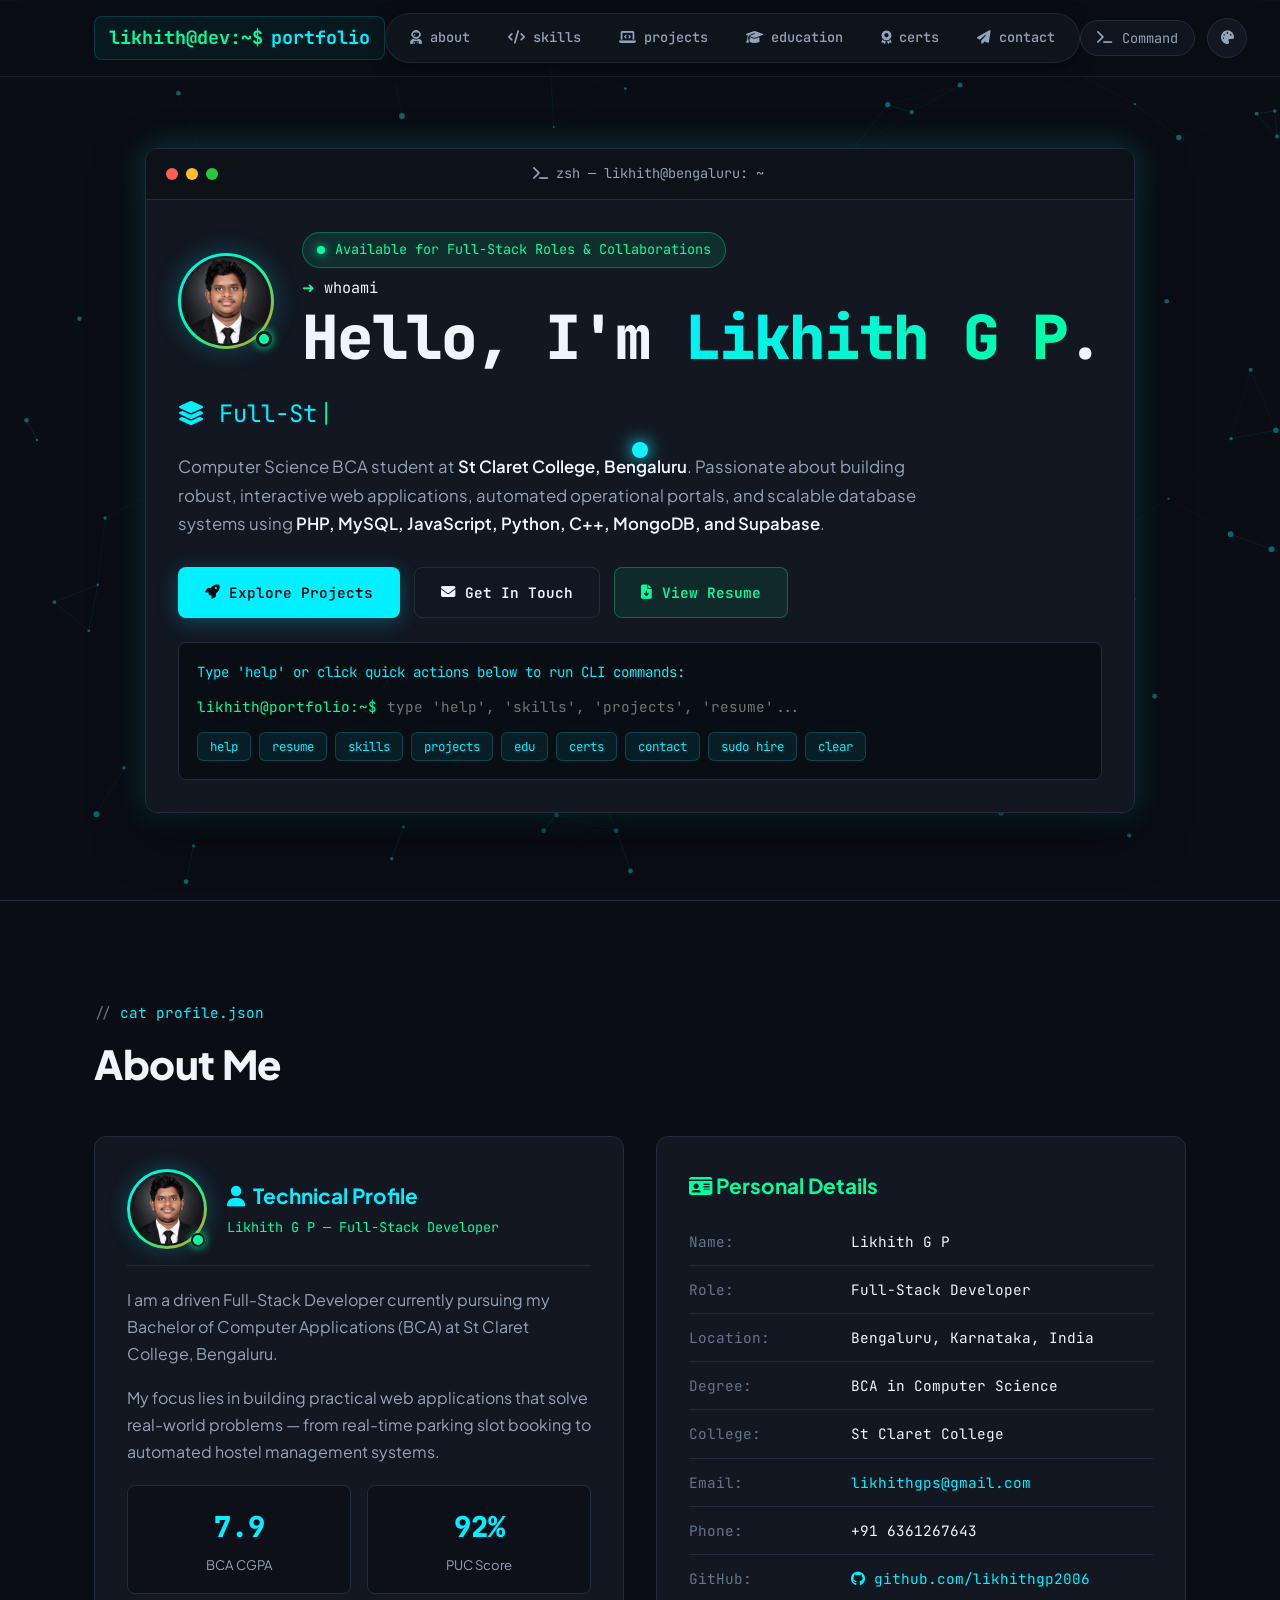
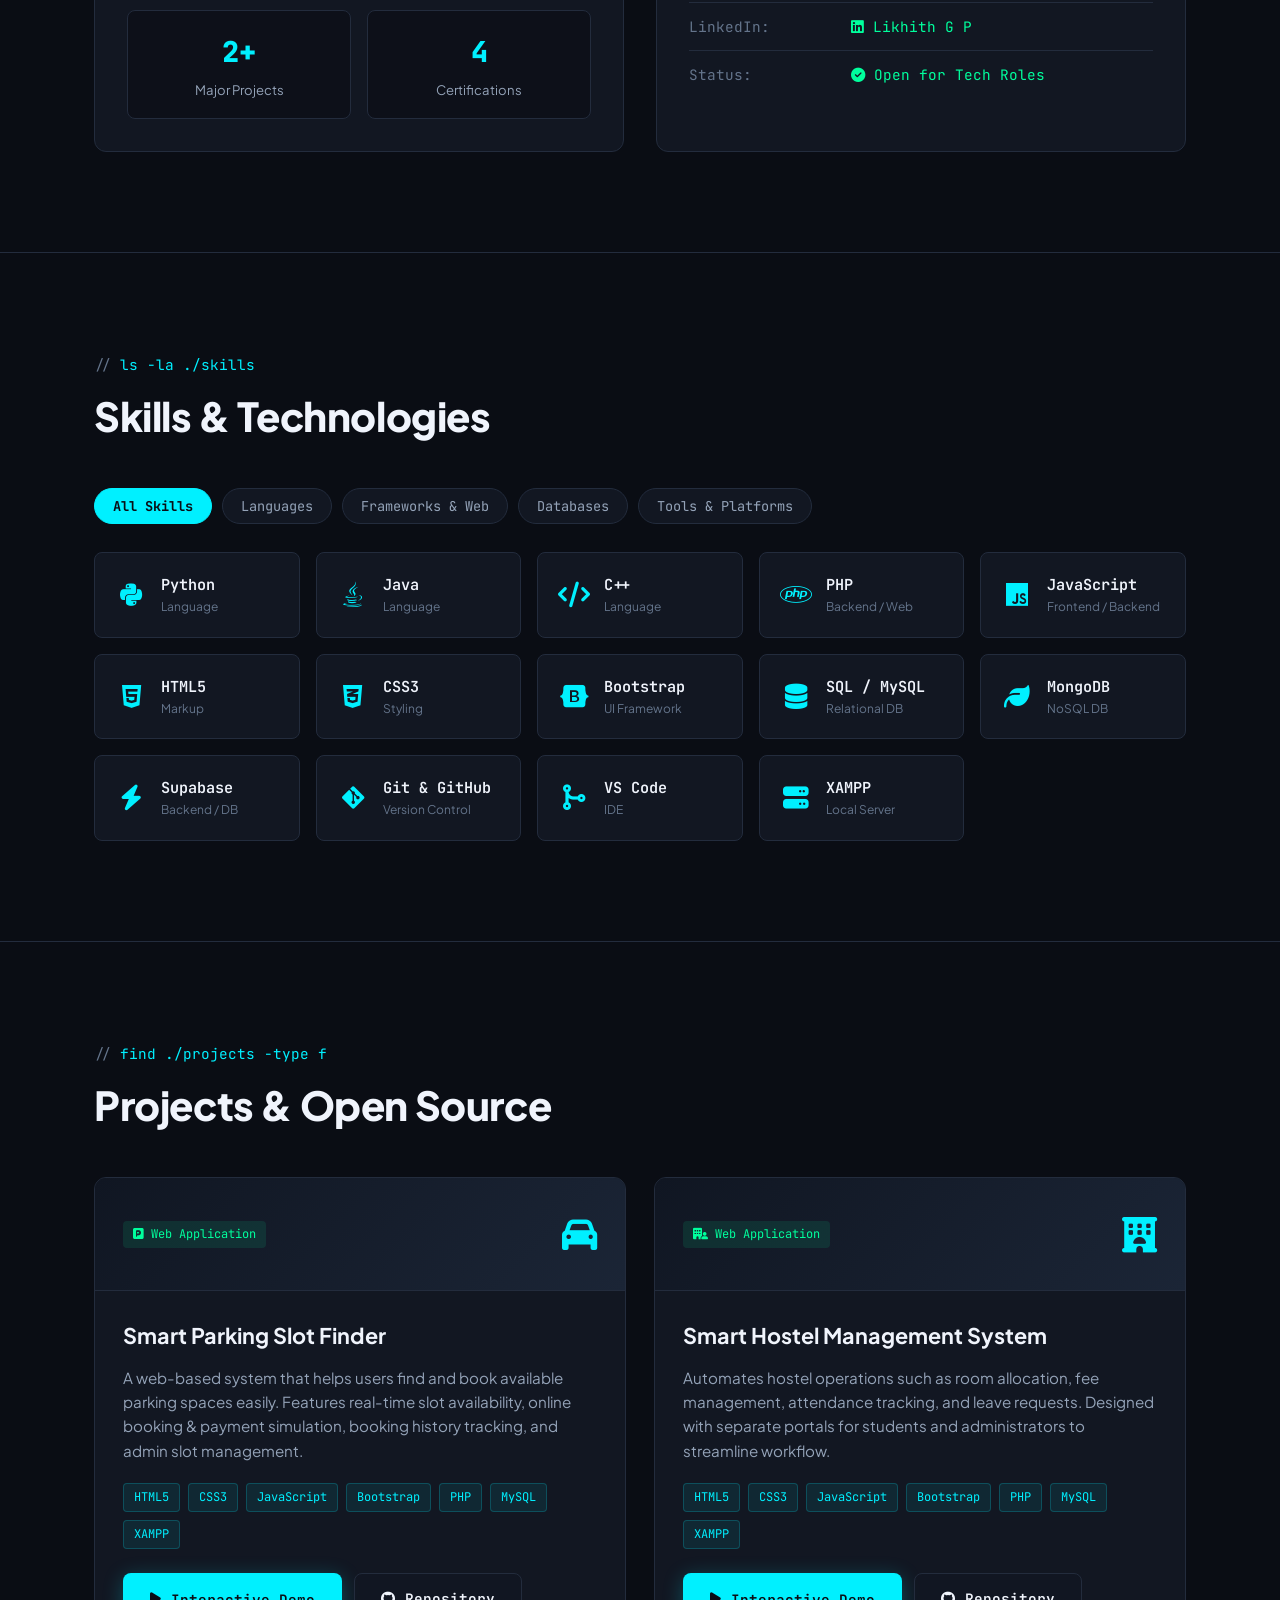
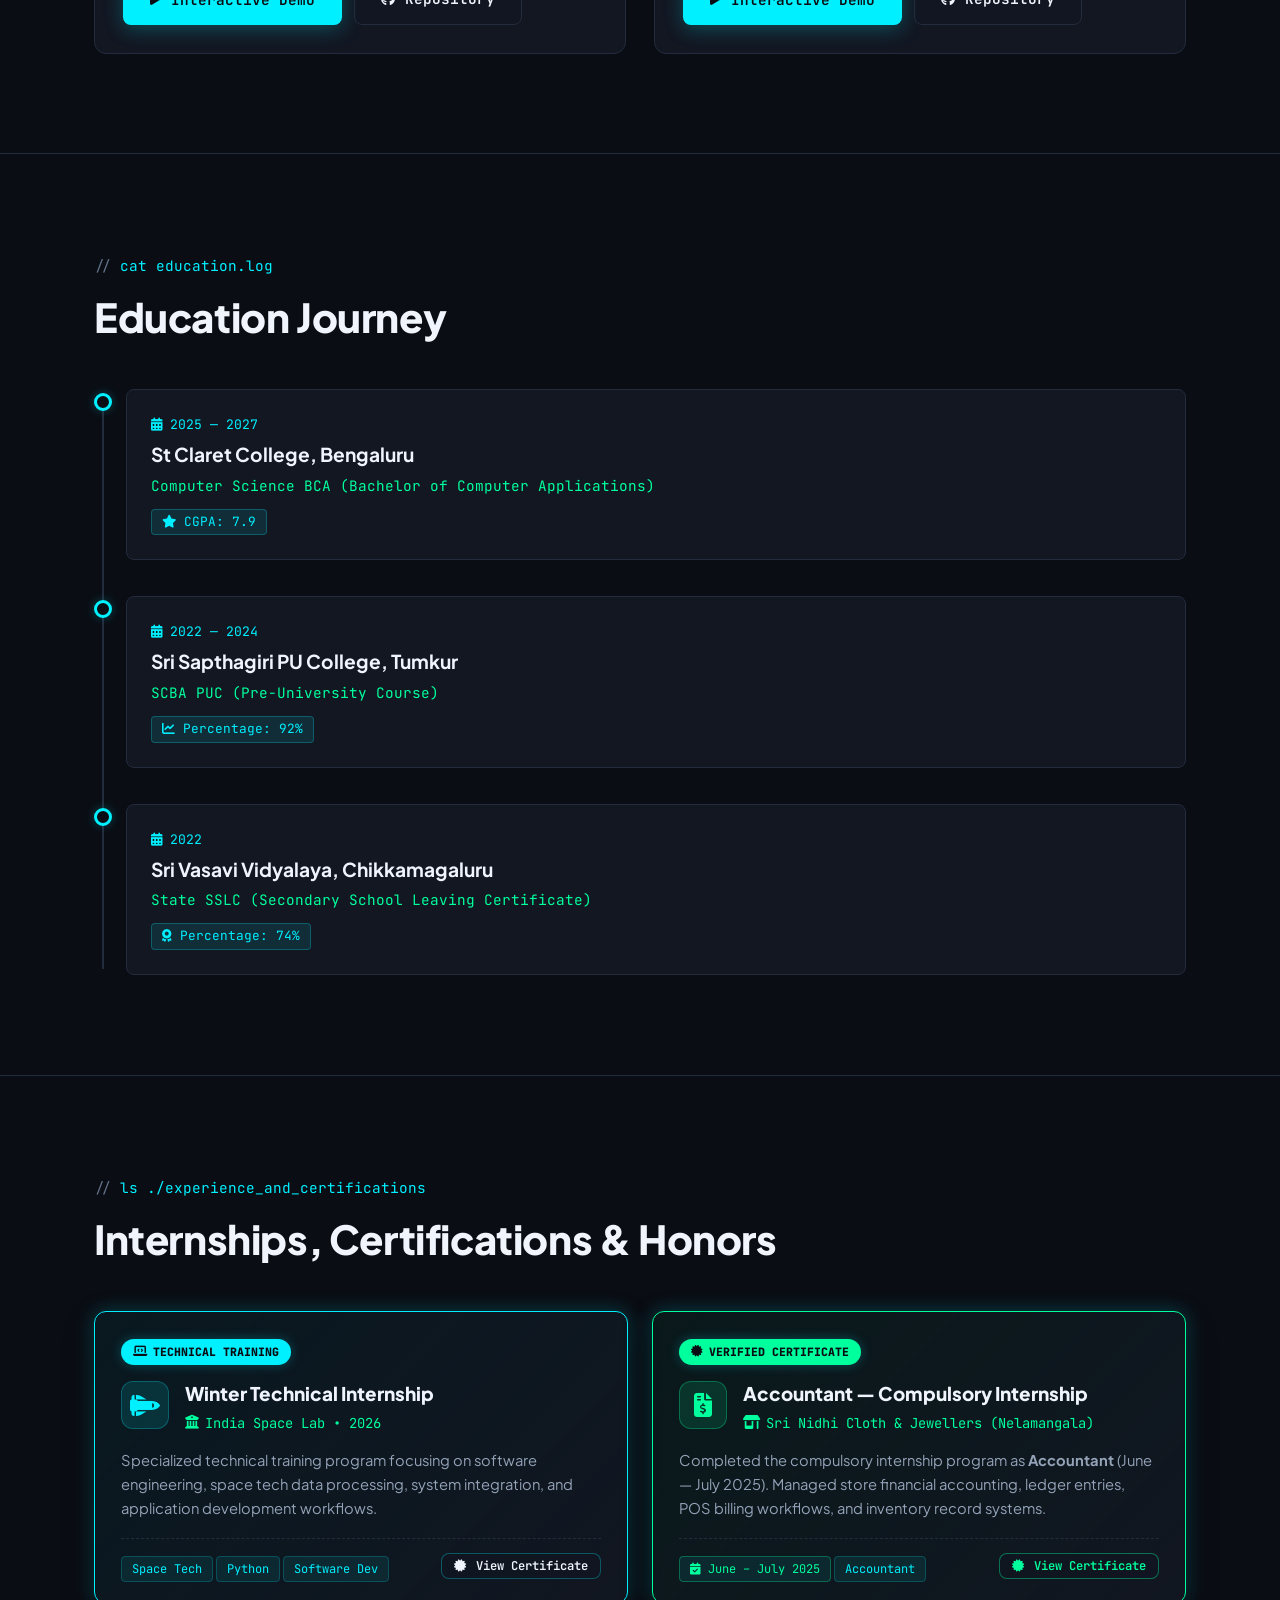
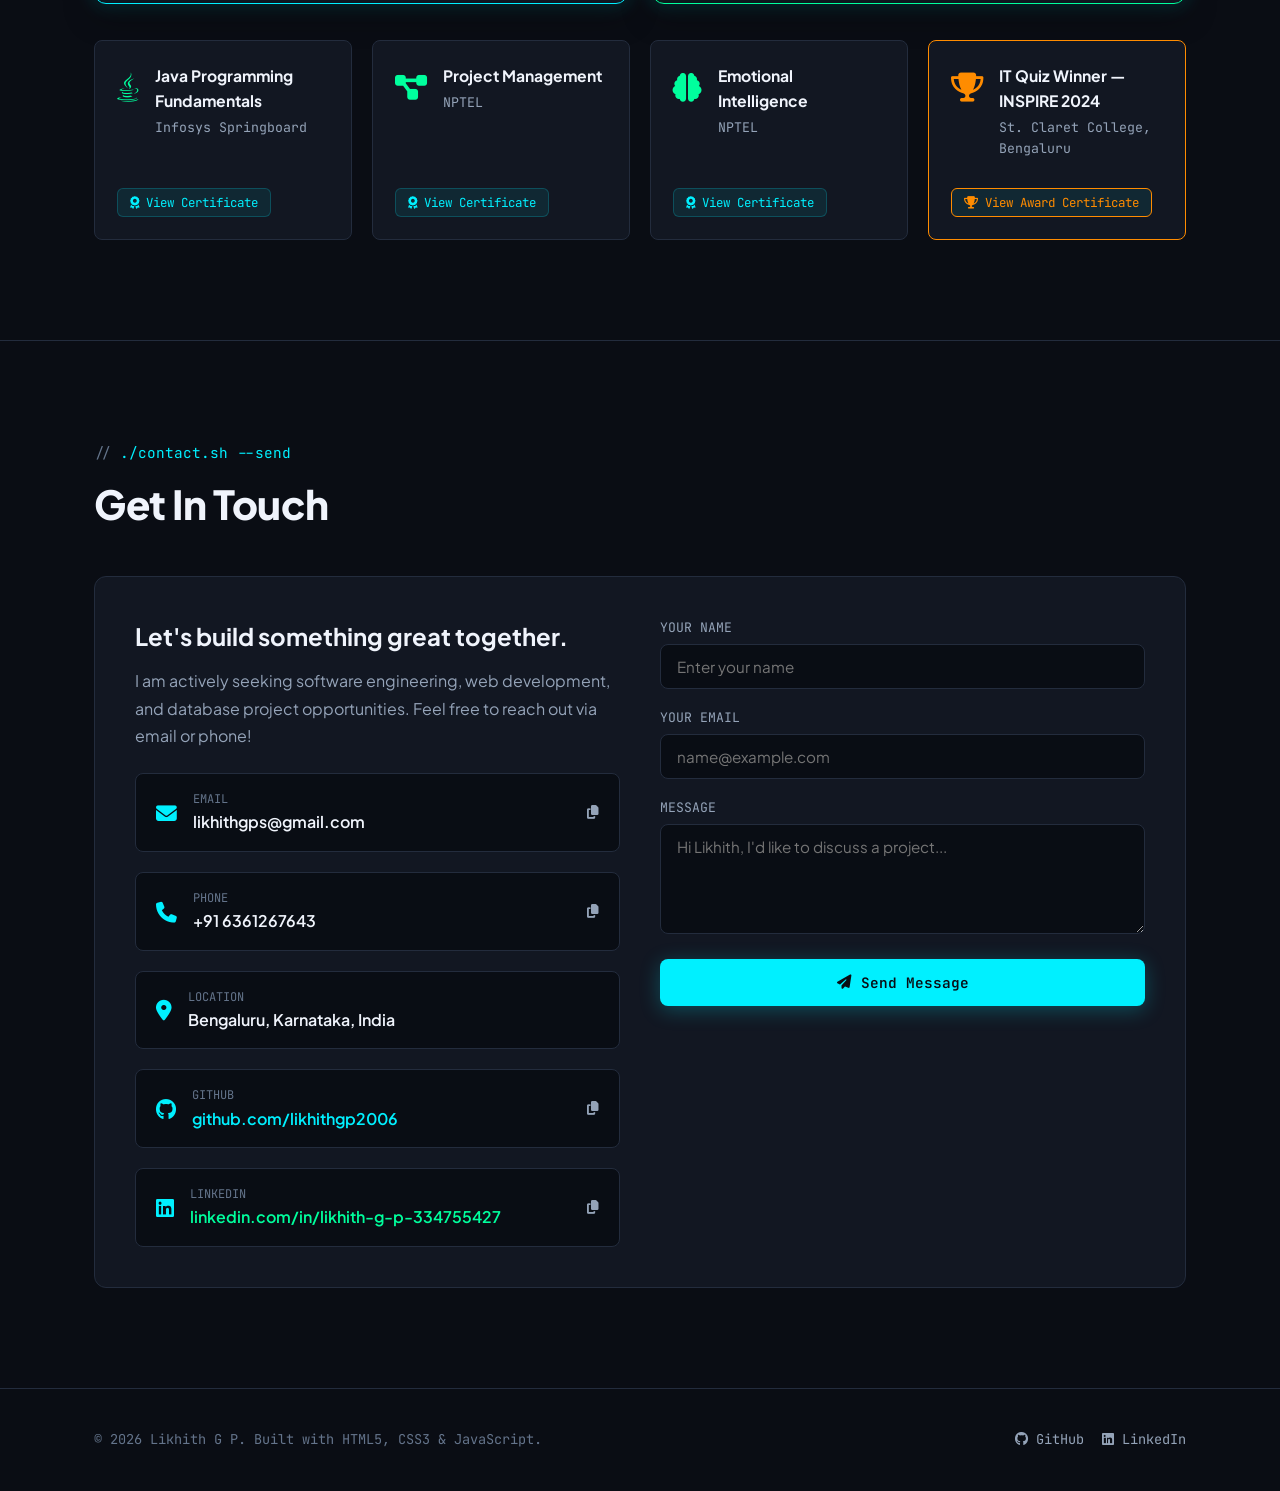
==== index.html @ 52b9550f "Add files via upload" ====
<!DOCTYPE html>
<html lang="en">

<head>
  <meta charset="UTF-8">
  <meta name="viewport" content="width=device-width, initial-scale=1.0">
  <title>Likhith G P — Full-Stack Developer Portfolio</title>
  <meta name="description"
    content="Portfolio of Likhith G P, Full-Stack Developer and Computer Science BCA student at St Claret College, Bengaluru. Featuring interactive projects, parking slot finder, hostel management system, and skills.">

  <!-- Google Fonts -->
  <link rel="preconnect" href="https://fonts.googleapis.com">
  <link rel="preconnect" href="https://fonts.gstatic.com" crossorigin>
  <link
    href="https://fonts.googleapis.com/css2?family=JetBrains+Mono:wght@300;400;500;700;800&family=Plus+Jakarta+Sans:wght@300;400;500;600;700;800&display=swap"
    rel="stylesheet">

  <!-- FontAwesome Icons -->
  <link rel="stylesheet" href="https://cdnjs.cloudflare.com/ajax/libs/font-awesome/6.4.0/css/all.min.css">

  <!-- External Stylesheet -->
  <link rel="stylesheet" href="styles.css">
</head>

<body>

  <!-- Single Glowing Cursor Orb -->
  <div id="cursor-orb"></div>

  <!-- Neat 3D Canvas Background -->
  <canvas id="bg-canvas"></canvas>

  <!-- Scroll Progress Bar -->
  <div class="scroll-progress" id="scrollProgress"></div>

  <!-- NAVIGATION -->
  <nav>
    <div class="container nav-inner">
      <a href="#" class="nav-logo">
        <span class="prompt">likhith@dev:~$</span> portfolio
      </a>

      <ul class="nav-menu">
        <li><a href="#about" class="nav-link"><i class="fa-solid fa-user-astronaut"></i> about</a></li>
        <li><a href="#skills" class="nav-link"><i class="fa-solid fa-code"></i> skills</a></li>
        <li><a href="#projects" class="nav-link"><i class="fa-solid fa-laptop-code"></i> projects</a></li>
        <li><a href="#education" class="nav-link"><i class="fa-solid fa-graduation-cap"></i> education</a></li>
        <li><a href="#certs" class="nav-link"><i class="fa-solid fa-award"></i> certs</a></li>
        <li><a href="#contact" class="nav-link"><i class="fa-solid fa-paper-plane"></i> contact</a></li>
      </ul>

      <div class="nav-actions">
        <button class="cmd-trigger" id="cmdPaletteBtn" title="Search commands">
          <i class="fa-solid fa-terminal"></i>
          <span>Command</span>
        </button>

        <button class="icon-btn" id="themeToggleBtn" title="Toggle Theme">
          <i class="fa-solid fa-palette"></i>
        </button>

        <button class="mobile-menu-btn" id="mobileMenuBtn" aria-label="Toggle Navigation">
          <i class="fa-solid fa-bars"></i>
        </button>
      </div>
    </div>
  </nav>

  <!-- HERO SECTION -->
  <section class="hero-section" id="hero">
    <div class="container">
      <div class="hero-grid">
        <div class="terminal-card tilt-card reveal">
          <div class="term-header">
            <div class="window-dots">
              <div class="dot dot-red"></div>
              <div class="dot dot-yellow"></div>
              <div class="dot dot-green"></div>
            </div>
            <div class="term-title">
              <i class="fa-solid fa-terminal"></i> zsh — likhith@bengaluru: ~
            </div>
            <div style="width: 36px"></div>
          </div>

          <div class="term-body">
            <div class="hero-profile-row">
              <div class="hero-avatar-box">
                <img src="profile.jpg" alt="Likhith G P" class="hero-avatar-img">
                <span class="hero-avatar-status" title="Available for hire"></span>
              </div>
              <div>
                <div class="status-badge" style="margin-bottom: 8px;">
                  <span class="pulse-dot"></span> Available for Full-Stack Roles & Collaborations
                </div>
                <div class="term-intro" style="margin-bottom: 4px;"><span class="cmd-prefix">➜</span> <span
                    style="color:var(--text-main)">whoami</span></div>
                <h1 class="hero-name react-text" style="margin-bottom: 0;">Hello, I'm <span class="highlight">Likhith G
                    P</span>.</h1>
              </div>
            </div>

            <div class="hero-subtitle react-text">
              <i class="fa-solid fa-layer-group"></i> <span id="heroTypewriter">Full-Stack Web & Database
                Developer</span><span class="typewriter-cursor">|</span>
            </div>

            <p class="hero-bio">
              Computer Science BCA student at <strong>St Claret College, Bengaluru</strong>. Passionate about building
              robust, interactive web applications, automated operational portals, and scalable database systems using
              <strong>PHP, MySQL, JavaScript, Python, C++, MongoDB, and Supabase</strong>.
            </p>

            <div class="btn-group">
              <a href="#projects" class="btn btn-primary">
                <i class="fa-solid fa-rocket"></i> Explore Projects
              </a>
              <a href="#contact" class="btn btn-outline">
                <i class="fa-solid fa-envelope"></i> Get In Touch
              </a>
              <a href="Likhith's Resume-hackerresume.pdf" target="_blank" class="btn btn-secondary-glow"
                onclick="openResumeModal(); return false;">
                <i class="fa-solid fa-file-arrow-down"></i> View Resume
              </a>
            </div>

            <!-- INTERACTIVE TERMINAL CLI -->
            <div class="cli-wrapper">
              <div class="cli-output" id="cliOutput">
                <div class="cli-line info">Type 'help' or click quick actions below to run CLI commands:</div>
              </div>

              <div class="cli-input-row">
                <span class="cli-prompt">likhith@portfolio:~$</span>
                <input type="text" class="cli-input" id="cliInput"
                  placeholder="type 'help', 'skills', 'projects', 'resume'..." autocomplete="off">
              </div>

              <div class="quick-chips">
                <button class="chip-btn" onclick="runCliCmd('help')">help</button>
                <button class="chip-btn" onclick="runCliCmd('resume')">resume</button>
                <button class="chip-btn" onclick="runCliCmd('skills')">skills</button>
                <button class="chip-btn" onclick="runCliCmd('projects')">projects</button>
                <button class="chip-btn" onclick="runCliCmd('edu')">edu</button>
                <button class="chip-btn" onclick="runCliCmd('certs')">certs</button>
                <button class="chip-btn" onclick="runCliCmd('contact')">contact</button>
                <button class="chip-btn" onclick="runCliCmd('sudo hire')">sudo hire</button>
                <button class="chip-btn" onclick="runCliCmd('clear')">clear</button>
              </div>
            </div>

          </div>
        </div>
      </div>
    </div>
  </section>

  <!-- ABOUT SECTION WITH PHOTO IN ABOUT CARD -->
  <section id="about">
    <div class="container reveal">
      <div class="section-tag">cat profile.json</div>
      <h2 class="section-title react-text">About Me</h2>

      <div class="about-grid">
        <div class="about-card tilt-card reveal-left">
          <!-- Photo and Header inside About Card -->
          <div class="about-profile-header">
            <div class="profile-img-box">
              <img src="profile.jpg" alt="Likhith G P" class="profile-img">
              <span class="profile-status-dot" title="Available for hire"></span>
            </div>
            <div>
              <h3 class="react-text profile-meta-title">
                <i class="fa-solid fa-user"></i> Technical Profile
              </h3>
              <div class="profile-meta-role">
                Likhith G P — Full-Stack Developer
              </div>
            </div>
          </div>

          <p style="color: var(--text-muted); line-height: 1.7; margin-bottom: 16px;">
            I am a driven Full-Stack Developer currently pursuing my Bachelor of Computer Applications (BCA) at St
            Claret College, Bengaluru.
          </p>
          <p style="color: var(--text-muted); line-height: 1.7;">
            My focus lies in building practical web applications that solve real-world problems — from real-time parking
            slot booking to automated hostel management systems.
          </p>

          <div class="stats-grid" id="statsGrid">
            <div class="stat-box">
              <div class="stat-num" data-target="7.9" data-decimals="1">0.0</div>
              <div class="stat-label">BCA CGPA</div>
            </div>
            <div class="stat-box">
              <div class="stat-num" data-target="92" data-suffix="%">0%</div>
              <div class="stat-label">PUC Score</div>
            </div>
            <div class="stat-box">
              <div class="stat-num" data-target="2" data-suffix="+">0+</div>
              <div class="stat-label">Major Projects</div>
            </div>
            <div class="stat-box">
              <div class="stat-num" data-target="4">0</div>
              <div class="stat-label">Certifications</div>
            </div>
          </div>
        </div>

        <div class="about-card tilt-card reveal-right">
          <h3 class="react-text" style="font-size: 1.3rem; margin-bottom: 16px; color: var(--secondary);">
            <i class="fa-solid fa-id-card"></i> Personal Details
          </h3>

          <table class="info-table">
            <tr>
              <td class="key">Name:</td>
              <td class="val">Likhith G P</td>
            </tr>
            <tr>
              <td class="key">Role:</td>
              <td class="val">Full-Stack Developer</td>
            </tr>
            <tr>
              <td class="key">Location:</td>
              <td class="val">Bengaluru, Karnataka, India</td>
            </tr>
            <tr>
              <td class="key">Degree:</td>
              <td class="val">BCA in Computer Science</td>
            </tr>
            <tr>
              <td class="key">College:</td>
              <td class="val">St Claret College</td>
            </tr>
            <tr>
              <td class="key">Email:</td>
              <td class="val" style="color:var(--primary)">likhithgps@gmail.com</td>
            </tr>
            <tr>
              <td class="key">Phone:</td>
              <td class="val">+91 6361267643</td>
            </tr>
            <tr>
              <td class="key">GitHub:</td>
              <td class="val"><a href="https://github.com/likhithgp2006" target="_blank"
                  style="color:var(--primary); text-decoration:none;"><i class="fa-brands fa-github"></i>
                  github.com/likhithgp2006</a></td>
            </tr>
            <tr>
              <td class="key">LinkedIn:</td>
              <td class="val"><a href="https://www.linkedin.com/in/likhith-g-p-334755427" target="_blank"
                  style="color:var(--secondary); text-decoration:none;"><i class="fa-brands fa-linkedin"></i> Likhith G
                  P</a></td>
            </tr>
            <tr>
              <td class="key">Status:</td>
              <td class="val" style="color:var(--secondary)"><i class="fa-solid fa-circle-check"></i> Open for Tech
                Roles</td>
            </tr>
          </table>
        </div>
      </div>
    </div>
  </section>

  <!-- SKILLS SECTION -->
  <section id="skills">
    <div class="container reveal">
      <div class="section-tag">ls -la ./skills</div>
      <h2 class="section-title react-text">Skills & Technologies</h2>

      <div class="skills-filter">
        <button class="filter-tab active" onclick="filterSkills('all', this)">All Skills</button>
        <button class="filter-tab" onclick="filterSkills('lang', this)">Languages</button>
        <button class="filter-tab" onclick="filterSkills('web', this)">Frameworks & Web</button>
        <button class="filter-tab" onclick="filterSkills('db', this)">Databases</button>
        <button class="filter-tab" onclick="filterSkills('tools', this)">Tools & Platforms</button>
      </div>

      <div class="skills-grid" id="skillsGrid">
        <!-- Languages -->
        <div class="skill-item" data-cat="lang">
          <div class="skill-icon"><i class="fa-brands fa-python"></i></div>
          <div>
            <div class="skill-name">Python</div>
            <div class="skill-cat">Language</div>
          </div>
        </div>

        <div class="skill-item" data-cat="lang">
          <div class="skill-icon"><i class="fa-brands fa-java"></i></div>
          <div>
            <div class="skill-name">Java</div>
            <div class="skill-cat">Language</div>
          </div>
        </div>

        <div class="skill-item" data-cat="lang">
          <div class="skill-icon"><i class="fa-solid fa-code"></i></div>
          <div>
            <div class="skill-name">C++</div>
            <div class="skill-cat">Language</div>
          </div>
        </div>

        <div class="skill-item" data-cat="lang">
          <div class="skill-icon"><i class="fa-brands fa-php"></i></div>
          <div>
            <div class="skill-name">PHP</div>
            <div class="skill-cat">Backend / Web</div>
          </div>
        </div>

        <!-- Web / JS -->
        <div class="skill-item" data-cat="web">
          <div class="skill-icon"><i class="fa-brands fa-js"></i></div>
          <div>
            <div class="skill-name">JavaScript</div>
            <div class="skill-cat">Frontend / Backend</div>
          </div>
        </div>

        <div class="skill-item" data-cat="web">
          <div class="skill-icon"><i class="fa-brands fa-html5"></i></div>
          <div>
            <div class="skill-name">HTML5</div>
            <div class="skill-cat">Markup</div>
          </div>
        </div>

        <div class="skill-item" data-cat="web">
          <div class="skill-icon"><i class="fa-brands fa-css3-alt"></i></div>
          <div>
            <div class="skill-name">CSS3</div>
            <div class="skill-cat">Styling</div>
          </div>
        </div>

        <div class="skill-item" data-cat="web">
          <div class="skill-icon"><i class="fa-brands fa-bootstrap"></i></div>
          <div>
            <div class="skill-name">Bootstrap</div>
            <div class="skill-cat">UI Framework</div>
          </div>
        </div>

        <!-- Databases -->
        <div class="skill-item" data-cat="db">
          <div class="skill-icon"><i class="fa-solid fa-database"></i></div>
          <div>
            <div class="skill-name">SQL / MySQL</div>
            <div class="skill-cat">Relational DB</div>
          </div>
        </div>

        <div class="skill-item" data-cat="db">
          <div class="skill-icon"><i class="fa-solid fa-leaf"></i></div>
          <div>
            <div class="skill-name">MongoDB</div>
            <div class="skill-cat">NoSQL DB</div>
          </div>
        </div>

        <div class="skill-item" data-cat="db">
          <div class="skill-icon"><i class="fa-solid fa-bolt"></i></div>
          <div>
            <div class="skill-name">Supabase</div>
            <div class="skill-cat">Backend / DB</div>
          </div>
        </div>

        <!-- Tools -->
        <div class="skill-item" data-cat="tools">
          <div class="skill-icon"><i class="fa-brands fa-git-alt"></i></div>
          <div>
            <div class="skill-name">Git & GitHub</div>
            <div class="skill-cat">Version Control</div>
          </div>
        </div>

        <div class="skill-item" data-cat="tools">
          <div class="skill-icon"><i class="fa-solid fa-code-merge"></i></div>
          <div>
            <div class="skill-name">VS Code</div>
            <div class="skill-cat">IDE</div>
          </div>
        </div>

        <div class="skill-item" data-cat="tools">
          <div class="skill-icon"><i class="fa-solid fa-server"></i></div>
          <div>
            <div class="skill-name">XAMPP</div>
            <div class="skill-cat">Local Server</div>
          </div>
        </div>
      </div>
    </div>
  </section>

  <!-- PROJECTS SECTION -->
  <section id="projects">
    <div class="container reveal">
      <div class="section-tag">find ./projects -type f</div>
      <h2 class="section-title react-text">Projects & Open Source</h2>

      <div class="projects-grid">
        <!-- Project 1: Smart Parking Slot Finder -->
        <div class="project-card tilt-card reveal-left">
          <div class="project-banner">
            <span class="project-type"><i class="fa-solid fa-square-parking"></i> Web Application</span>
            <div class="project-icon-large"><i class="fa-solid fa-car"></i></div>
          </div>

          <div class="project-content">
            <h3 class="project-title react-text">Smart Parking Slot Finder</h3>
            <p class="project-desc">
              A web-based system that helps users find and book available parking spaces easily. Features real-time slot
              availability, online booking & payment simulation, booking history tracking, and admin slot management.
            </p>

            <div class="tech-tags">
              <span class="tag">HTML5</span>
              <span class="tag">CSS3</span>
              <span class="tag">JavaScript</span>
              <span class="tag">Bootstrap</span>
              <span class="tag">PHP</span>
              <span class="tag">MySQL</span>
              <span class="tag">XAMPP</span>
            </div>

            <div class="project-actions">
              <button class="btn btn-primary" onclick="openSimulatorModal('parking')">
                <i class="fa-solid fa-play"></i> Interactive Demo
              </button>
              <a href="https://github.com/likhithgp2006/Smart-Parking-System-" target="_blank" rel="noopener"
                class="btn btn-outline">
                <i class="fa-brands fa-github"></i> Repository
              </a>
            </div>
          </div>
        </div>

        <!-- Project 2: Smart Hostel Management System -->
        <div class="project-card tilt-card reveal-right">
          <div class="project-banner">
            <span class="project-type"><i class="fa-solid fa-building-user"></i> Web Application</span>
            <div class="project-icon-large"><i class="fa-solid fa-hotel"></i></div>
          </div>

          <div class="project-content">
            <h3 class="project-title react-text">Smart Hostel Management System</h3>
            <p class="project-desc">
              Automates hostel operations such as room allocation, fee management, attendance tracking, and leave
              requests. Designed with separate portals for students and administrators to streamline workflow.
            </p>

            <div class="tech-tags">
              <span class="tag">HTML5</span>
              <span class="tag">CSS3</span>
              <span class="tag">JavaScript</span>
              <span class="tag">Bootstrap</span>
              <span class="tag">PHP</span>
              <span class="tag">MySQL</span>
              <span class="tag">XAMPP</span>
            </div>

            <div class="project-actions">
              <button class="btn btn-primary" onclick="openSimulatorModal('hostel')">
                <i class="fa-solid fa-play"></i> Interactive Demo
              </button>
              <a href="https://github.com/likhithgp2006/Hostel-Management-System-Frontend" target="_blank"
                rel="noopener" class="btn btn-outline">
                <i class="fa-brands fa-github"></i> Repository
              </a>
            </div>
          </div>
        </div>
      </div>
    </div>
  </section>

  <!-- EDUCATION SECTION -->
  <section id="education">
    <div class="container reveal">
      <div class="section-tag">cat education.log</div>
      <h2 class="section-title react-text">Education Journey</h2>

      <div class="timeline">
        <!-- St Claret College -->
        <div class="timeline-item reveal-left">
          <div class="timeline-dot"></div>
          <div class="timeline-card">
            <div class="timeline-year"><i class="fa-solid fa-calendar-days"></i> 2025 — 2027</div>
            <div class="timeline-inst react-text">St Claret College, Bengaluru</div>
            <div class="timeline-degree">Computer Science BCA (Bachelor of Computer Applications)</div>
            <div class="timeline-score"><i class="fa-solid fa-star"></i> CGPA: 7.9</div>
          </div>
        </div>

        <!-- Sri Sapthagiri PU College -->
        <div class="timeline-item reveal-right">
          <div class="timeline-dot"></div>
          <div class="timeline-card">
            <div class="timeline-year"><i class="fa-solid fa-calendar-days"></i> 2022 — 2024</div>
            <div class="timeline-inst react-text">Sri Sapthagiri PU College, Tumkur</div>
            <div class="timeline-degree">SCBA PUC (Pre-University Course)</div>
            <div class="timeline-score"><i class="fa-solid fa-chart-line"></i> Percentage: 92%</div>
          </div>
        </div>

        <!-- Sri Vasavi Vidyalaya -->
        <div class="timeline-item reveal-left">
          <div class="timeline-dot"></div>
          <div class="timeline-card">
            <div class="timeline-year"><i class="fa-solid fa-calendar-days"></i> 2022</div>
            <div class="timeline-inst react-text">Sri Vasavi Vidyalaya, Chikkamagaluru</div>
            <div class="timeline-degree">State SSLC (Secondary School Leaving Certificate)</div>
            <div class="timeline-score"><i class="fa-solid fa-award"></i> Percentage: 74%</div>
          </div>
        </div>
      </div>
    </div>
  </section>

  <!-- INTERNSHIPS, CERTIFICATIONS & AWARDS -->
  <section id="certs">
    <div class="container reveal">
      <div class="section-tag">ls ./experience_and_certifications</div>
      <h2 class="section-title react-text">Internships, Certifications & Honors</h2>

      <!-- PERFECT EQUAL HEIGHT 2-COLUMN INTERNSHIPS GRID WITH CERTIFICATE BUTTONS -->
      <div class="internships-grid">
        <!-- Internship 1: India Space Lab -->
        <div class="internship-featured-card reveal">
          <div>
            <div class="internship-badge-tag">
              <i class="fa-solid fa-laptop-code"></i> Technical Training
            </div>

            <div class="internship-head">
              <div class="internship-icon">
                <i class="fa-solid fa-shuttle-space"></i>
              </div>
              <div>
                <h3 class="internship-title react-text">Winter Technical Internship</h3>
                <div class="internship-company">
                  <i class="fa-solid fa-building-columns"></i> India Space Lab • 2026
                </div>
              </div>
            </div>

            <p class="internship-desc">
              Specialized technical training program focusing on software engineering, space tech data processing,
              system integration, and application development workflows.
            </p>
          </div>

          <div class="internship-meta-row" style="justify-content: space-between;">
            <div>
              <span class="tag">Space Tech</span>
              <span class="tag">Python</span>
              <span class="tag">Software Dev</span>
            </div>
            <button class="btn btn-outline"
              style="padding: 4px 12px; font-size: 0.76rem; border-color: rgba(0, 240, 255, 0.3);"
              onclick="viewCertificateModal('Winter Technical Internship', 'India Space Lab (2026)', 'Space Tech, Python & Software Engineering Technical Training Program')">
              <i class="fa-solid fa-certificate"></i> View Certificate
            </button>
          </div>
        </div>

        <!-- Internship 2: Sri Nidhi Cloth and Jewellers (Nelamangala) - EXACT CERTIFICATE DETAILS -->
        <div class="internship-featured-card reveal"
          style="border-color: var(--secondary); background: linear-gradient(135deg, rgba(0, 255, 157, 0.05), rgba(18, 23, 34, 0.95));">
          <div>
            <div class="internship-badge-tag" style="background: var(--secondary); color: var(--bg-dark);">
              <i class="fa-solid fa-certificate"></i> Verified Certificate
            </div>

            <div class="internship-head">
              <div class="internship-icon"
                style="color: var(--secondary); background: rgba(0, 255, 157, 0.12); border-color: rgba(0, 255, 157, 0.3);">
                <i class="fa-solid fa-file-invoice-dollar"></i>
              </div>
              <div>
                <h3 class="internship-title react-text">Accountant — Compulsory Internship</h3>
                <div class="internship-company">
                  <i class="fa-solid fa-shop"></i> Sri Nidhi Cloth & Jewellers (Nelamangala)
                </div>
              </div>
            </div>

            <p class="internship-desc">
              Completed the compulsory internship program as <strong>Accountant</strong> (June — July 2025). Managed
              store financial accounting, ledger entries, POS billing workflows, and inventory record systems.
            </p>
          </div>

          <div class="internship-meta-row" style="justify-content: space-between;">
            <div>
              <span class="tag" style="border-color: rgba(0, 255, 157, 0.3); color: var(--secondary);"><i
                  class="fa-solid fa-calendar-check"></i> June – July 2025</span>
              <span class="tag">Accountant</span>
            </div>
            <button class="btn btn-outline"
              style="padding: 4px 12px; font-size: 0.76rem; border-color: rgba(0, 255, 157, 0.4); color: var(--secondary);"
              onclick="viewCertificateModal('Accountant — Compulsory Internship', 'Sri Nidhi Cloth and Jewellers (Nelamangala)', 'Compulsory Internship Program Certificate as Accountant (June to July 2025)')">
              <i class="fa-solid fa-certificate"></i> View Certificate
            </button>
          </div>
        </div>
      </div>

      <!-- Certifications & Honors Grid With Certificate Verification Buttons -->
      <div class="certs-grid">
        <div class="cert-card reveal" style="flex-direction: column; justify-content: space-between;">
          <div style="display: flex; gap: 16px;">
            <div class="cert-icon"><i class="fa-brands fa-java"></i></div>
            <div>
              <div class="cert-title react-text">Java Programming Fundamentals</div>
              <div class="cert-org">Infosys Springboard</div>
            </div>
          </div>
          <button class="chip-btn" style="margin-top: 12px; align-self: flex-start;"
            onclick="viewCertificateModal('Java Programming Fundamentals', 'Infosys Springboard', 'Object-Oriented Programming & Core Java Certificate')">
            <i class="fa-solid fa-award"></i> View Certificate
          </button>
        </div>

        <div class="cert-card reveal" style="flex-direction: column; justify-content: space-between;">
          <div style="display: flex; gap: 16px;">
            <div class="cert-icon"><i class="fa-solid fa-diagram-project"></i></div>
            <div>
              <div class="cert-title react-text">Project Management</div>
              <div class="cert-org">NPTEL</div>
            </div>
          </div>
          <button class="chip-btn" style="margin-top: 12px; align-self: flex-start;"
            onclick="viewCertificateModal('Project Management', 'NPTEL', 'Project Planning, Agile & Risk Management Certificate')">
            <i class="fa-solid fa-award"></i> View Certificate
          </button>
        </div>

        <div class="cert-card reveal" style="flex-direction: column; justify-content: space-between;">
          <div style="display: flex; gap: 16px;">
            <div class="cert-icon"><i class="fa-solid fa-brain"></i></div>
            <div>
              <div class="cert-title react-text">Emotional Intelligence</div>
              <div class="cert-org">NPTEL</div>
            </div>
          </div>
          <button class="chip-btn" style="margin-top: 12px; align-self: flex-start;"
            onclick="viewCertificateModal('Emotional Intelligence', 'NPTEL', 'Leadership & Behavioral Competency Certificate')">
            <i class="fa-solid fa-award"></i> View Certificate
          </button>
        </div>

        <div class="cert-card reveal"
          style="border-color: var(--accent); flex-direction: column; justify-content: space-between;">
          <div style="display: flex; gap: 16px;">
            <div class="cert-icon" style="color: var(--accent);"><i class="fa-solid fa-trophy"></i></div>
            <div>
              <div class="cert-title react-text">IT Quiz Winner — INSPIRE 2024</div>
              <div class="cert-org">St. Claret College, Bengaluru</div>
            </div>
          </div>
          <button class="chip-btn"
            style="margin-top: 12px; align-self: flex-start; border-color: var(--accent); color: var(--accent);"
            onclick="viewCertificateModal('IT Quiz Winner — INSPIRE 2024', 'St. Claret College, Bengaluru', 'First Place Honor Certificate in Technical IT Quiz Competition')">
            <i class="fa-solid fa-trophy"></i> View Award Certificate
          </button>
        </div>
      </div>
    </div>
  </section>

  <!-- CONTACT SECTION -->
  <section id="contact">
    <div class="container reveal">
      <div class="section-tag">./contact.sh --send</div>
      <h2 class="section-title react-text">Get In Touch</h2>

      <div class="contact-box">
        <div class="reveal-left">
          <h3 class="react-text" style="font-size: 1.5rem; margin-bottom: 12px; color: var(--text-main);">
            Let's build something great together.
          </h3>
          <p style="color: var(--text-muted); line-height: 1.7; margin-bottom: 24px;">
            I am actively seeking software engineering, web development, and database project opportunities. Feel free
            to reach out via email or phone!
          </p>

          <div class="contact-info-list">
            <div class="contact-item">
              <div class="contact-icon"><i class="fa-solid fa-envelope"></i></div>
              <div>
                <div style="font-size: 0.75rem; color: var(--text-dim); font-family: var(--font-mono)">EMAIL</div>
                <div style="color: var(--text-main); font-weight: 600;">likhithgps@gmail.com</div>
              </div>
              <button class="copy-btn" onclick="copyToClipboard('likhithgps@gmail.com', 'Email copied to clipboard!')">
                <i class="fa-solid fa-copy"></i>
              </button>
            </div>

            <div class="contact-item">
              <div class="contact-icon"><i class="fa-solid fa-phone"></i></div>
              <div>
                <div style="font-size: 0.75rem; color: var(--text-dim); font-family: var(--font-mono)">PHONE</div>
                <div style="color: var(--text-main); font-weight: 600;">+91 6361267643</div>
              </div>
              <button class="copy-btn" onclick="copyToClipboard('+916361267643', 'Phone number copied!')">
                <i class="fa-solid fa-copy"></i>
              </button>
            </div>

            <div class="contact-item">
              <div class="contact-icon"><i class="fa-solid fa-location-dot"></i></div>
              <div>
                <div style="font-size: 0.75rem; color: var(--text-dim); font-family: var(--font-mono)">LOCATION</div>
                <div style="color: var(--text-main); font-weight: 600;">Bengaluru, Karnataka, India</div>
              </div>
            </div>

            <div class="contact-item">
              <div class="contact-icon"><i class="fa-brands fa-github"></i></div>
              <div>
                <div style="font-size: 0.75rem; color: var(--text-dim); font-family: var(--font-mono)">GITHUB</div>
                <a href="https://github.com/likhithgp2006" target="_blank"
                  style="color: var(--primary); font-weight: 600; text-decoration: none;">github.com/likhithgp2006</a>
              </div>
              <button class="copy-btn"
                onclick="copyToClipboard('https://github.com/likhithgp2006', 'GitHub link copied!')">
                <i class="fa-solid fa-copy"></i>
              </button>
            </div>

            <div class="contact-item">
              <div class="contact-icon"><i class="fa-brands fa-linkedin"></i></div>
              <div>
                <div style="font-size: 0.75rem; color: var(--text-dim); font-family: var(--font-mono)">LINKEDIN</div>
                <a href="https://www.linkedin.com/in/likhith-g-p-334755427" target="_blank"
                  style="color: var(--secondary); font-weight: 600; text-decoration: none;">linkedin.com/in/likhith-g-p-334755427</a>
              </div>
              <button class="copy-btn"
                onclick="copyToClipboard('https://www.linkedin.com/in/likhith-g-p-334755427', 'LinkedIn link copied!')">
                <i class="fa-solid fa-copy"></i>
              </button>
            </div>
          </div>
        </div>

        <!-- Contact Form -->
        <div class="reveal-right">
          <form id="contactForm" onsubmit="handleContactSubmit(event)">
            <div class="form-group">
              <label class="form-label">YOUR NAME</label>
              <input type="text" class="form-control" id="formName" placeholder="Enter your name" required>
            </div>

            <div class="form-group">
              <label class="form-label">YOUR EMAIL</label>
              <input type="email" class="form-control" id="formEmail" placeholder="name@example.com" required>
            </div>

            <div class="form-group">
              <label class="form-label">MESSAGE</label>
              <textarea class="form-control" id="formMsg" placeholder="Hi Likhith, I'd like to discuss a project..."
                required></textarea>
            </div>

            <button type="submit" class="btn btn-primary" style="width: 100%; justify-content: center;">
              <i class="fa-solid fa-paper-plane"></i> Send Message
            </button>
          </form>
        </div>
      </div>
    </div>
  </section>

  <!-- FOOTER -->
  <footer>
    <div class="container" style="display:flex; justify-content:space-between; width:100%; flex-wrap:wrap; gap:16px;">
      <div>© 2026 Likhith G P. Built with HTML5, CSS3 & JavaScript.</div>
      <div style="display:flex; gap:18px;">
        <a href="https://github.com/likhithgp2006" target="_blank"
          style="color:var(--text-muted); text-decoration:none;">
          <i class="fa-brands fa-github"></i> GitHub
        </a>
        <a href="https://www.linkedin.com/in/likhith-g-p-334755427" target="_blank"
          style="color:var(--text-muted); text-decoration:none;">
          <i class="fa-brands fa-linkedin"></i> LinkedIn
        </a>
      </div>
    </div>
  </footer>

  <!-- INTERACTIVE SIMULATOR / RESUME MODAL -->
  <div class="modal-overlay" id="simModal">
    <div class="modal-card">
      <div class="modal-header">
        <div id="modalTitle" style="font-family: var(--font-mono); font-weight:700; color: var(--primary)">
          Modal Title
        </div>
        <button class="modal-close" onclick="closeSimModal()"><i class="fa-solid fa-xmark"></i></button>
      </div>

      <div class="modal-body" id="modalBody">
        <!-- Content populated dynamically -->
      </div>
    </div>
  </div>

  <!-- COMMAND PALETTE MODAL -->
  <div class="cmd-modal-overlay" id="cmdModal">
    <div class="cmd-modal">
      <input type="text" class="cmd-search-input" id="cmdSearch" placeholder="Type a command or jump to section..."
        autocomplete="off">
      <div class="cmd-results" id="cmdResults">
        <div class="cmd-item" onclick="openResumeModal(); cmdModal.classList.remove('active');">
          <span><i class="fa-solid fa-file-pdf"></i> Open Likhith's Resume</span>
          <span class="cmd-kbd">Resume</span>
        </div>
        <div class="cmd-item" onclick="navigateSection('#about')">
          <span><i class="fa-solid fa-user"></i> Jump to About</span>
          <span class="cmd-kbd">Section</span>
        </div>
        <div class="cmd-item" onclick="navigateSection('#skills')">
          <span><i class="fa-solid fa-code"></i> Jump to Skills</span>
          <span class="cmd-kbd">Section</span>
        </div>
        <div class="cmd-item" onclick="navigateSection('#projects')">
          <span><i class="fa-solid fa-laptop-code"></i> Jump to Projects</span>
          <span class="cmd-kbd">Section</span>
        </div>
        <div class="cmd-item" onclick="navigateSection('#education')">
          <span><i class="fa-solid fa-graduation-cap"></i> Jump to Education</span>
          <span class="cmd-kbd">Section</span>
        </div>
        <div class="cmd-item" onclick="navigateSection('#certs')">
          <span><i class="fa-solid fa-award"></i> Jump to Certifications</span>
          <span class="cmd-kbd">Section</span>
        </div>
        <div class="cmd-item" onclick="navigateSection('#contact')">
          <span><i class="fa-solid fa-paper-plane"></i> Jump to Contact</span>
          <span class="cmd-kbd">Section</span>
        </div>
        <div class="cmd-item" onclick="openSimulatorModal('parking')">
          <span><i class="fa-solid fa-car"></i> Launch Parking Simulator</span>
          <span class="cmd-kbd">Demo</span>
        </div>
        <div class="cmd-item" onclick="openSimulatorModal('hostel')">
          <span><i class="fa-solid fa-hotel"></i> Launch Hostel Portal</span>
          <span class="cmd-kbd">Demo</span>
        </div>
        <div class="cmd-item"
          onclick="window.open('https://github.com/likhithgp2006', '_blank'); cmdModal.classList.remove('active');">
          <span><i class="fa-brands fa-github"></i> Open GitHub Profile</span>
          <span class="cmd-kbd">GitHub</span>
        </div>
        <div class="cmd-item"
          onclick="window.open('https://www.linkedin.com/in/likhith-g-p-334755427', '_blank'); cmdModal.classList.remove('active');">
          <span><i class="fa-brands fa-linkedin"></i> Open LinkedIn Profile</span>
          <span class="cmd-kbd">LinkedIn</span>
        </div>
      </div>
    </div>
  </div>

  <!-- TOAST CONTAINER -->
  <div class="toast" id="toast">
    <i class="fa-solid fa-circle-check" style="color:var(--secondary)"></i>
    <span id="toastMsg">Action completed successfully!</span>
  </div>

  <!-- External JavaScript -->
  <script src="script.js"></script>
</body>

</html>
---- styles.css ----
:root {
  --bg-dark: #0a0d14;
  --bg-card: #121722;
  --bg-card-hover: #1a2130;
  --border-color: #232c3d;
  --border-glow: rgba(0, 240, 255, 0.25);

  --primary: #00f0ff;
  --primary-glow: rgba(0, 240, 255, 0.25);
  --secondary: #00ff9d;
  --accent: #ff8c00;
  --purple: #aa66ff;

  --text-main: #f0f4fc;
  --text-muted: #94a3b8;
  --text-dim: #64748b;

  --font-sans: 'Plus Jakarta Sans', -apple-system, BlinkMacSystemFont, sans-serif;
  --font-mono: 'JetBrains Mono', monospace;

  --radius: 12px;
  --radius-sm: 8px;
  --transition: all 0.25s cubic-bezier(0.4, 0, 0.2, 1);
}

[data-theme="cyber-emerald"] {
  --primary: #00ff9d;
  --primary-glow: rgba(0, 255, 157, 0.25);
  --secondary: #00f0ff;
  --accent: #ff007f;
}

[data-theme="amber-glow"] {
  --primary: #ff8c00;
  --primary-glow: rgba(255, 140, 0, 0.25);
  --secondary: #ffc800;
  --accent: #00f0ff;
}

* {
  margin: 0;
  padding: 0;
  box-sizing: border-box;
}

/* HIDE DEFAULT SYSTEM CURSOR */
body,
a,
button,
input,
textarea,
select,
.chip-btn,
.nav-link,
.filter-tab,
.parking-slot,
.portal-btn,
.cmd-item,
.copy-btn {
  cursor: none !important;
}

html {
  scroll-behavior: smooth;
  font-size: 16px;
}

body {
  background-color: var(--bg-dark);
  color: var(--text-main);
  font-family: var(--font-sans);
  line-height: 1.6;
  overflow-x: hidden;
  position: relative;
}

/* DYNAMIC HERO TYPEWRITER */
.typewriter-cursor {
  display: inline-block;
  color: var(--secondary);
  font-weight: 300;
  margin-left: 2px;
  animation: blinkCursor 0.8s infinite;
}

@keyframes blinkCursor {
  0%, 100% {
    opacity: 1;
  }
  50% {
    opacity: 0;
  }
}

/* 3D INTERACTIVE TILT SUPPORT */
.tilt-card {
  transform-style: preserve-3d;
  will-change: transform;
  transition: transform 0.15s ease-out, box-shadow 0.25s ease-out;
}

/* THEME TRANSITION SMOOTHING */
body, .terminal-card, .about-card, .project-card, .cert-card, .stat-box, nav, footer {
  transition: background-color 0.4s ease, border-color 0.4s ease, color 0.4s ease, box-shadow 0.4s ease;
}

/* COMMAND SEARCH FILTER HIGHLIGHT */
.cmd-item.hidden {
  display: none !important;
}

.cmd-no-results {
  padding: 24px;
  text-align: center;
  color: var(--text-muted);
  font-family: var(--font-mono);
  font-size: 0.9rem;
}

/* COMPACT ELEGANT GLOWING CURSOR ORB (NO ENLARGEMENT) */
#cursor-orb {
  width: 16px;
  height: 16px;
  position: fixed;
  top: 0;
  left: 0;
  pointer-events: none;
  z-index: 10000;
  transform: translate(-50%, -50%);
  border-radius: 50%;
  background: var(--primary);
  box-shadow: 0 0 16px var(--primary), 0 0 30px var(--primary-glow);
  mix-blend-mode: screen;
  transition: transform 0.15s ease, background-color 0.25s ease, box-shadow 0.25s ease;
  will-change: left, top;
}

#cursor-orb.hovered {
  background: var(--secondary);
  box-shadow: 0 0 20px var(--secondary), 0 0 35px rgba(0, 255, 157, 0.4);
}

#cursor-orb.clicking {
  transform: translate(-50%, -50%) scale(0.7);
  background: var(--accent);
  box-shadow: 0 0 18px var(--accent);
}

/* Custom Scrollbar */
::-webkit-scrollbar {
  width: 8px;
}

::-webkit-scrollbar-track {
  background: var(--bg-dark);
}

::-webkit-scrollbar-thumb {
  background: var(--border-color);
  border-radius: 4px;
}

::-webkit-scrollbar-thumb:hover {
  background: var(--primary);
}

/* NEAT 3D CANVAS BACKGROUND */
#bg-canvas {
  position: fixed;
  top: 0;
  left: 0;
  width: 100vw;
  height: 100vh;
  z-index: -1;
  opacity: 0.65;
  pointer-events: none;
}

/* Scroll Progress Bar */
.scroll-progress {
  position: fixed;
  top: 0;
  left: 0;
  height: 3px;
  background: linear-gradient(90deg, var(--primary), var(--secondary), var(--accent));
  z-index: 1001;
  width: 0%;
  transition: width 0.1s ease-out;
}

/* Layout Container */
.container {
  max-width: 1140px;
  margin: 0 auto;
  padding: 0 24px;
}

/* NAVIGATION SYSTEM */
nav {
  position: fixed;
  top: 0;
  left: 0;
  right: 0;
  z-index: 1000;
  background: rgba(10, 13, 20, 0.88);
  backdrop-filter: blur(20px);
  -webkit-backdrop-filter: blur(20px);
  border-bottom: 1px solid rgba(255, 255, 255, 0.08);
  transition: var(--transition);
}

.nav-inner {
  display: flex;
  align-items: center;
  justify-content: space-between;
  height: 76px;
}

.nav-logo {
  font-family: var(--font-mono);
  font-weight: 700;
  font-size: 1.15rem;
  color: var(--primary);
  text-decoration: none;
  display: flex;
  align-items: center;
  gap: 8px;
  padding: 6px 14px;
  border-radius: var(--radius-sm);
  background: rgba(0, 240, 255, 0.05);
  border: 1px solid rgba(0, 240, 255, 0.18);
  transition: var(--transition);
}

.nav-logo:hover {
  border-color: var(--primary);
  box-shadow: 0 0 15px var(--primary-glow);
  transform: translateY(-1px);
}

.nav-logo .prompt {
  color: var(--secondary);
}

.nav-menu {
  display: flex;
  align-items: center;
  gap: 6px;
  list-style: none;
  background: rgba(18, 23, 34, 0.7);
  padding: 5px 8px;
  border-radius: 40px;
  border: 1px solid rgba(255, 255, 255, 0.08);
  box-shadow: 0 4px 20px rgba(0, 0, 0, 0.3);
}

.nav-link {
  color: var(--text-muted);
  text-decoration: none;
  font-family: var(--font-mono);
  font-size: 0.85rem;
  font-weight: 500;
  padding: 8px 16px;
  border-radius: 30px;
  transition: var(--transition);
  display: flex;
  align-items: center;
  gap: 8px;
  white-space: nowrap;
}

.nav-link:hover {
  color: var(--text-main);
  background: rgba(255, 255, 255, 0.08);
}

.nav-link.active {
  color: var(--bg-dark);
  background: var(--primary);
  font-weight: 700;
  box-shadow: 0 0 16px var(--primary-glow);
}

.nav-actions {
  display: flex;
  align-items: center;
  gap: 12px;
}

.icon-btn {
  background: var(--bg-card);
  border: 1px solid var(--border-color);
  color: var(--text-muted);
  width: 40px;
  height: 40px;
  border-radius: 50%;
  display: flex;
  align-items: center;
  justify-content: center;
  cursor: pointer;
  transition: var(--transition);
}

.icon-btn:hover {
  color: var(--primary);
  border-color: var(--primary);
  transform: translateY(-2px);
  box-shadow: 0 0 12px var(--primary-glow);
}

.cmd-trigger {
  background: rgba(18, 23, 34, 0.8);
  border: 1px solid var(--border-color);
  color: var(--text-muted);
  padding: 8px 16px;
  border-radius: 30px;
  font-family: var(--font-mono);
  font-size: 0.85rem;
  cursor: pointer;
  display: flex;
  align-items: center;
  gap: 10px;
  transition: var(--transition);
}

.cmd-trigger:hover {
  border-color: var(--primary);
  color: var(--text-main);
  box-shadow: 0 0 14px var(--primary-glow);
}

.cmd-kbd {
  background: var(--border-color);
  color: var(--primary);
  padding: 2px 6px;
  border-radius: 4px;
  font-size: 0.72rem;
  font-weight: 700;
}

/* MOBILE NAVIGATION BUTTON */
.mobile-menu-btn {
  display: none;
  background: var(--bg-card);
  border: 1px solid var(--border-color);
  color: var(--text-main);
  width: 42px;
  height: 42px;
  border-radius: var(--radius-sm);
  font-size: 1.2rem;
  cursor: pointer;
  transition: var(--transition);
}

.mobile-menu-btn:hover {
  border-color: var(--primary);
  color: var(--primary);
}

/* HERO SECTION WITH MERGED TERMINAL CARD */
.hero-section {
  min-height: 100vh;
  padding-top: 120px;
  padding-bottom: 60px;
  display: flex;
  align-items: center;
}

.hero-grid {
  display: grid;
  grid-template-columns: 1fr;
  gap: 40px;
}

.terminal-card {
  background: var(--bg-card);
  border: 1px solid var(--border-color);
  border-radius: var(--radius);
  overflow: hidden;
  box-shadow: 0 20px 50px rgba(0, 0, 0, 0.5), 0 0 30px var(--primary-glow);
  transition: var(--transition);
}

.terminal-card:hover {
  border-color: rgba(0, 240, 255, 0.4);
}

.term-header {
  background: #0d1118;
  padding: 14px 20px;
  display: flex;
  align-items: center;
  justify-content: space-between;
  border-bottom: 1px solid var(--border-color);
}

.window-dots {
  display: flex;
  gap: 8px;
}

.dot {
  width: 12px;
  height: 12px;
  border-radius: 50%;
}

.dot-red {
  background: #ff5f56;
}

.dot-yellow {
  background: #ffbd2e;
}

.dot-green {
  background: #27c93f;
}

.term-title {
  font-family: var(--font-mono);
  font-size: 0.85rem;
  color: var(--text-muted);
  display: flex;
  align-items: center;
  gap: 8px;
}

.term-body {
  padding: 32px;
  font-family: var(--font-mono);
}

.term-intro {
  color: var(--text-muted);
  font-size: 0.95rem;
  margin-bottom: 12px;
}

.term-intro .cmd-prefix {
  color: var(--secondary);
}

.hero-name {
  font-size: clamp(2.2rem, 5vw, 3.8rem);
  font-weight: 800;
  line-height: 1.1;
  color: var(--text-main);
  margin-bottom: 12px;
  letter-spacing: -0.02em;
}

.hero-name .highlight {
  background: linear-gradient(135deg, var(--primary), var(--secondary));
  -webkit-background-clip: text;
  -webkit-text-fill-color: transparent;
}

.hero-subtitle {
  font-size: clamp(1.1rem, 2.5vw, 1.5rem);
  color: var(--primary);
  margin-bottom: 20px;
  display: flex;
  align-items: center;
  gap: 10px;
}

.hero-bio {
  font-family: var(--font-sans);
  color: var(--text-muted);
  font-size: 1.05rem;
  max-width: 760px;
  margin-bottom: 28px;
  line-height: 1.7;
}

.hero-bio strong {
  color: var(--text-main);
  font-weight: 600;
}

.status-badge {
  display: inline-flex;
  align-items: center;
  gap: 10px;
  background: rgba(0, 255, 157, 0.1);
  border: 1px solid rgba(0, 255, 157, 0.3);
  color: var(--secondary);
  padding: 6px 14px;
  border-radius: 30px;
  font-size: 0.85rem;
  font-family: var(--font-mono);
  margin-bottom: 24px;
}

.pulse-dot {
  width: 8px;
  height: 8px;
  border-radius: 50%;
  background: var(--secondary);
  box-shadow: 0 0 10px var(--secondary);
  animation: pulse 2s infinite;
}

@keyframes pulse {
  0% {
    transform: scale(0.95);
    box-shadow: 0 0 0 0 rgba(0, 255, 157, 0.7);
  }

  70% {
    transform: scale(1);
    box-shadow: 0 0 0 8px rgba(0, 255, 157, 0);
  }

  100% {
    transform: scale(0.95);
    box-shadow: 0 0 0 0 rgba(0, 255, 157, 0);
  }
}

/* TERMINAL INTERACTIVE COMMAND LINE */
.cli-wrapper {
  background: #090d14;
  border: 1px solid var(--border-color);
  border-radius: var(--radius-sm);
  padding: 18px;
  margin-top: 24px;
}

.cli-output {
  max-height: 180px;
  overflow-y: auto;
  font-size: 0.88rem;
  color: var(--text-main);
  margin-bottom: 12px;
  display: flex;
  flex-direction: column;
  gap: 6px;
}

.cli-line {
  word-break: break-word;
}

.cli-line.success {
  color: var(--secondary);
}

.cli-line.error {
  color: #ff5f56;
}

.cli-line.info {
  color: var(--primary);
}

.cli-input-row {
  display: flex;
  align-items: center;
  gap: 10px;
  font-size: 0.9rem;
}

.cli-prompt {
  color: var(--secondary);
  white-space: nowrap;
}

.cli-input {
  background: transparent;
  border: none;
  outline: none;
  color: var(--text-main);
  font-family: var(--font-mono);
  font-size: 0.9rem;
  width: 100%;
}

.quick-chips {
  display: flex;
  flex-wrap: wrap;
  gap: 8px;
  margin-top: 14px;
}

.chip-btn {
  background: rgba(0, 240, 255, 0.08);
  border: 1px solid rgba(0, 240, 255, 0.2);
  color: var(--primary);
  padding: 5px 12px;
  border-radius: 6px;
  font-family: var(--font-mono);
  font-size: 0.78rem;
  cursor: pointer;
  transition: var(--transition);
}

.chip-btn:hover {
  background: var(--primary);
  color: var(--bg-dark);
  font-weight: 700;
  box-shadow: 0 0 10px var(--primary-glow);
}

/* HERO ACTION BUTTON GROUP */
.btn-group {
  display: flex;
  flex-wrap: wrap;
  align-items: center;
  gap: 14px;
  margin-top: 28px;
}

.btn {
  display: inline-flex;
  align-items: center;
  justify-content: center;
  gap: 10px;
  padding: 13px 26px;
  border-radius: var(--radius-sm);
  font-family: var(--font-mono);
  font-size: 0.9rem;
  font-weight: 600;
  text-decoration: none;
  cursor: pointer;
  transition: var(--transition);
  border: 1px solid transparent;
  white-space: nowrap;
}

.btn-primary {
  background: var(--primary);
  color: var(--bg-dark);
  box-shadow: 0 4px 20px var(--primary-glow);
}

.btn-primary:hover {
  background: #40f3ff;
  transform: translateY(-3px);
  box-shadow: 0 8px 28px var(--primary-glow);
}

.btn-outline {
  background: rgba(18, 23, 34, 0.6);
  border-color: var(--border-color);
  color: var(--text-main);
}

.btn-outline:hover {
  border-color: var(--primary);
  color: var(--primary);
  transform: translateY(-3px);
  box-shadow: 0 4px 20px rgba(0, 240, 255, 0.15);
}

.btn-secondary-glow {
  background: rgba(0, 255, 157, 0.08);
  border-color: rgba(0, 255, 157, 0.3);
  color: var(--secondary);
}

.btn-secondary-glow:hover {
  background: var(--secondary);
  color: var(--bg-dark);
  border-color: var(--secondary);
  transform: translateY(-3px);
  box-shadow: 0 6px 24px rgba(0, 255, 157, 0.3);
  font-weight: 700;
}

/* SECTION STYLING */
section {
  padding: 100px 0;
  border-top: 1px solid var(--border-color);
}

.section-tag {
  font-family: var(--font-mono);
  color: var(--primary);
  font-size: 0.9rem;
  margin-bottom: 8px;
  display: flex;
  align-items: center;
  gap: 8px;
}

.section-tag::before {
  content: '//';
  color: var(--text-dim);
}

.section-title {
  font-size: clamp(1.8rem, 3.5vw, 2.5rem);
  font-weight: 800;
  color: var(--text-main);
  margin-bottom: 40px;
  letter-spacing: -0.01em;
}

/* SCROLL REVEAL & REACTIVE TEXT ANIMATIONS */
.reveal {
  opacity: 0;
  transform: translateY(40px);
  transition: opacity 0.8s cubic-bezier(0.16, 1, 0.3, 1), transform 0.8s cubic-bezier(0.16, 1, 0.3, 1);
  will-change: opacity, transform;
}

.reveal.revealed {
  opacity: 1;
  transform: translateY(0);
}

.reveal-left {
  opacity: 0;
  transform: translateX(-40px);
  transition: opacity 0.8s cubic-bezier(0.16, 1, 0.3, 1), transform 0.8s cubic-bezier(0.16, 1, 0.3, 1);
}

.reveal-left.revealed {
  opacity: 1;
  transform: translateX(0);
}

.reveal-right {
  opacity: 0;
  transform: translateX(40px);
  transition: opacity 0.8s cubic-bezier(0.16, 1, 0.3, 1), transform 0.8s cubic-bezier(0.16, 1, 0.3, 1);
}

.reveal-right.revealed {
  opacity: 1;
  transform: translateX(0);
}

/* REACTIVE HOVER GLOW ON TEXT */
.react-text {
  display: inline-block;
  transition: transform 0.3s cubic-bezier(0.34, 1.56, 0.64, 1), color 0.3s ease, text-shadow 0.3s ease;
  cursor: default;
}

.react-text:hover {
  transform: translateY(-2px) scale(1.02);
  color: var(--primary);
  text-shadow: 0 0 16px var(--primary-glow);
}

/* ==========================================================================
   PROFILE & AVATAR COMPONENT STYLES
   ========================================================================== */
.hero-profile-row {
  display: flex;
  align-items: center;
  gap: 28px;
  margin-bottom: 24px;
}

.hero-avatar-box {
  position: relative;
  width: 96px;
  height: 96px;
  border-radius: 50%;
  padding: 3px;
  background: linear-gradient(135deg, var(--primary), var(--secondary), var(--accent));
  box-shadow: 0 0 25px var(--primary-glow);
  flex-shrink: 0;
  display: flex;
  align-items: center;
  justify-content: center;
  transition: transform 0.3s cubic-bezier(0.4, 0, 0.2, 1), box-shadow 0.3s cubic-bezier(0.4, 0, 0.2, 1);
}

.hero-avatar-box:hover {
  transform: scale(1.06);
  box-shadow: 0 0 35px var(--primary-glow);
}

.hero-avatar-img {
  width: 100%;
  height: 100%;
  border-radius: 50%;
  object-fit: cover;
  object-position: center 20%;
  display: block;
  border: 2.5px solid var(--bg-card);
  background: var(--bg-card);
}

.hero-avatar-status {
  position: absolute;
  bottom: 2px;
  right: 2px;
  width: 16px;
  height: 16px;
  background: var(--secondary);
  border: 3px solid var(--bg-card);
  border-radius: 50%;
  box-shadow: 0 0 10px var(--secondary);
  animation: pulse 2s infinite;
}

.about-profile-header {
  display: flex;
  align-items: center;
  gap: 20px;
  margin-bottom: 20px;
  padding-bottom: 16px;
  border-bottom: 1px solid var(--border-color);
}

.profile-img-box {
  position: relative;
  width: 80px;
  height: 80px;
  border-radius: 50%;
  padding: 3px;
  background: linear-gradient(135deg, var(--primary), var(--secondary), var(--accent));
  box-shadow: 0 0 20px var(--primary-glow);
  flex-shrink: 0;
  display: flex;
  align-items: center;
  justify-content: center;
  transition: transform 0.3s cubic-bezier(0.4, 0, 0.2, 1), box-shadow 0.3s cubic-bezier(0.4, 0, 0.2, 1);
}

.profile-img-box:hover {
  transform: scale(1.05);
  box-shadow: 0 0 30px var(--primary-glow);
}

.profile-img {
  width: 100%;
  height: 100%;
  border-radius: 50%;
  object-fit: cover;
  object-position: center 20%;
  display: block;
  border: 2px solid var(--bg-card);
  background: var(--bg-card);
}

.profile-status-dot {
  position: absolute;
  bottom: 2px;
  right: 2px;
  width: 14px;
  height: 14px;
  background: var(--secondary);
  border: 2.5px solid var(--bg-card);
  border-radius: 50%;
  box-shadow: 0 0 10px var(--secondary);
}

.profile-meta-title {
  font-size: 1.3rem;
  color: var(--primary);
  margin: 0;
  display: flex;
  align-items: center;
  gap: 8px;
}

.profile-meta-role {
  font-size: 0.85rem;
  color: var(--secondary);
  font-family: var(--font-mono);
  margin-top: 4px;
}

/* ABOUT CARDS */
.about-grid {
  display: grid;
  grid-template-columns: 1fr 1fr;
  gap: 32px;
}

.about-card {
  background: var(--bg-card);
  border: 1px solid var(--border-color);
  border-radius: var(--radius);
  padding: 32px;
  transition: var(--transition);
}

.about-card:hover {
  border-color: rgba(0, 240, 255, 0.4);
}

.stats-grid {
  display: grid;
  grid-template-columns: repeat(2, 1fr);
  gap: 16px;
  margin-top: 20px;
}

.stat-box {
  background: rgba(10, 13, 20, 0.6);
  border: 1px solid var(--border-color);
  border-radius: var(--radius-sm);
  padding: 18px;
  text-align: center;
  transition: var(--transition);
}

.stat-box:hover {
  border-color: var(--primary);
  transform: translateY(-3px);
}

.stat-num {
  font-family: var(--font-mono);
  font-size: 1.8rem;
  font-weight: 800;
  color: var(--primary);
}

.stat-label {
  font-size: 0.82rem;
  color: var(--text-muted);
  margin-top: 4px;
}

.info-table {
  width: 100%;
  border-collapse: collapse;
  font-family: var(--font-mono);
  font-size: 0.9rem;
}

.info-table tr {
  border-bottom: 1px solid var(--border-color);
}

.info-table tr:last-child {
  border-bottom: none;
}

.info-table td {
  padding: 12px 0;
}

.info-table .key {
  color: var(--text-dim);
  width: 35%;
}

.info-table .val {
  color: var(--text-main);
}

/* SKILLS SECTION */
.skills-filter {
  display: flex;
  flex-wrap: wrap;
  gap: 10px;
  margin-bottom: 28px;
}

.filter-tab {
  background: var(--bg-card);
  border: 1px solid var(--border-color);
  color: var(--text-muted);
  padding: 8px 18px;
  border-radius: 30px;
  font-family: var(--font-mono);
  font-size: 0.85rem;
  cursor: pointer;
  transition: var(--transition);
}

.filter-tab.active,
.filter-tab:hover {
  background: var(--primary);
  color: var(--bg-dark);
  border-color: var(--primary);
  font-weight: 700;
}

.skills-grid {
  display: grid;
  grid-template-columns: repeat(auto-fill, minmax(180px, 1fr));
  gap: 16px;
}

.skill-item {
  background: var(--bg-card);
  border: 1px solid var(--border-color);
  border-radius: var(--radius-sm);
  padding: 20px;
  display: flex;
  align-items: center;
  gap: 14px;
  transition: var(--transition);
}

.skill-item:hover {
  border-color: var(--primary);
  transform: translateY(-4px);
  background: var(--bg-card-hover);
  box-shadow: 0 10px 20px rgba(0, 0, 0, 0.3);
}

.skill-icon {
  font-size: 1.6rem;
  color: var(--primary);
  width: 32px;
  text-align: center;
}

.skill-name {
  font-family: var(--font-mono);
  font-size: 0.95rem;
  font-weight: 600;
}

.skill-cat {
  font-size: 0.75rem;
  color: var(--text-dim);
}

/* PROJECTS SECTION */
.projects-grid {
  display: grid;
  grid-template-columns: repeat(auto-fit, minmax(340px, 1fr));
  gap: 28px;
}

.project-card {
  background: var(--bg-card);
  border: 1px solid var(--border-color);
  border-radius: var(--radius);
  overflow: hidden;
  display: flex;
  flex-direction: column;
  transition: var(--transition);
}

.project-card:hover {
  border-color: var(--primary);
  transform: translateY(-6px);
  box-shadow: 0 20px 40px rgba(0, 0, 0, 0.4), 0 0 20px var(--primary-glow);
}

.project-banner {
  background: linear-gradient(135deg, #101622, #1b2536);
  padding: 28px;
  position: relative;
  border-bottom: 1px solid var(--border-color);
  display: flex;
  align-items: center;
  justify-content: space-between;
}

.project-type {
  font-family: var(--font-mono);
  font-size: 0.75rem;
  color: var(--secondary);
  background: rgba(0, 255, 157, 0.1);
  padding: 4px 10px;
  border-radius: 4px;
}

.project-icon-large {
  font-size: 2.2rem;
  color: var(--primary);
}

.project-content {
  padding: 28px;
  display: flex;
  flex-direction: column;
  flex-grow: 1;
}

.project-title {
  font-size: 1.35rem;
  font-weight: 700;
  margin-bottom: 12px;
  color: var(--text-main);
}

.project-desc {
  color: var(--text-muted);
  font-size: 0.95rem;
  line-height: 1.6;
  margin-bottom: 20px;
  flex-grow: 1;
}

.tech-tags {
  display: flex;
  flex-wrap: wrap;
  gap: 8px;
  margin-bottom: 24px;
}

.tag {
  font-family: var(--font-mono);
  font-size: 0.75rem;
  background: rgba(0, 240, 255, 0.08);
  border: 1px solid rgba(0, 240, 255, 0.2);
  color: var(--primary);
  padding: 4px 10px;
  border-radius: 4px;
}

.project-actions {
  display: flex;
  gap: 12px;
}

/* INTERACTIVE SIMULATORS INSIDE MODAL */
.modal-overlay {
  position: fixed;
  top: 0;
  left: 0;
  right: 0;
  bottom: 0;
  background: rgba(5, 8, 14, 0.85);
  backdrop-filter: blur(8px);
  z-index: 2000;
  display: none;
  align-items: center;
  justify-content: center;
  padding: 24px;
}

.modal-overlay.active {
  display: flex;
}

.modal-card {
  background: var(--bg-card);
  border: 1px solid var(--border-color);
  border-radius: var(--radius);
  max-width: 760px;
  width: 100%;
  max-height: 90vh;
  overflow-y: auto;
  box-shadow: 0 30px 80px rgba(0, 0, 0, 0.8);
  position: relative;
  animation: modalPop 0.3s cubic-bezier(0.18, 0.89, 0.32, 1.28);
}

@keyframes modalPop {
  from {
    opacity: 0;
    transform: scale(0.92);
  }

  to {
    opacity: 1;
    transform: scale(1);
  }
}

.modal-header {
  padding: 20px 24px;
  border-bottom: 1px solid var(--border-color);
  display: flex;
  align-items: center;
  justify-content: space-between;
  background: #0d121a;
  position: sticky;
  top: 0;
  z-index: 10;
}

.modal-close {
  background: none;
  border: none;
  color: var(--text-muted);
  font-size: 1.3rem;
  cursor: pointer;
}

.modal-close:hover {
  color: #ff5f56;
}

.modal-body {
  padding: 28px;
}

/* RESUME PAPER VIEW STYLING */
.resume-paper {
  background: #ffffff;
  color: #111827;
  padding: 40px;
  border-radius: 8px;
  font-family: 'Plus Jakarta Sans', sans-serif;
  box-shadow: 0 10px 40px rgba(0, 0, 0, 0.6);
  line-height: 1.5;
}

.resume-header-paper {
  text-align: center;
  border-bottom: 2px solid #111827;
  padding-bottom: 16px;
  margin-bottom: 20px;
}

.resume-name-paper {
  font-size: 2.2rem;
  font-weight: 800;
  letter-spacing: -0.02em;
  color: #111827;
  text-transform: uppercase;
}

.resume-title-paper {
  font-size: 1.05rem;
  font-weight: 600;
  color: #4b5563;
  margin-top: 4px;
}

.resume-contact-paper {
  font-size: 0.88rem;
  color: #4b5563;
  margin-top: 8px;
  display: flex;
  justify-content: center;
  flex-wrap: wrap;
  gap: 14px;
}

.resume-sec-title {
  font-size: 1.05rem;
  font-weight: 800;
  color: #111827;
  border-bottom: 1px solid #e5e7eb;
  padding-bottom: 4px;
  margin: 20px 0 12px 0;
  text-transform: uppercase;
  letter-spacing: 0.05em;
}

.resume-item-paper {
  margin-bottom: 14px;
}

.resume-item-head {
  display: flex;
  justify-content: space-between;
  font-weight: 700;
  font-size: 0.98rem;
  color: #111827;
}

.resume-item-sub {
  color: #4b5563;
  font-size: 0.9rem;
  margin-bottom: 4px;
}

.resume-bullet-list {
  margin-left: 20px;
  font-size: 0.9rem;
  color: #374151;
}

.resume-bullet-list li {
  margin-bottom: 4px;
}

/* SIMULATOR: PARKING SLOT FINDER */
.parking-sim-grid {
  display: grid;
  grid-template-columns: repeat(4, 1fr);
  gap: 12px;
  margin: 20px 0;
}

.parking-slot {
  background: rgba(0, 255, 157, 0.1);
  border: 2px dashed var(--secondary);
  border-radius: var(--radius-sm);
  padding: 16px 8px;
  text-align: center;
  cursor: pointer;
  transition: var(--transition);
}

.parking-slot.booked {
  background: rgba(255, 95, 86, 0.15);
  border: 2px solid #ff5f56;
  color: #ff5f56;
}

.parking-slot:hover {
  transform: scale(1.05);
}

.sim-controls {
  background: #0a0d14;
  border: 1px solid var(--border-color);
  border-radius: var(--radius-sm);
  padding: 16px;
  margin-top: 16px;
  display: flex;
  align-items: center;
  justify-content: space-between;
  font-family: var(--font-mono);
  font-size: 0.88rem;
}

/* SIMULATOR: HOSTEL MANAGEMENT SYSTEM */
.portal-toggle {
  display: flex;
  background: #0a0d14;
  border: 1px solid var(--border-color);
  border-radius: 30px;
  padding: 4px;
  margin-bottom: 20px;
}

.portal-btn {
  flex: 1;
  padding: 8px 16px;
  border: none;
  background: transparent;
  color: var(--text-muted);
  font-family: var(--font-mono);
  font-size: 0.85rem;
  border-radius: 20px;
  cursor: pointer;
  transition: var(--transition);
}

.portal-btn.active {
  background: var(--primary);
  color: var(--bg-dark);
  font-weight: 700;
}

.hostel-view-box {
  background: #090d14;
  border: 1px solid var(--border-color);
  border-radius: var(--radius-sm);
  padding: 20px;
  font-family: var(--font-mono);
  font-size: 0.88rem;
}

/* EDUCATION & TIMELINE */
.timeline {
  position: relative;
  padding-left: 32px;
}

.timeline::before {
  content: '';
  position: absolute;
  left: 8px;
  top: 6px;
  bottom: 6px;
  width: 2px;
  background: var(--border-color);
}

.timeline-item {
  position: relative;
  margin-bottom: 36px;
}

.timeline-item:last-child {
  margin-bottom: 0;
}

.timeline-dot {
  position: absolute;
  left: -32px;
  top: 4px;
  width: 18px;
  height: 18px;
  border-radius: 50%;
  background: var(--bg-dark);
  border: 3px solid var(--primary);
  box-shadow: 0 0 10px var(--primary-glow);
}

.timeline-card {
  background: var(--bg-card);
  border: 1px solid var(--border-color);
  border-radius: var(--radius-sm);
  padding: 24px;
  transition: var(--transition);
}

.timeline-card:hover {
  border-color: var(--primary);
  transform: translateX(4px);
}

.timeline-year {
  font-family: var(--font-mono);
  font-size: 0.82rem;
  color: var(--primary);
  margin-bottom: 4px;
}

.timeline-inst {
  font-size: 1.2rem;
  font-weight: 700;
  color: var(--text-main);
}

.timeline-degree {
  color: var(--secondary);
  font-family: var(--font-mono);
  font-size: 0.9rem;
  margin: 4px 0 10px 0;
}

.timeline-score {
  display: inline-block;
  background: rgba(0, 240, 255, 0.1);
  color: var(--primary);
  border: 1px solid rgba(0, 240, 255, 0.25);
  padding: 2px 10px;
  border-radius: 4px;
  font-family: var(--font-mono);
  font-size: 0.8rem;
}

/* PERFECT 2-COLUMN EQUAL HEIGHT INTERNSHIPS GRID */
.internships-grid {
  display: grid;
  grid-template-columns: repeat(2, 1fr);
  gap: 24px;
  margin-bottom: 36px;
  align-items: stretch;
}

.internship-featured-card {
  background: linear-gradient(135deg, rgba(0, 240, 255, 0.05), rgba(18, 23, 34, 0.95));
  border: 1px solid var(--primary);
  border-radius: var(--radius);
  padding: 24px 26px;
  box-shadow: 0 12px 30px rgba(0, 0, 0, 0.35), 0 0 20px var(--primary-glow);
  position: relative;
  overflow: hidden;
  display: flex;
  flex-direction: column;
  justify-content: space-between;
  height: 100%;
  transition: var(--transition);
}

.internship-featured-card:hover {
  border-color: var(--secondary);
  transform: translateY(-4px);
  box-shadow: 0 18px 40px rgba(0, 0, 0, 0.45), 0 0 30px var(--primary-glow);
}

.internship-badge-tag {
  align-self: flex-start;
  background: var(--primary);
  color: var(--bg-dark);
  font-family: var(--font-mono);
  font-size: 0.72rem;
  font-weight: 800;
  padding: 4px 12px;
  border-radius: 20px;
  box-shadow: 0 0 12px var(--primary-glow);
  margin-bottom: 16px;
  display: inline-flex;
  align-items: center;
  gap: 6px;
  text-transform: uppercase;
}

.internship-head {
  display: flex;
  align-items: flex-start;
  gap: 16px;
  margin-bottom: 14px;
}

.internship-icon {
  font-size: 1.5rem;
  color: var(--primary);
  background: rgba(0, 240, 255, 0.12);
  width: 48px;
  height: 48px;
  border-radius: 12px;
  display: flex;
  align-items: center;
  justify-content: center;
  border: 1px solid var(--border-glow);
  flex-shrink: 0;
}

.internship-title {
  font-size: 1.18rem;
  font-weight: 800;
  color: var(--text-main);
  line-height: 1.3;
}

.internship-company {
  font-family: var(--font-mono);
  color: var(--secondary);
  font-size: 0.86rem;
  margin-top: 4px;
  display: flex;
  align-items: center;
  gap: 6px;
}

.internship-desc {
  color: var(--text-muted);
  font-size: 0.92rem;
  line-height: 1.65;
  margin-bottom: 18px;
  flex-grow: 1;
  text-align: left;
}

.internship-meta-row {
  display: flex;
  flex-wrap: wrap;
  gap: 8px;
  align-items: center;
  margin-top: auto;
  padding-top: 14px;
  border-top: 1px dashed var(--border-color);
}

/* CERTIFICATIONS & AWARDS */
.certs-grid {
  display: grid;
  grid-template-columns: repeat(auto-fit, minmax(250px, 1fr));
  gap: 20px;
}

.cert-card {
  background: var(--bg-card);
  border: 1px solid var(--border-color);
  border-radius: var(--radius-sm);
  padding: 22px;
  display: flex;
  align-items: flex-start;
  gap: 16px;
  transition: var(--transition);
}

.cert-card:hover {
  border-color: var(--secondary);
  transform: translateY(-3px);
}

.cert-icon {
  font-size: 1.8rem;
  color: var(--secondary);
}

.cert-title {
  font-size: 0.98rem;
  font-weight: 700;
  color: var(--text-main);
  margin-bottom: 4px;
}

.cert-org {
  font-size: 0.83rem;
  color: var(--text-muted);
  font-family: var(--font-mono);
}

/* CONTACT SECTION */
.contact-box {
  background: var(--bg-card);
  border: 1px solid var(--border-color);
  border-radius: var(--radius);
  padding: 40px;
  display: grid;
  grid-template-columns: 1fr 1fr;
  gap: 40px;
}

.contact-info-list {
  display: flex;
  flex-direction: column;
  gap: 20px;
  margin-top: 24px;
}

.contact-item {
  display: flex;
  align-items: center;
  gap: 16px;
  background: #090d14;
  border: 1px solid var(--border-color);
  padding: 16px 20px;
  border-radius: var(--radius-sm);
  transition: var(--transition);
}

.contact-item:hover {
  border-color: var(--primary);
}

.contact-icon {
  font-size: 1.3rem;
  color: var(--primary);
}

.copy-btn {
  margin-left: auto;
  background: transparent;
  border: none;
  color: var(--text-muted);
  cursor: pointer;
  transition: var(--transition);
}

.copy-btn:hover {
  color: var(--primary);
}

.form-group {
  margin-bottom: 18px;
}

.form-label {
  display: block;
  font-family: var(--font-mono);
  font-size: 0.82rem;
  color: var(--text-muted);
  margin-bottom: 6px;
}

.form-control {
  width: 100%;
  background: #090d14;
  border: 1px solid var(--border-color);
  border-radius: var(--radius-sm);
  padding: 12px 16px;
  color: var(--text-main);
  font-family: var(--font-sans);
  font-size: 0.95rem;
  outline: none;
  transition: var(--transition);
}

.form-control:focus {
  border-color: var(--primary);
  box-shadow: 0 0 10px var(--primary-glow);
}

textarea.form-control {
  min-height: 110px;
  resize: vertical;
}

/* TOAST NOTIFICATION */
.toast {
  position: fixed;
  bottom: 30px;
  right: 30px;
  background: var(--bg-card);
  border: 1px solid var(--primary);
  color: var(--text-main);
  padding: 14px 22px;
  border-radius: var(--radius-sm);
  font-family: var(--font-mono);
  font-size: 0.88rem;
  box-shadow: 0 10px 30px rgba(0, 0, 0, 0.6);
  display: flex;
  align-items: center;
  gap: 12px;
  transform: translateY(100px);
  opacity: 0;
  transition: all 0.3s cubic-bezier(0.68, -0.55, 0.27, 1.55);
  z-index: 3000;
}

.toast.show {
  transform: translateY(0);
  opacity: 1;
}

/* FOOTER */
footer {
  padding: 40px 0;
  border-top: 1px solid var(--border-color);
  font-family: var(--font-mono);
  font-size: 0.85rem;
  color: var(--text-dim);
  display: flex;
  justify-content: space-between;
  align-items: center;
  flex-wrap: wrap;
  gap: 16px;
}

/* COMMAND PALETTE MODAL */
.cmd-modal-overlay {
  position: fixed;
  top: 0;
  left: 0;
  right: 0;
  bottom: 0;
  background: rgba(5, 8, 14, 0.85);
  backdrop-filter: blur(10px);
  z-index: 2500;
  display: none;
  align-items: flex-start;
  justify-content: center;
  padding-top: 15vh;
}

.cmd-modal-overlay.active {
  display: flex;
}

.cmd-modal {
  background: var(--bg-card);
  border: 1px solid var(--primary);
  border-radius: var(--radius);
  max-width: 600px;
  width: 90%;
  overflow: hidden;
  box-shadow: 0 20px 60px rgba(0, 240, 255, 0.2);
}

.cmd-search-input {
  width: 100%;
  background: #080c14;
  border: none;
  padding: 18px 24px;
  color: var(--text-main);
  font-family: var(--font-mono);
  font-size: 1rem;
  outline: none;
  border-bottom: 1px solid var(--border-color);
}

.cmd-results {
  max-height: 320px;
  overflow-y: auto;
  padding: 12px;
}

.cmd-item {
  padding: 12px 16px;
  border-radius: var(--radius-sm);
  color: var(--text-muted);
  font-family: var(--font-mono);
  font-size: 0.9rem;
  display: flex;
  align-items: center;
  justify-content: space-between;
  cursor: pointer;
  transition: var(--transition);
}

.cmd-item:hover {
  background: var(--primary);
  color: var(--bg-dark);
  font-weight: 700;
}

/* RESPONSIVE DESIGN ENHANCEMENTS */
@media (max-width: 1024px) {
  .nav-inner {
    padding: 0 10px;
  }

  .nav-menu {
    gap: 2px;
  }

  .nav-link {
    padding: 6px 12px;
    font-size: 0.8rem;
  }
}

@media (max-width: 900px) {

  .about-grid,
  .contact-box,
  .internships-grid {
    grid-template-columns: 1fr;
  }

  .nav-menu {
    position: fixed;
    top: 76px;
    left: 20px;
    right: 20px;
    background: rgba(14, 18, 28, 0.98);
    backdrop-filter: blur(20px);
    -webkit-backdrop-filter: blur(20px);
    border: 1px solid var(--border-color);
    border-radius: var(--radius);
    padding: 20px;
    flex-direction: column;
    gap: 8px;
    display: none;
    box-shadow: 0 20px 50px rgba(0, 0, 0, 0.8);
  }

  .nav-menu.mobile-open {
    display: flex;
  }

  .nav-link {
    width: 100%;
    justify-content: flex-start;
    padding: 12px 18px;
    font-size: 0.9rem;
  }

  .mobile-menu-btn {
    display: flex;
    align-items: center;
    justify-content: center;
  }

  .btn-group {
    flex-direction: column;
    width: 100%;
  }

  .btn-group .btn {
    width: 100%;
  }
}

@media (max-width: 600px) {
  .hero-profile-row {
    gap: 16px;
  }

  .hero-avatar-box {
    width: 76px;
    height: 76px;
  }

  .hero-name {
    font-size: 2.2rem;
  }

  .parking-sim-grid {
    grid-template-columns: repeat(2, 1fr);
  }

  .cmd-trigger span {
    display: none;
  }
}

/* PRINT STYLES FOR RESUME */
@media print {
  body * {
    visibility: hidden;
  }

  .resume-paper,
  .resume-paper * {
    visibility: visible;
  }

  .resume-paper {
    position: absolute;
    left: 0;
    top: 0;
    width: 100%;
    box-shadow: none;
  }
}
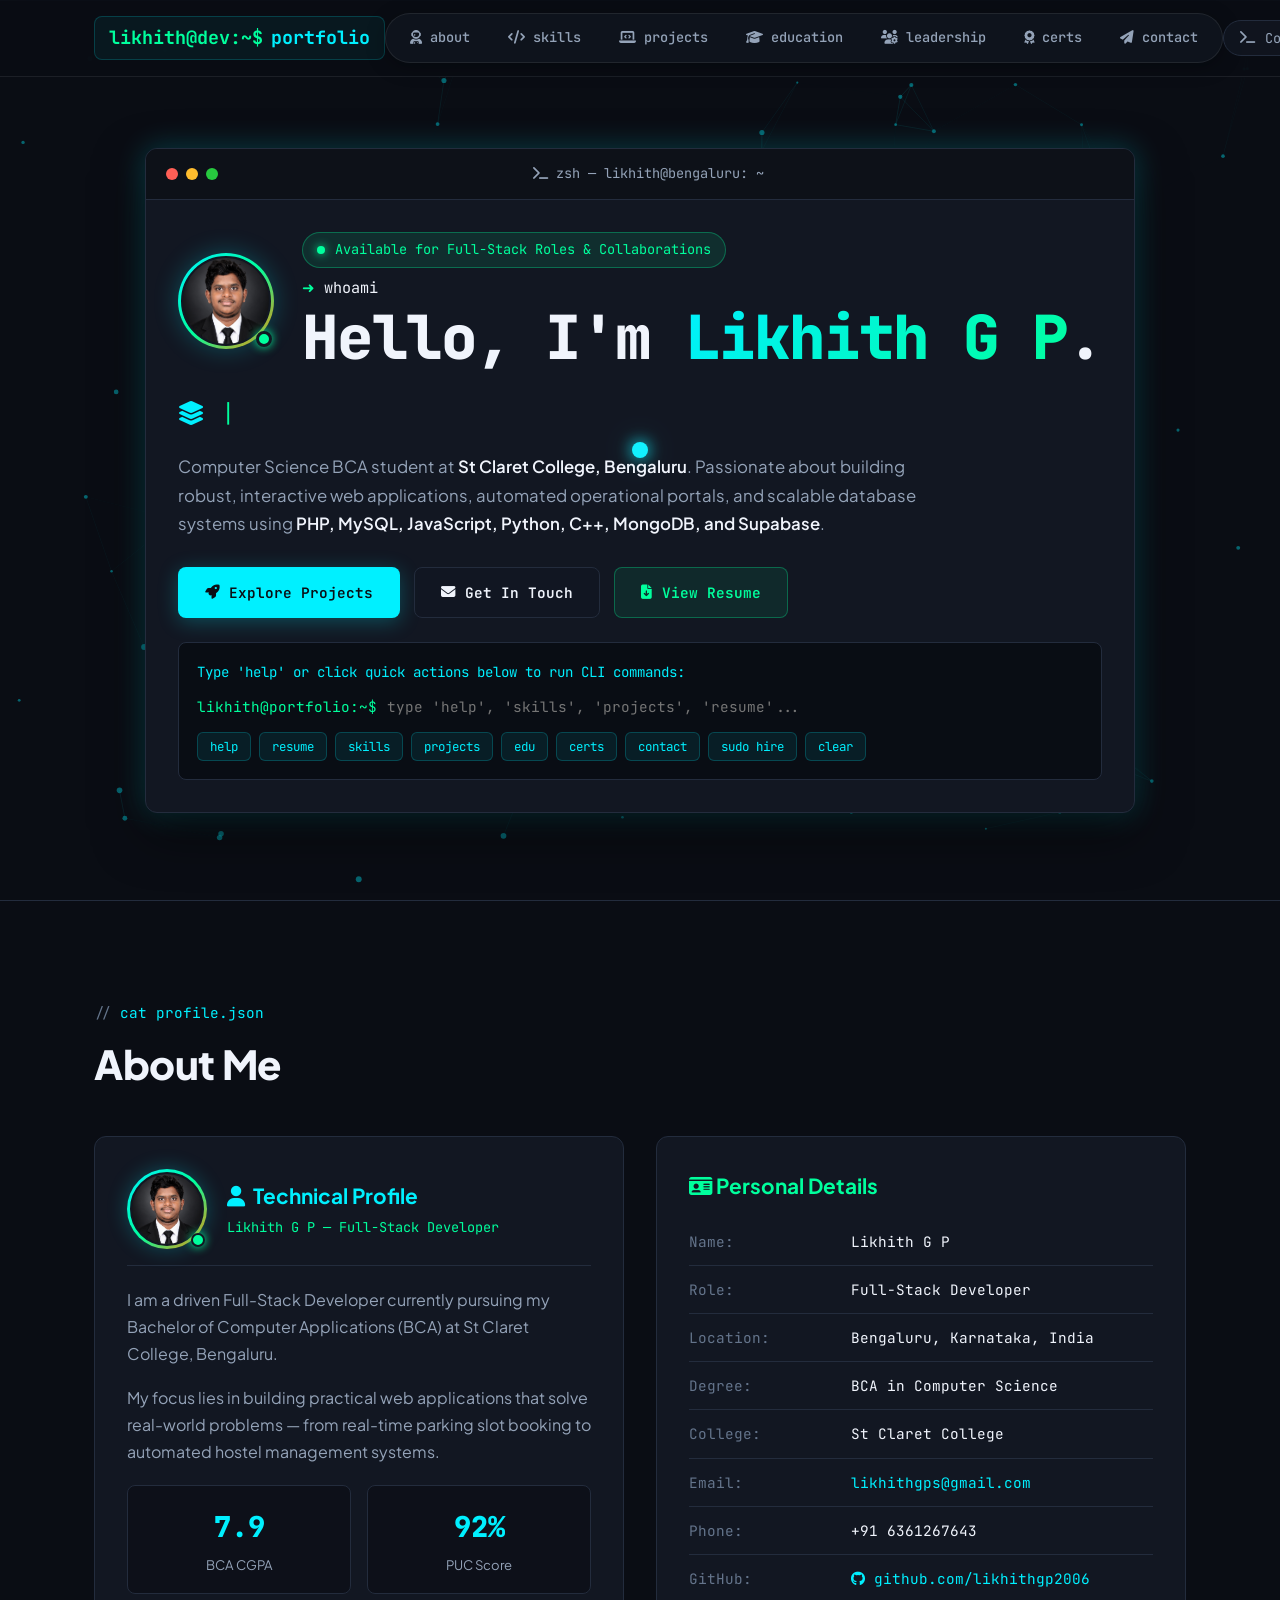
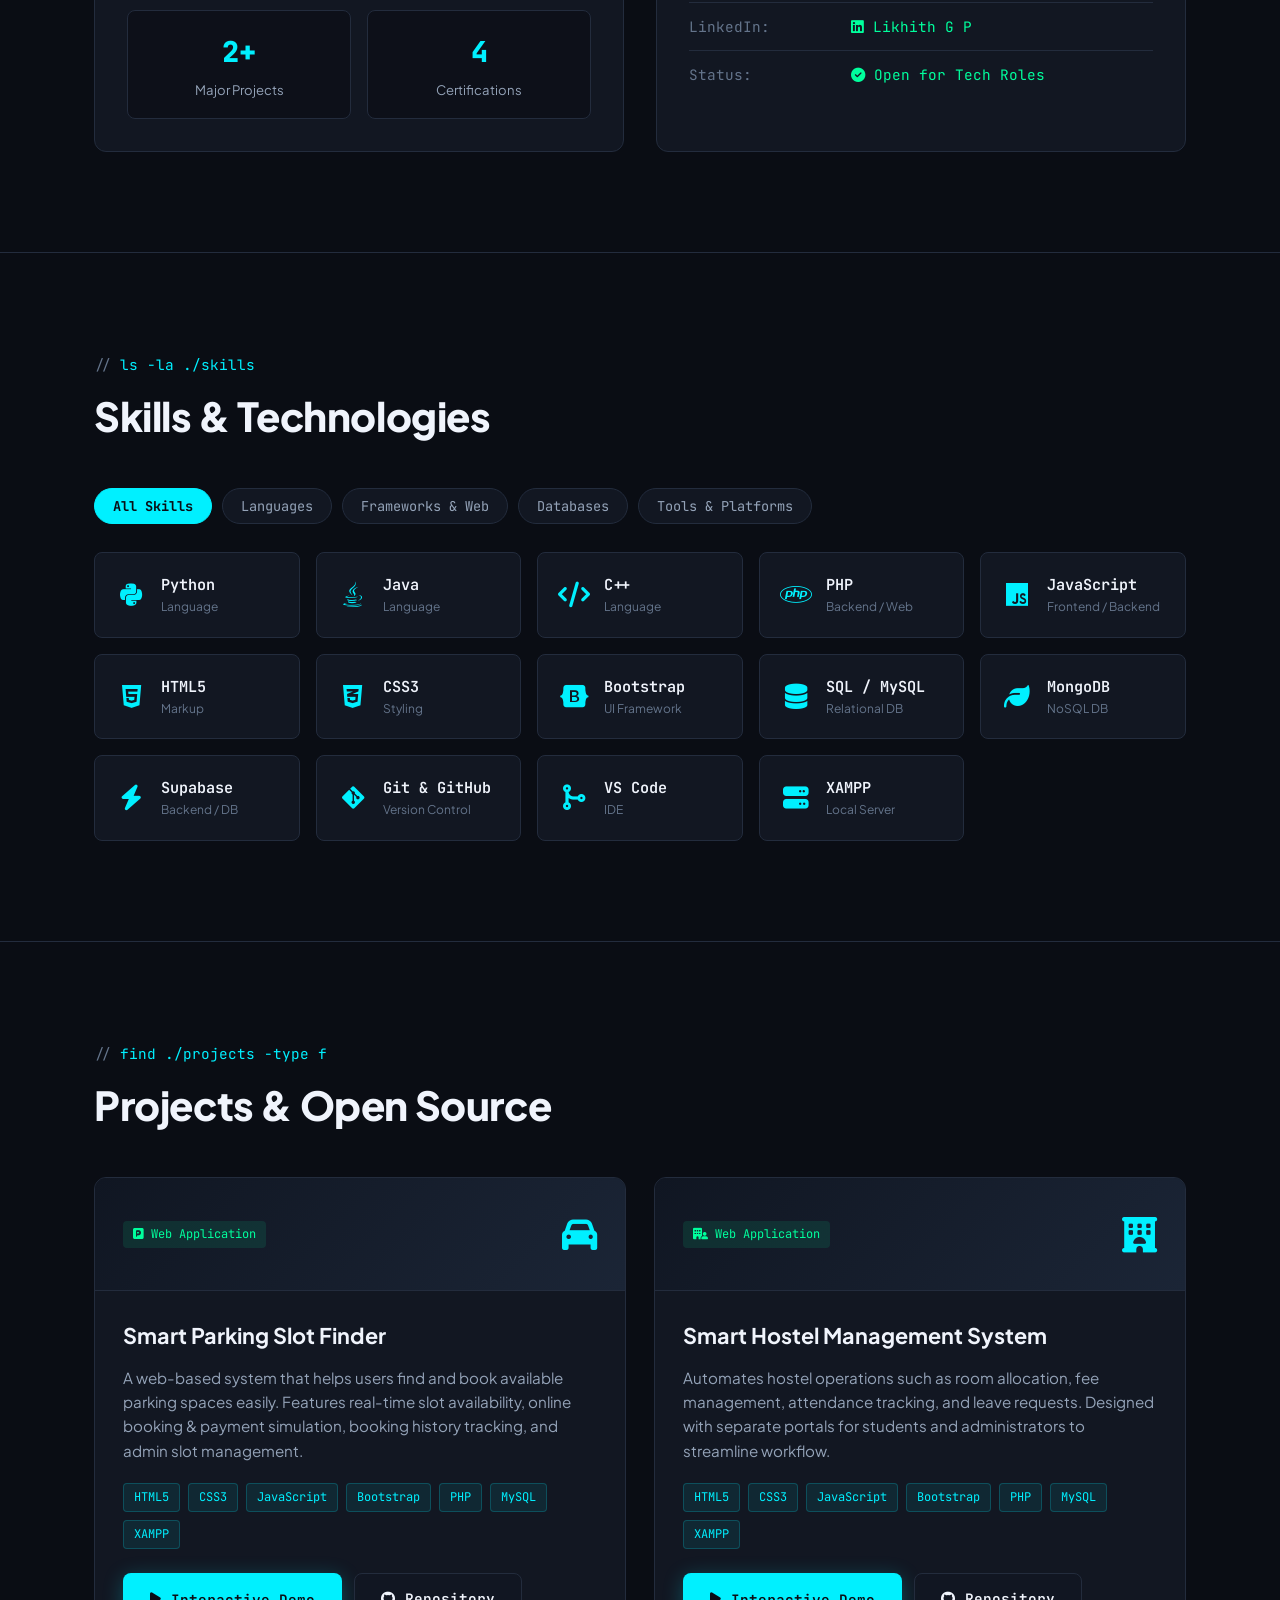
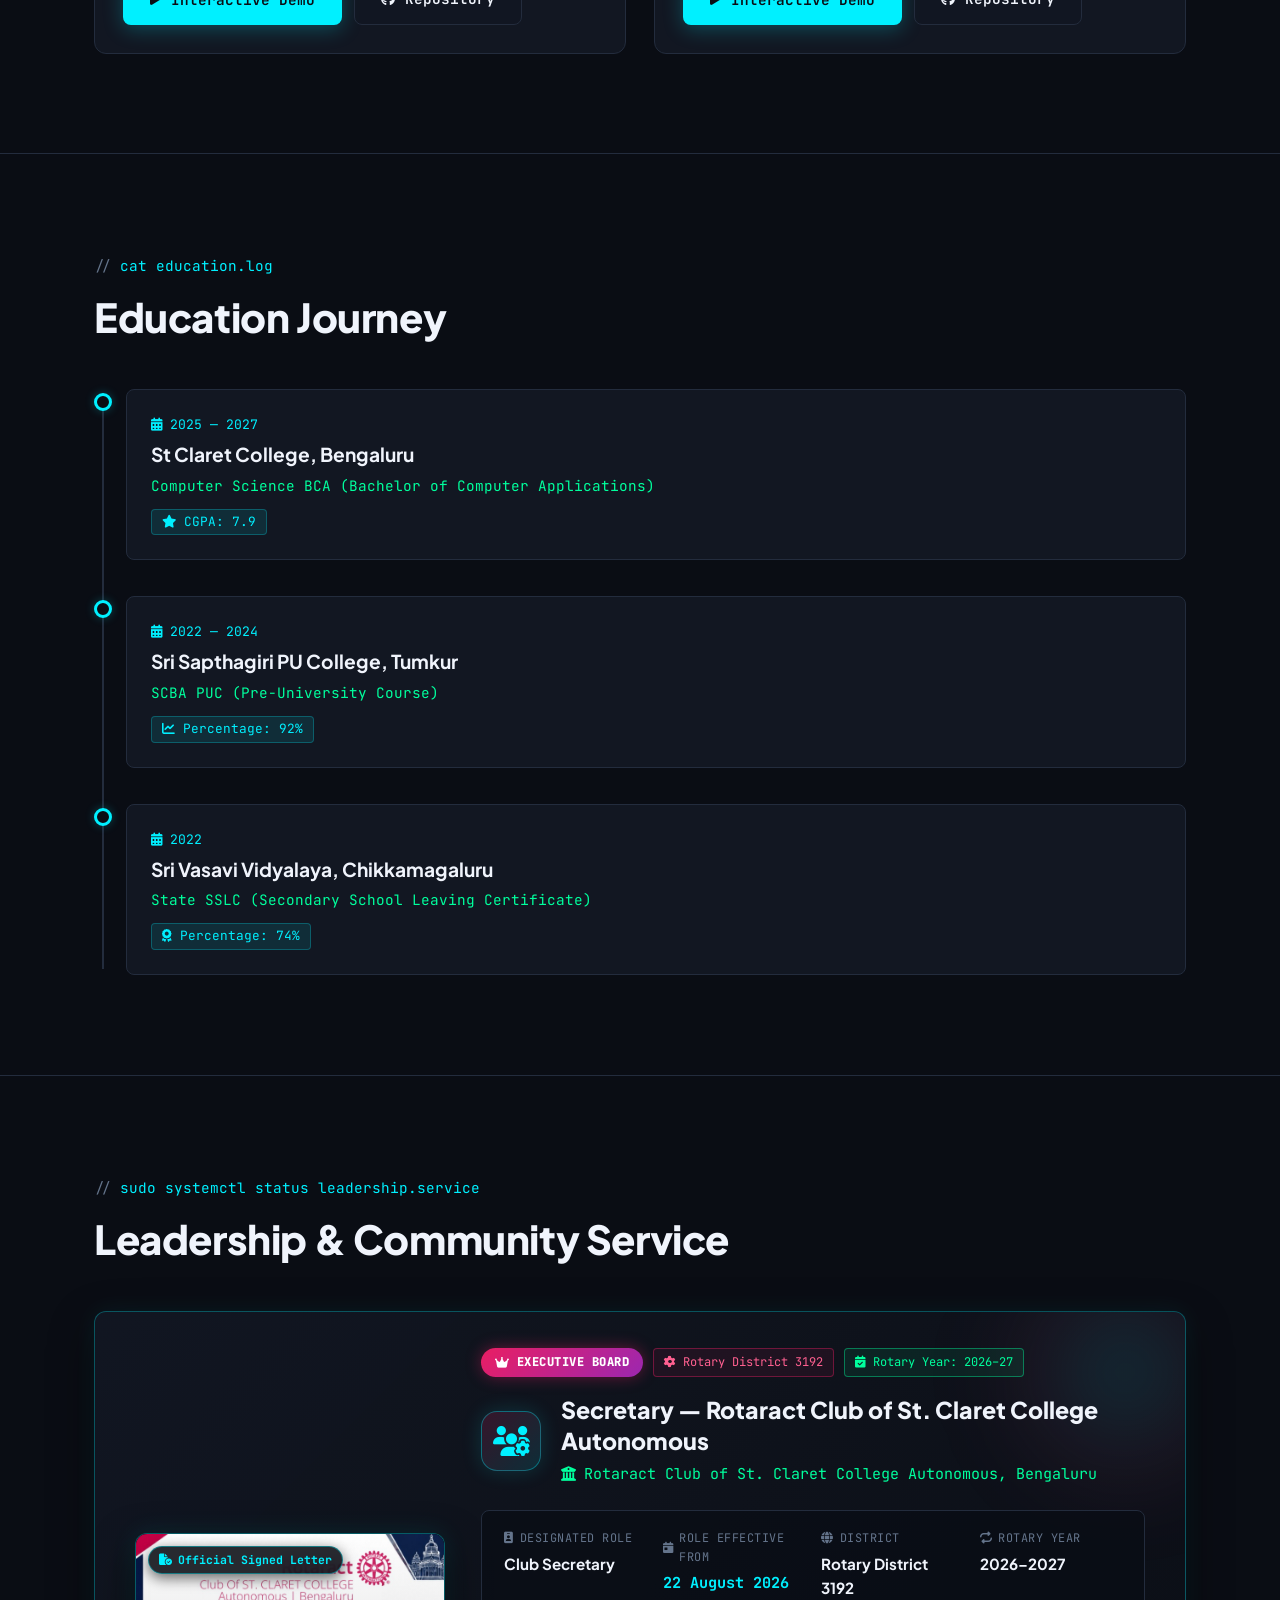
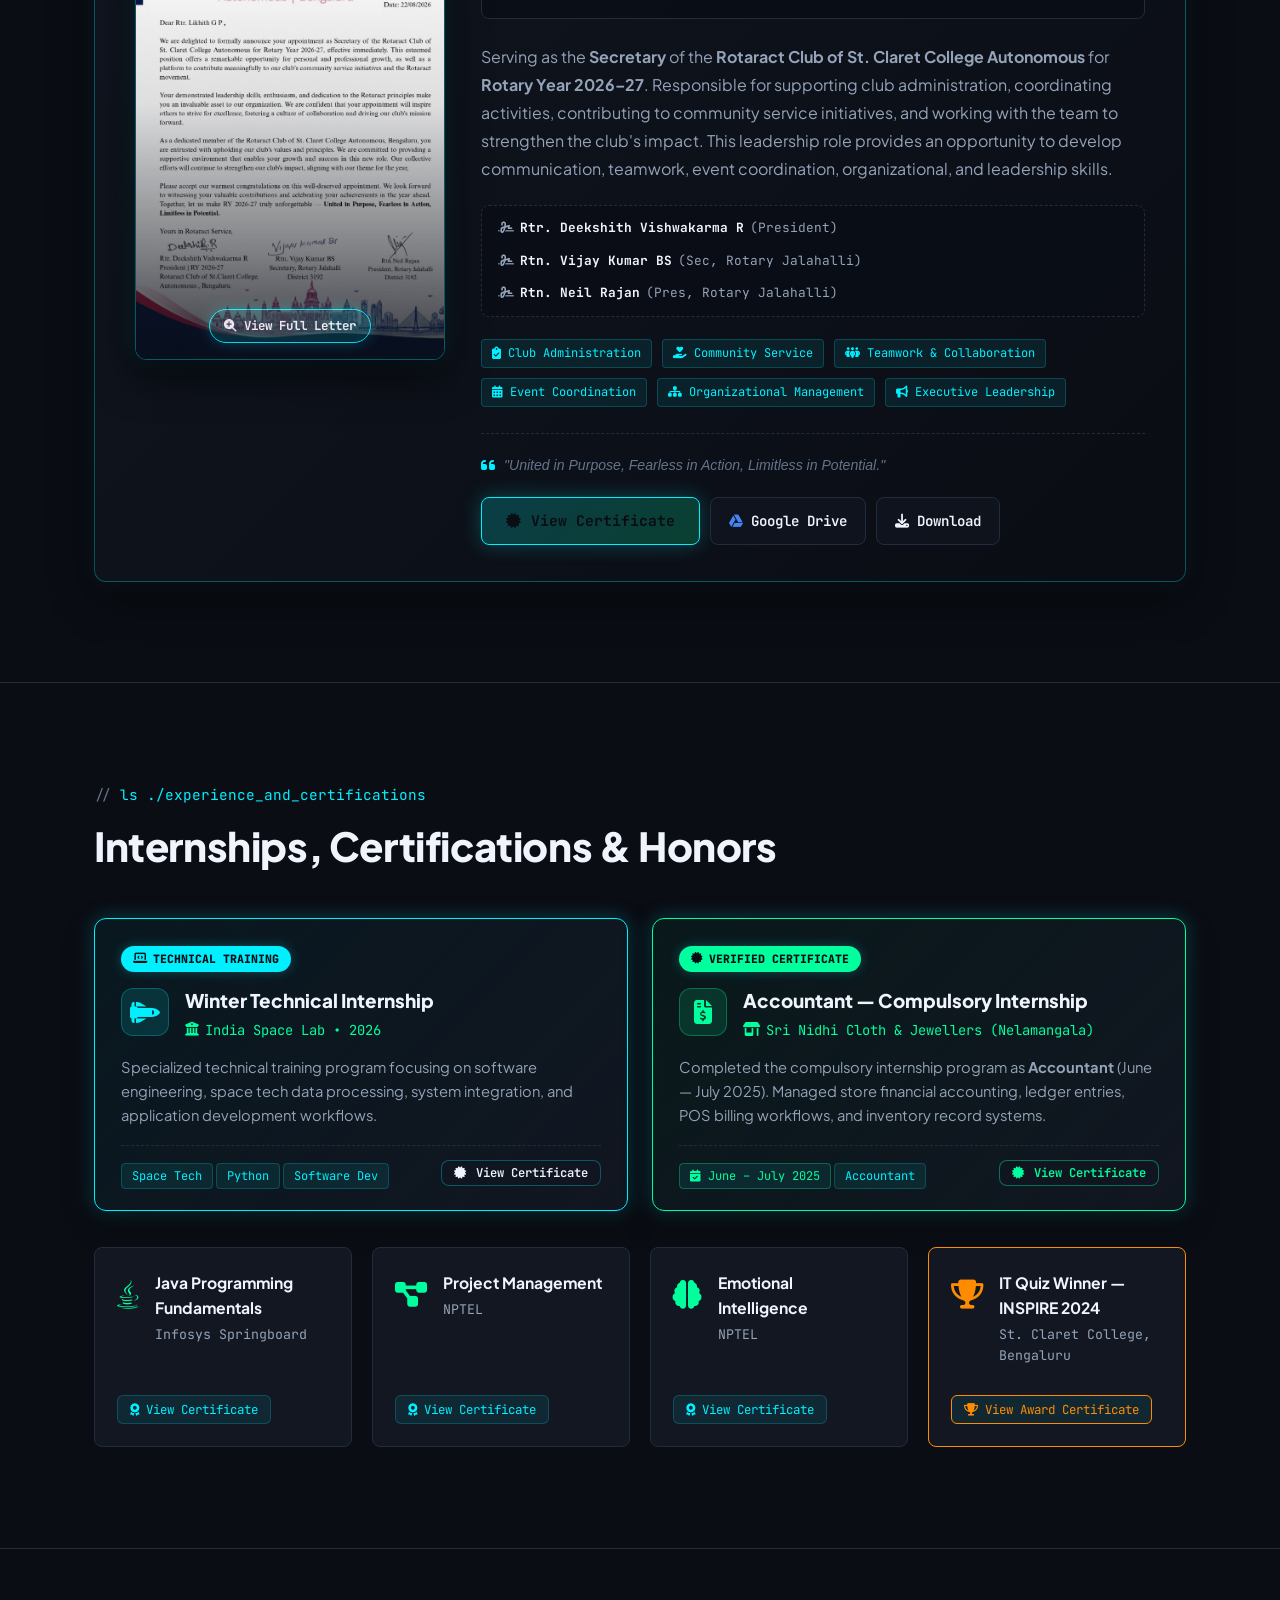
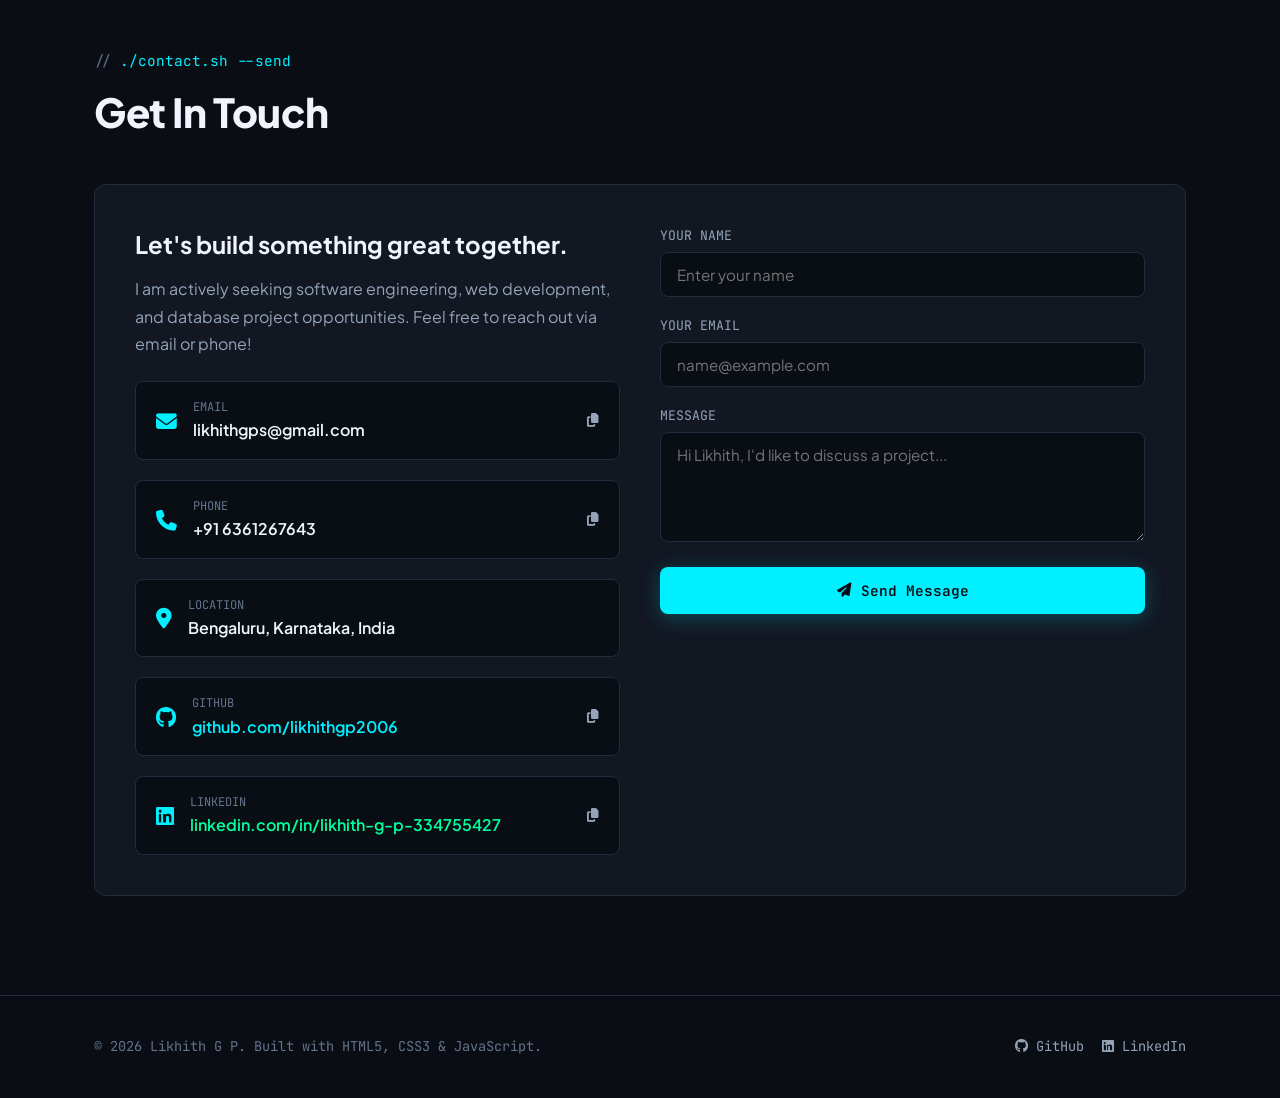
==== commit b7222cb3: "Add Leadership & Community Service section with Rotaract Secretary appointment letter and Drive link" ====
--- a/index.html
+++ b/index.html
@@ -45,6 +45,7 @@
         <li><a href="#skills" class="nav-link"><i class="fa-solid fa-code"></i> skills</a></li>
         <li><a href="#projects" class="nav-link"><i class="fa-solid fa-laptop-code"></i> projects</a></li>
         <li><a href="#education" class="nav-link"><i class="fa-solid fa-graduation-cap"></i> education</a></li>
+        <li><a href="#leadership" class="nav-link"><i class="fa-solid fa-users-gear"></i> leadership</a></li>
         <li><a href="#certs" class="nav-link"><i class="fa-solid fa-award"></i> certs</a></li>
         <li><a href="#contact" class="nav-link"><i class="fa-solid fa-paper-plane"></i> contact</a></li>
       </ul>
@@ -524,6 +525,134 @@
     </div>
   </section>
 
+  <!-- LEADERSHIP & COMMUNITY SERVICE SECTION -->
+  <section id="leadership">
+    <div class="container reveal">
+      <div class="section-tag">sudo systemctl status leadership.service</div>
+      <h2 class="section-title react-text">Leadership & Community Service</h2>
+
+      <div class="leadership-card reveal">
+        <div class="leadership-glow-bg"></div>
+
+        <div class="leadership-layout-grid">
+          <!-- Document Preview Column -->
+          <div class="leadership-doc-card" onclick="viewLeadershipModal()"
+            title="Click to view full appointment letter">
+            <div class="leadership-doc-badge">
+              <i class="fa-solid fa-file-circle-check"></i> Official Signed Letter
+            </div>
+            <div class="leadership-doc-img-wrapper">
+              <img src="rotaract_secretary_appointment.jpg"
+                alt="Rotaract Club Secretary Appointment Letter - Likhith G P" class="leadership-doc-img">
+              <div class="leadership-doc-overlay">
+                <div class="doc-click-hint">
+                  <i class="fa-solid fa-magnifying-glass-plus"></i> View Full Letter
+                </div>
+              </div>
+            </div>
+          </div>
+
+          <!-- Leadership Details Column -->
+          <div>
+            <div class="leadership-header">
+              <div class="leadership-badge-group">
+                <span class="leadership-badge"><i class="fa-solid fa-crown"></i> Executive Board</span>
+                <span class="tag tag-rotary"><i class="fa-solid fa-gear fa-spin-pulse"
+                    style="--fa-animation-duration: 14s;"></i> Rotary District 3192</span>
+                <span class="tag tag-year"><i class="fa-solid fa-calendar-check"></i> Rotary Year: 2026–27</span>
+              </div>
+
+              <div class="leadership-title-row">
+                <div class="leadership-icon-box">
+                  <i class="fa-solid fa-users-gear"></i>
+                </div>
+                <div>
+                  <h3 class="leadership-role react-text">Secretary — Rotaract Club of St. Claret College Autonomous</h3>
+                  <div class="leadership-org">
+                    <i class="fa-solid fa-building-columns"></i> Rotaract Club of St. Claret College Autonomous,
+                    Bengaluru
+                  </div>
+                </div>
+              </div>
+            </div>
+
+            <div class="leadership-details-grid">
+              <div class="leadership-detail-item">
+                <span class="detail-label"><i class="fa-solid fa-id-badge"></i> Designated Role</span>
+                <span class="detail-value">Club Secretary</span>
+              </div>
+              <div class="leadership-detail-item">
+                <span class="detail-label"><i class="fa-solid fa-calendar-day"></i> Role Effective From</span>
+                <span class="detail-value highlight-date">22 August 2026</span>
+              </div>
+              <div class="leadership-detail-item">
+                <span class="detail-label"><i class="fa-solid fa-globe"></i> District</span>
+                <span class="detail-value">Rotary District 3192</span>
+              </div>
+              <div class="leadership-detail-item">
+                <span class="detail-label"><i class="fa-solid fa-repeat"></i> Rotary Year</span>
+                <span class="detail-value">2026–2027</span>
+              </div>
+            </div>
+
+            <div class="leadership-body">
+              <p class="leadership-desc">
+                Serving as the <strong>Secretary</strong> of the <strong>Rotaract Club of St. Claret College
+                  Autonomous</strong> for <strong>Rotary Year 2026–27</strong>. Responsible for supporting club
+                administration, coordinating activities, contributing to community service initiatives, and working with
+                the
+                team to strengthen the club's impact. This leadership role provides an opportunity to develop
+                communication,
+                teamwork, event coordination, organizational, and leadership skills.
+              </p>
+
+              <div class="leadership-signatories-row">
+                <div class="signatory-tag"><i class="fa-solid fa-signature"></i> <strong>Rtr. Deekshith Vishwakarma
+                    R</strong> (President)</div>
+                <div class="signatory-tag"><i class="fa-solid fa-signature"></i> <strong>Rtn. Vijay Kumar BS</strong>
+                  (Sec, Rotary Jalahalli)</div>
+                <div class="signatory-tag"><i class="fa-solid fa-signature"></i> <strong>Rtn. Neil Rajan</strong> (Pres,
+                  Rotary Jalahalli)</div>
+              </div>
+
+              <div class="leadership-skills-pill-row">
+                <span class="tag"><i class="fa-solid fa-clipboard-check"></i> Club Administration</span>
+                <span class="tag"><i class="fa-solid fa-hand-holding-heart"></i> Community Service</span>
+                <span class="tag"><i class="fa-solid fa-people-group"></i> Teamwork & Collaboration</span>
+                <span class="tag"><i class="fa-solid fa-calendar-days"></i> Event Coordination</span>
+                <span class="tag"><i class="fa-solid fa-sitemap"></i> Organizational Management</span>
+                <span class="tag"><i class="fa-solid fa-bullhorn"></i> Executive Leadership</span>
+              </div>
+            </div>
+
+            <div class="leadership-footer">
+              <div class="leadership-quote">
+                <i class="fa-solid fa-quote-left"></i> "United in Purpose, Fearless in Action, Limitless in Potential."
+              </div>
+              <div class="leadership-actions" style="display: flex; gap: 10px; flex-wrap: wrap;">
+                <button class="btn btn-primary leadership-cert-btn" id="viewRotaractCertBtn"
+                  onclick="viewLeadershipModal()">
+                  <i class="fa-solid fa-certificate"></i> View Certificate
+                </button>
+                <a href="https://drive.google.com/file/d/1Jehw0mWLHWgx0H5jV7_2Ccu7QDm7OMuJ/view?usp=sharing"
+                  target="_blank" rel="noopener" class="btn btn-outline"
+                  style="font-size: 0.88rem; text-decoration: none; padding: 12px 18px; display: inline-flex; align-items: center; gap: 8px;"
+                  title="View original file on Google Drive">
+                  <i class="fa-brands fa-google-drive" style="color: #4285F4;"></i> Google Drive
+                </a>
+                <a href="rotaract_secretary_appointment.jpg" download="Likhith_GP_Rotaract_Secretary_Appointment.jpg"
+                  class="btn btn-outline"
+                  style="font-size: 0.88rem; text-decoration: none; padding: 12px 18px; display: inline-flex; align-items: center; gap: 8px;">
+                  <i class="fa-solid fa-download"></i> Download
+                </a>
+              </div>
+            </div>
+          </div>
+        </div>
+      </div>
+    </div>
+  </section>
+
   <!-- INTERNSHIPS, CERTIFICATIONS & AWARDS -->
   <section id="certs">
     <div class="container reveal">
@@ -838,6 +967,18 @@
           <span><i class="fa-solid fa-graduation-cap"></i> Jump to Education</span>
           <span class="cmd-kbd">Section</span>
         </div>
+        <div class="cmd-item" onclick="navigateSection('#leadership')">
+          <span><i class="fa-solid fa-users-gear"></i> Jump to Leadership & Community Service</span>
+          <span class="cmd-kbd">Section</span>
+        </div>
+        <div class="cmd-item" onclick="viewLeadershipModal(); cmdModal.classList.remove('active');">
+          <span><i class="fa-solid fa-award"></i> View Rotaract Secretary Certificate</span>
+          <span class="cmd-kbd">Certificate</span>
+        </div>
+        <div class="cmd-item" onclick="window.open('https://drive.google.com/file/d/1Jehw0mWLHWgx0H5jV7_2Ccu7QDm7OMuJ/view?usp=sharing', '_blank'); cmdModal.classList.remove('active');">
+          <span><i class="fa-brands fa-google-drive"></i> Open Rotaract Letter on Google Drive</span>
+          <span class="cmd-kbd">Drive</span>
+        </div>
         <div class="cmd-item" onclick="navigateSection('#certs')">
           <span><i class="fa-solid fa-award"></i> Jump to Certifications</span>
           <span class="cmd-kbd">Section</span>
--- a/styles.css
+++ b/styles.css
@@ -1855,6 +1855,390 @@
   }
 }
 
+/* ========================================================
+   LEADERSHIP & COMMUNITY SERVICE SECTION
+   ======================================================== */
+.leadership-card {
+  position: relative;
+  background: linear-gradient(135deg, rgba(18, 23, 34, 0.95), rgba(10, 13, 20, 0.98));
+  border: 1px solid rgba(0, 240, 255, 0.3);
+  border-radius: var(--radius);
+  padding: 36px 40px;
+  box-shadow: 0 16px 45px rgba(0, 0, 0, 0.45), 0 0 25px rgba(0, 240, 255, 0.08);
+  overflow: hidden;
+  transition: var(--transition);
+}
+
+.leadership-card:hover {
+  border-color: var(--secondary);
+  box-shadow: 0 20px 50px rgba(0, 0, 0, 0.55), 0 0 35px rgba(0, 255, 157, 0.18);
+  transform: translateY(-3px);
+}
+
+.leadership-glow-bg {
+  position: absolute;
+  top: -80px;
+  right: -80px;
+  width: 280px;
+  height: 280px;
+  background: radial-gradient(circle, rgba(0, 240, 255, 0.15) 0%, rgba(233, 30, 99, 0.08) 50%, transparent 70%);
+  pointer-events: none;
+  filter: blur(40px);
+  z-index: 0;
+}
+
+.leadership-header {
+  position: relative;
+  z-index: 1;
+  margin-bottom: 24px;
+}
+
+.leadership-badge-group {
+  display: flex;
+  flex-wrap: wrap;
+  align-items: center;
+  gap: 10px;
+  margin-bottom: 18px;
+}
+
+.leadership-badge {
+  background: linear-gradient(135deg, #e91e63, #9c27b0);
+  color: #ffffff;
+  font-family: var(--font-mono);
+  font-size: 0.76rem;
+  font-weight: 800;
+  padding: 5px 14px;
+  border-radius: 20px;
+  letter-spacing: 0.5px;
+  display: inline-flex;
+  align-items: center;
+  gap: 7px;
+  box-shadow: 0 0 16px rgba(233, 30, 99, 0.4);
+  text-transform: uppercase;
+}
+
+.tag-rotary {
+  border-color: rgba(233, 30, 99, 0.4) !important;
+  color: #ff6090 !important;
+  background: rgba(233, 30, 99, 0.08) !important;
+}
+
+.tag-year {
+  border-color: rgba(0, 255, 157, 0.4) !important;
+  color: var(--secondary) !important;
+  background: rgba(0, 255, 157, 0.08) !important;
+}
+
+.leadership-title-row {
+  display: flex;
+  align-items: center;
+  gap: 20px;
+}
+
+.leadership-icon-box {
+  width: 60px;
+  height: 60px;
+  border-radius: 16px;
+  background: linear-gradient(135deg, rgba(233, 30, 99, 0.18), rgba(0, 240, 255, 0.12));
+  border: 1px solid rgba(0, 240, 255, 0.35);
+  display: flex;
+  align-items: center;
+  justify-content: center;
+  font-size: 1.85rem;
+  color: var(--primary);
+  flex-shrink: 0;
+  box-shadow: 0 0 20px rgba(0, 240, 255, 0.15);
+}
+
+.leadership-role {
+  font-size: 1.45rem;
+  font-weight: 800;
+  color: var(--text-main);
+  line-height: 1.3;
+  margin-bottom: 6px;
+}
+
+.leadership-org {
+  font-family: var(--font-mono);
+  font-size: 0.94rem;
+  color: var(--secondary);
+  display: flex;
+  align-items: center;
+  gap: 8px;
+}
+
+.leadership-details-grid {
+  position: relative;
+  z-index: 1;
+  display: grid;
+  grid-template-columns: repeat(4, 1fr);
+  gap: 16px;
+  margin-bottom: 24px;
+  background: rgba(9, 13, 20, 0.75);
+  border: 1px solid var(--border-color);
+  border-radius: var(--radius-sm);
+  padding: 18px 22px;
+}
+
+.leadership-detail-item {
+  display: flex;
+  flex-direction: column;
+  gap: 4px;
+}
+
+.detail-label {
+  font-family: var(--font-mono);
+  font-size: 0.74rem;
+  color: var(--text-dim);
+  text-transform: uppercase;
+  letter-spacing: 0.5px;
+  display: flex;
+  align-items: center;
+  gap: 6px;
+}
+
+.detail-value {
+  font-size: 0.95rem;
+  font-weight: 700;
+  color: var(--text-main);
+}
+
+.detail-value.highlight-date {
+  color: var(--primary);
+  font-family: var(--font-mono);
+}
+
+.leadership-body {
+  position: relative;
+  z-index: 1;
+}
+
+.leadership-desc {
+  font-size: 1rem;
+  color: var(--text-muted);
+  line-height: 1.75;
+  margin-bottom: 22px;
+}
+
+.leadership-skills-pill-row {
+  display: flex;
+  flex-wrap: wrap;
+  gap: 10px;
+  margin-bottom: 26px;
+}
+
+.leadership-footer {
+  position: relative;
+  z-index: 1;
+  display: flex;
+  flex-wrap: wrap;
+  align-items: center;
+  justify-content: space-between;
+  gap: 20px;
+  padding-top: 20px;
+  border-top: 1px dashed var(--border-color);
+}
+
+.leadership-quote {
+  font-style: italic;
+  font-size: 0.88rem;
+  color: var(--text-dim);
+  display: flex;
+  align-items: center;
+  gap: 8px;
+  max-width: 520px;
+}
+
+.leadership-quote i {
+  color: var(--primary);
+  font-size: 1rem;
+}
+
+.leadership-layout-grid {
+  display: grid;
+  grid-template-columns: 310px 1fr;
+  gap: 36px;
+  align-items: center;
+  position: relative;
+  z-index: 1;
+}
+
+.leadership-doc-card {
+  position: relative;
+  background: #090d14;
+  border: 1px solid rgba(0, 240, 255, 0.35);
+  border-radius: var(--radius);
+  overflow: hidden;
+  box-shadow: 0 16px 40px rgba(0, 0, 0, 0.65), 0 0 25px rgba(0, 240, 255, 0.12);
+  cursor: pointer;
+  transition: var(--transition);
+}
+
+.leadership-doc-card:hover {
+  border-color: var(--secondary);
+  box-shadow: 0 20px 50px rgba(0, 0, 0, 0.75), 0 0 35px rgba(0, 255, 157, 0.28);
+  transform: translateY(-4px);
+}
+
+.leadership-doc-img-wrapper {
+  position: relative;
+  width: 100%;
+  aspect-ratio: 1 / 1.38;
+  overflow: hidden;
+  background: #090d14;
+}
+
+.leadership-doc-img {
+  width: 100%;
+  height: 100%;
+  object-fit: cover;
+  object-position: top center;
+  transition: transform 0.4s ease;
+  display: block;
+}
+
+.leadership-doc-card:hover .leadership-doc-img {
+  transform: scale(1.04);
+}
+
+.leadership-doc-badge {
+  position: absolute;
+  top: 12px;
+  left: 12px;
+  background: rgba(10, 13, 20, 0.88);
+  backdrop-filter: blur(8px);
+  border: 1px solid rgba(0, 240, 255, 0.4);
+  color: var(--primary);
+  font-family: var(--font-mono);
+  font-size: 0.72rem;
+  font-weight: 700;
+  padding: 4px 10px;
+  border-radius: 20px;
+  display: flex;
+  align-items: center;
+  gap: 6px;
+  z-index: 2;
+  box-shadow: 0 4px 14px rgba(0, 0, 0, 0.6);
+}
+
+.leadership-doc-overlay {
+  position: absolute;
+  inset: 0;
+  background: linear-gradient(to top, rgba(10, 13, 20, 0.92) 0%, rgba(10, 13, 20, 0.15) 60%, transparent 100%);
+  display: flex;
+  flex-direction: column;
+  justify-content: flex-end;
+  padding: 16px;
+  opacity: 0.88;
+  transition: var(--transition);
+}
+
+.leadership-doc-card:hover .leadership-doc-overlay {
+  opacity: 1;
+  background: linear-gradient(to top, rgba(10, 13, 20, 0.96) 0%, rgba(10, 13, 20, 0.3) 60%, transparent 100%);
+}
+
+.doc-click-hint {
+  display: inline-flex;
+  align-items: center;
+  gap: 8px;
+  color: var(--text-main);
+  font-size: 0.78rem;
+  font-weight: 700;
+  font-family: var(--font-mono);
+  background: rgba(0, 240, 255, 0.15);
+  border: 1px solid var(--primary);
+  padding: 6px 14px;
+  border-radius: 20px;
+  box-shadow: 0 0 14px var(--primary-glow);
+  align-self: center;
+}
+
+.leadership-signatories-row {
+  display: flex;
+  flex-wrap: wrap;
+  gap: 12px;
+  margin-bottom: 22px;
+  padding: 12px 16px;
+  background: rgba(9, 13, 20, 0.6);
+  border-radius: var(--radius-sm);
+  border: 1px dashed var(--border-color);
+  font-family: var(--font-mono);
+  font-size: 0.8rem;
+  color: var(--text-muted);
+}
+
+.signatory-tag {
+  display: flex;
+  align-items: center;
+  gap: 6px;
+}
+
+.signatory-tag strong {
+  color: var(--text-main);
+}
+
+.leadership-cert-btn {
+  display: inline-flex;
+  align-items: center;
+  gap: 10px;
+  font-size: 0.92rem;
+  padding: 12px 24px;
+  background: linear-gradient(135deg, rgba(0, 240, 255, 0.2), rgba(0, 255, 157, 0.2));
+  border: 1px solid var(--primary);
+  box-shadow: 0 0 20px rgba(0, 240, 255, 0.25);
+  font-weight: 700;
+  transition: var(--transition);
+}
+
+.leadership-cert-btn:hover {
+  border-color: var(--secondary);
+  box-shadow: 0 0 30px rgba(0, 255, 157, 0.4);
+  transform: translateY(-2px);
+}
+
+@media (max-width: 1024px) {
+  .leadership-layout-grid {
+    grid-template-columns: 1fr;
+    gap: 30px;
+  }
+  .leadership-doc-card {
+    max-width: 360px;
+    margin: 0 auto 10px auto;
+  }
+}
+
+@media (max-width: 900px) {
+  .leadership-details-grid {
+    grid-template-columns: repeat(2, 1fr);
+    gap: 18px;
+  }
+  .leadership-card {
+    padding: 26px 22px;
+  }
+}
+
+@media (max-width: 600px) {
+  .leadership-details-grid {
+    grid-template-columns: 1fr;
+  }
+  .leadership-title-row {
+    flex-direction: column;
+    align-items: flex-start;
+  }
+  .leadership-role {
+    font-size: 1.25rem;
+  }
+  .leadership-footer {
+    flex-direction: column;
+    align-items: stretch;
+  }
+  .leadership-cert-btn {
+    width: 100%;
+    justify-content: center;
+  }
+}
+
 /* PRINT STYLES FOR RESUME */
 @media print {
   body * {
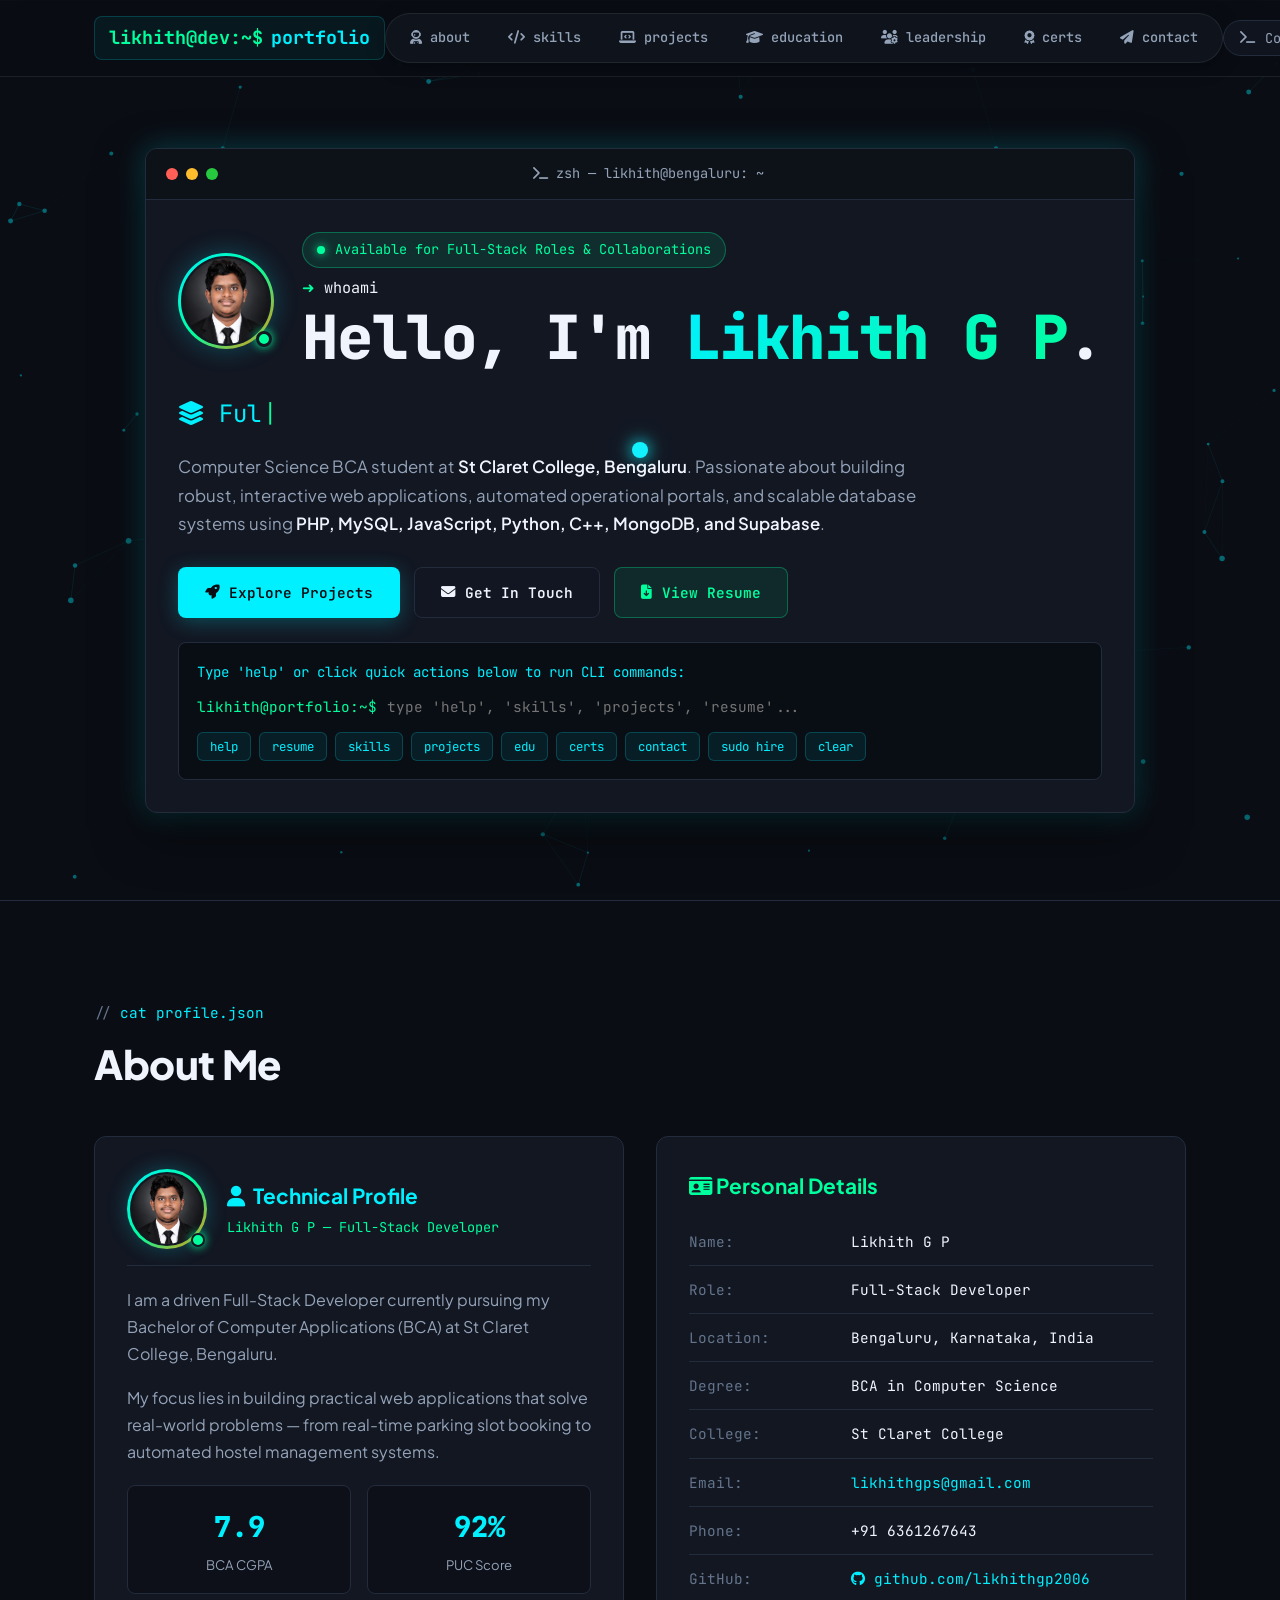
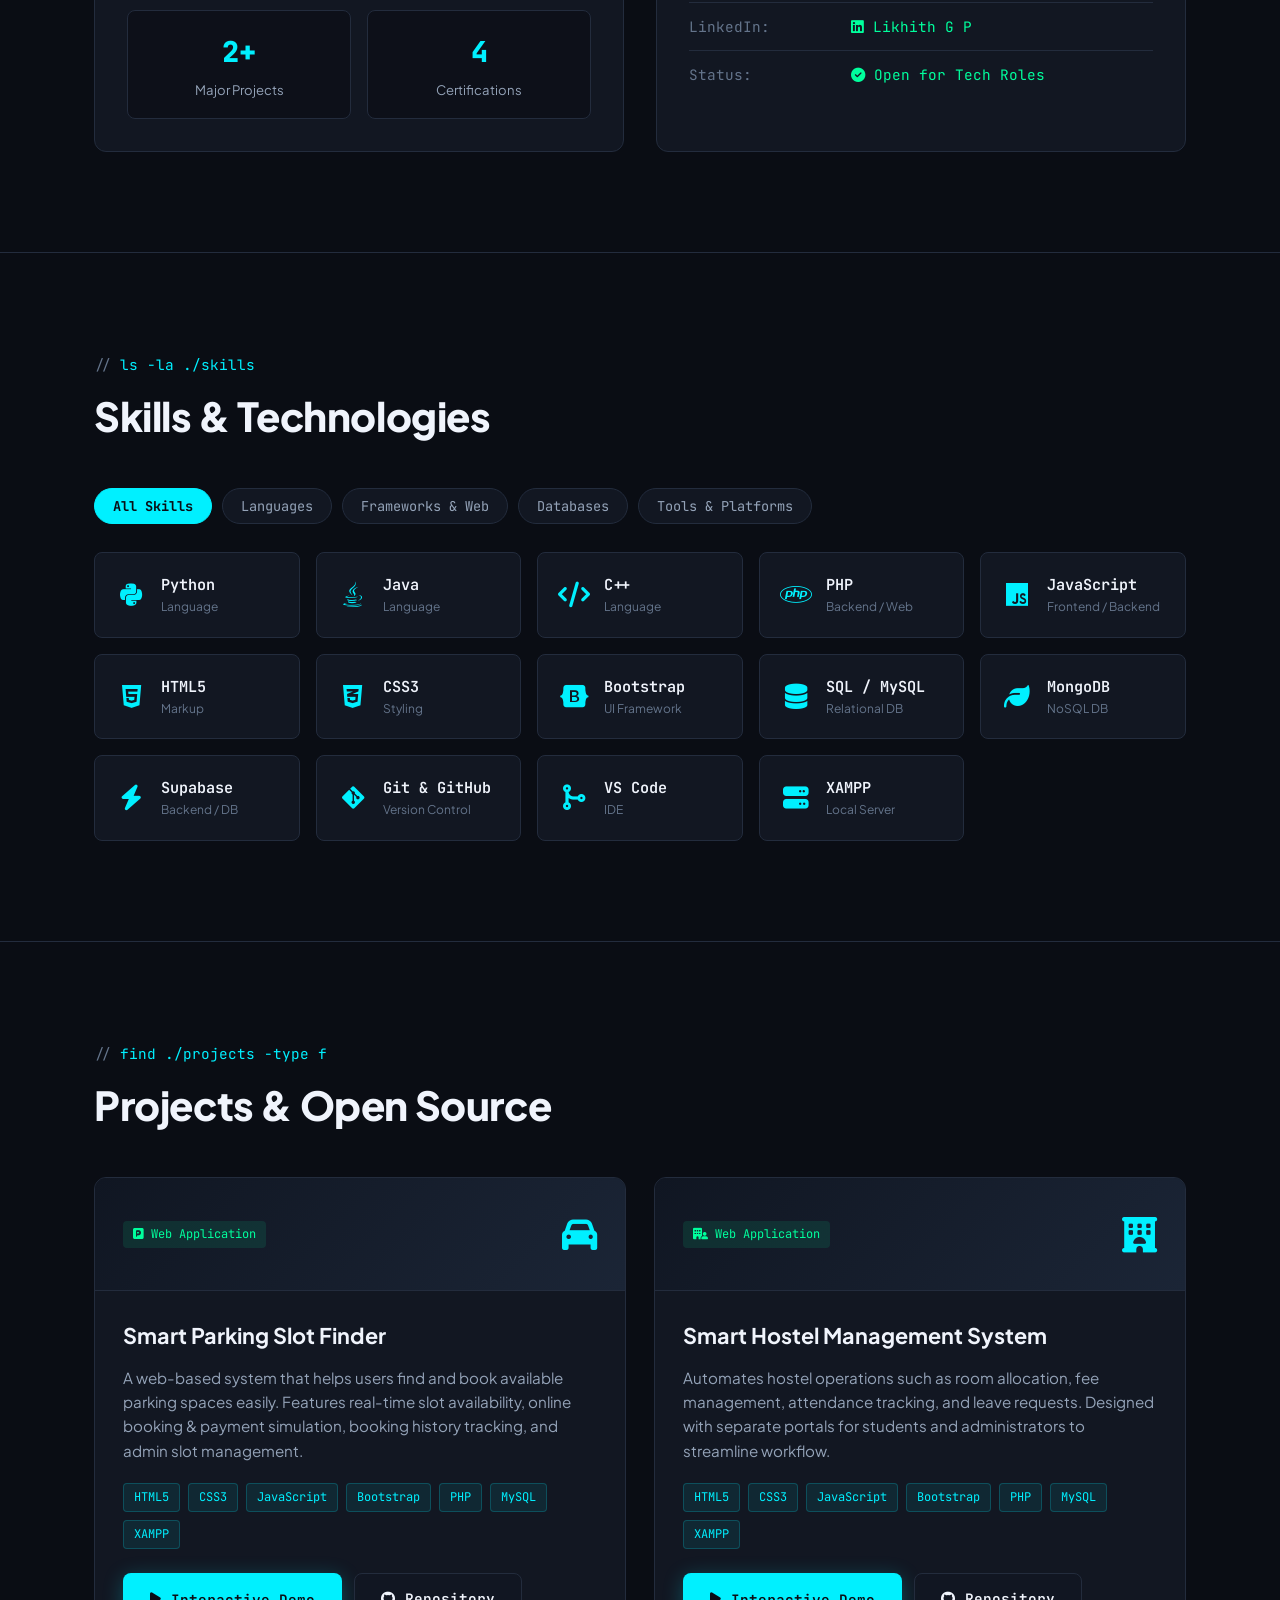
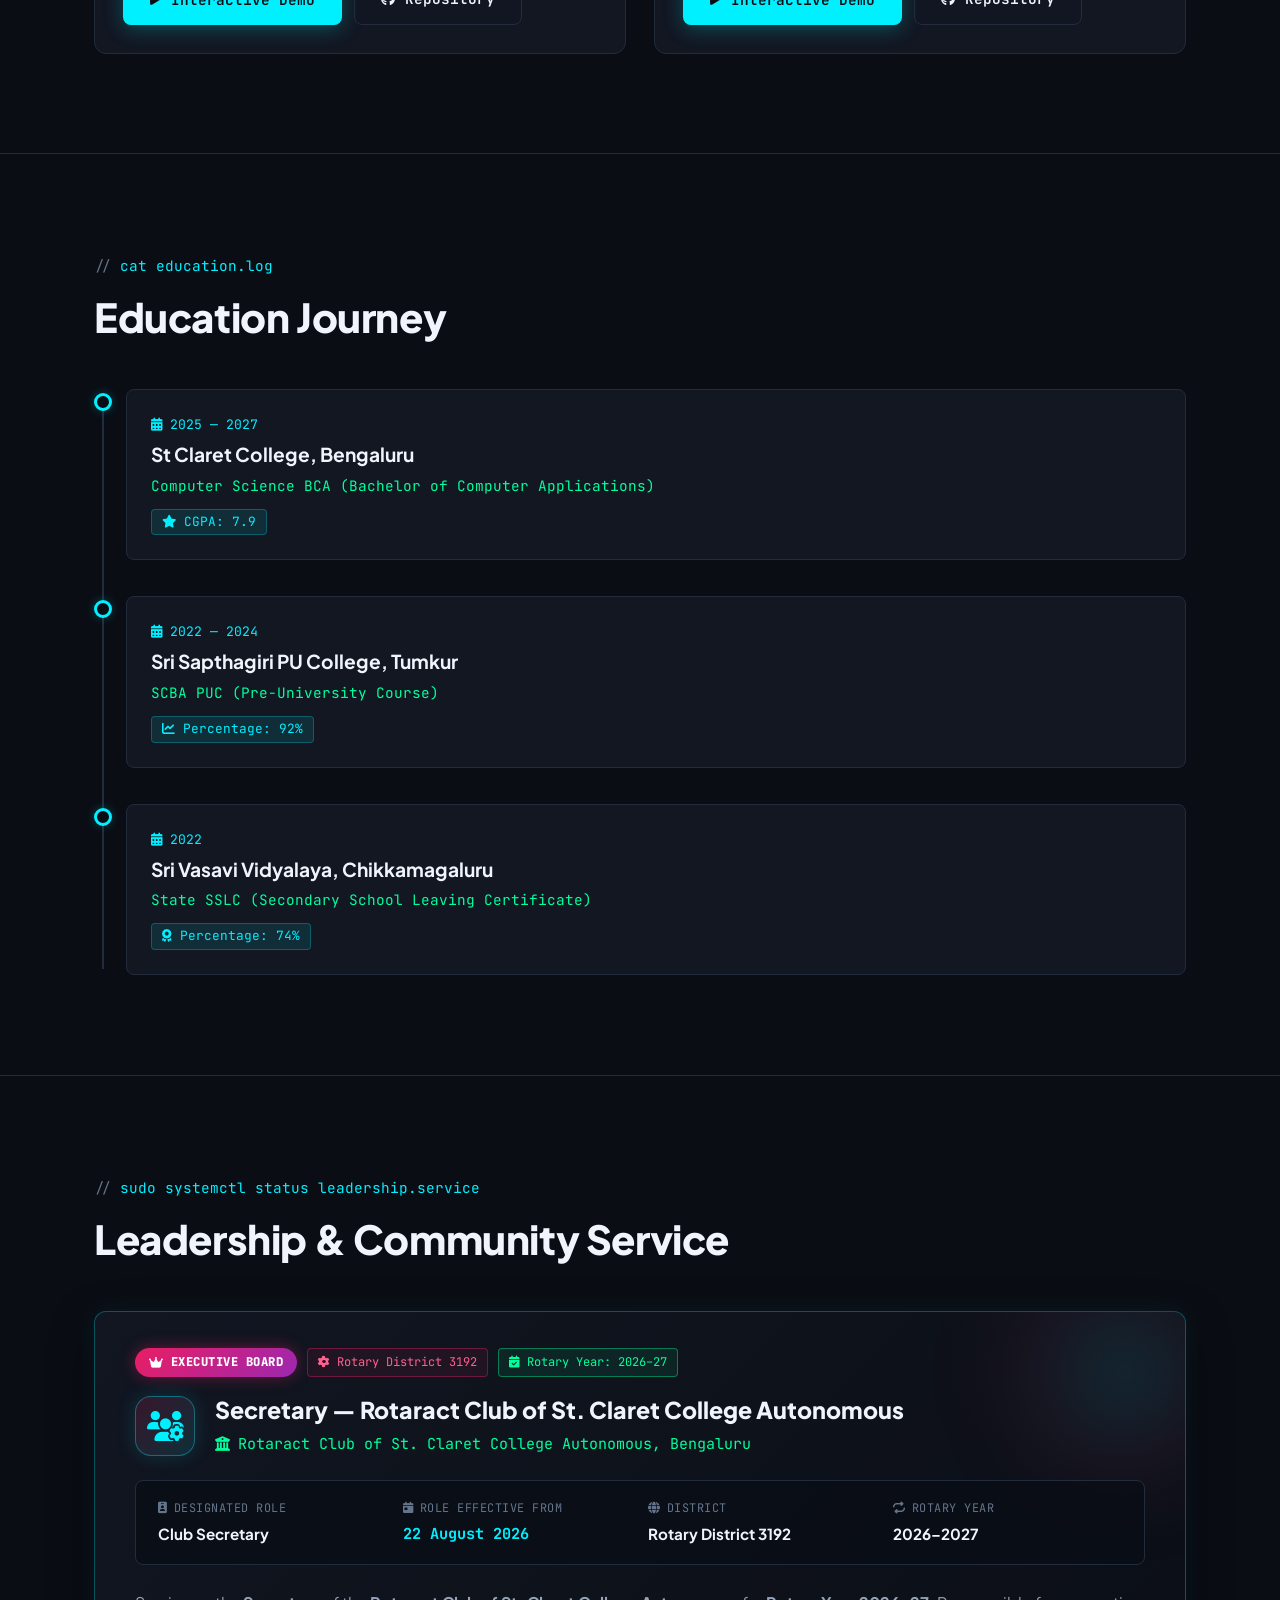
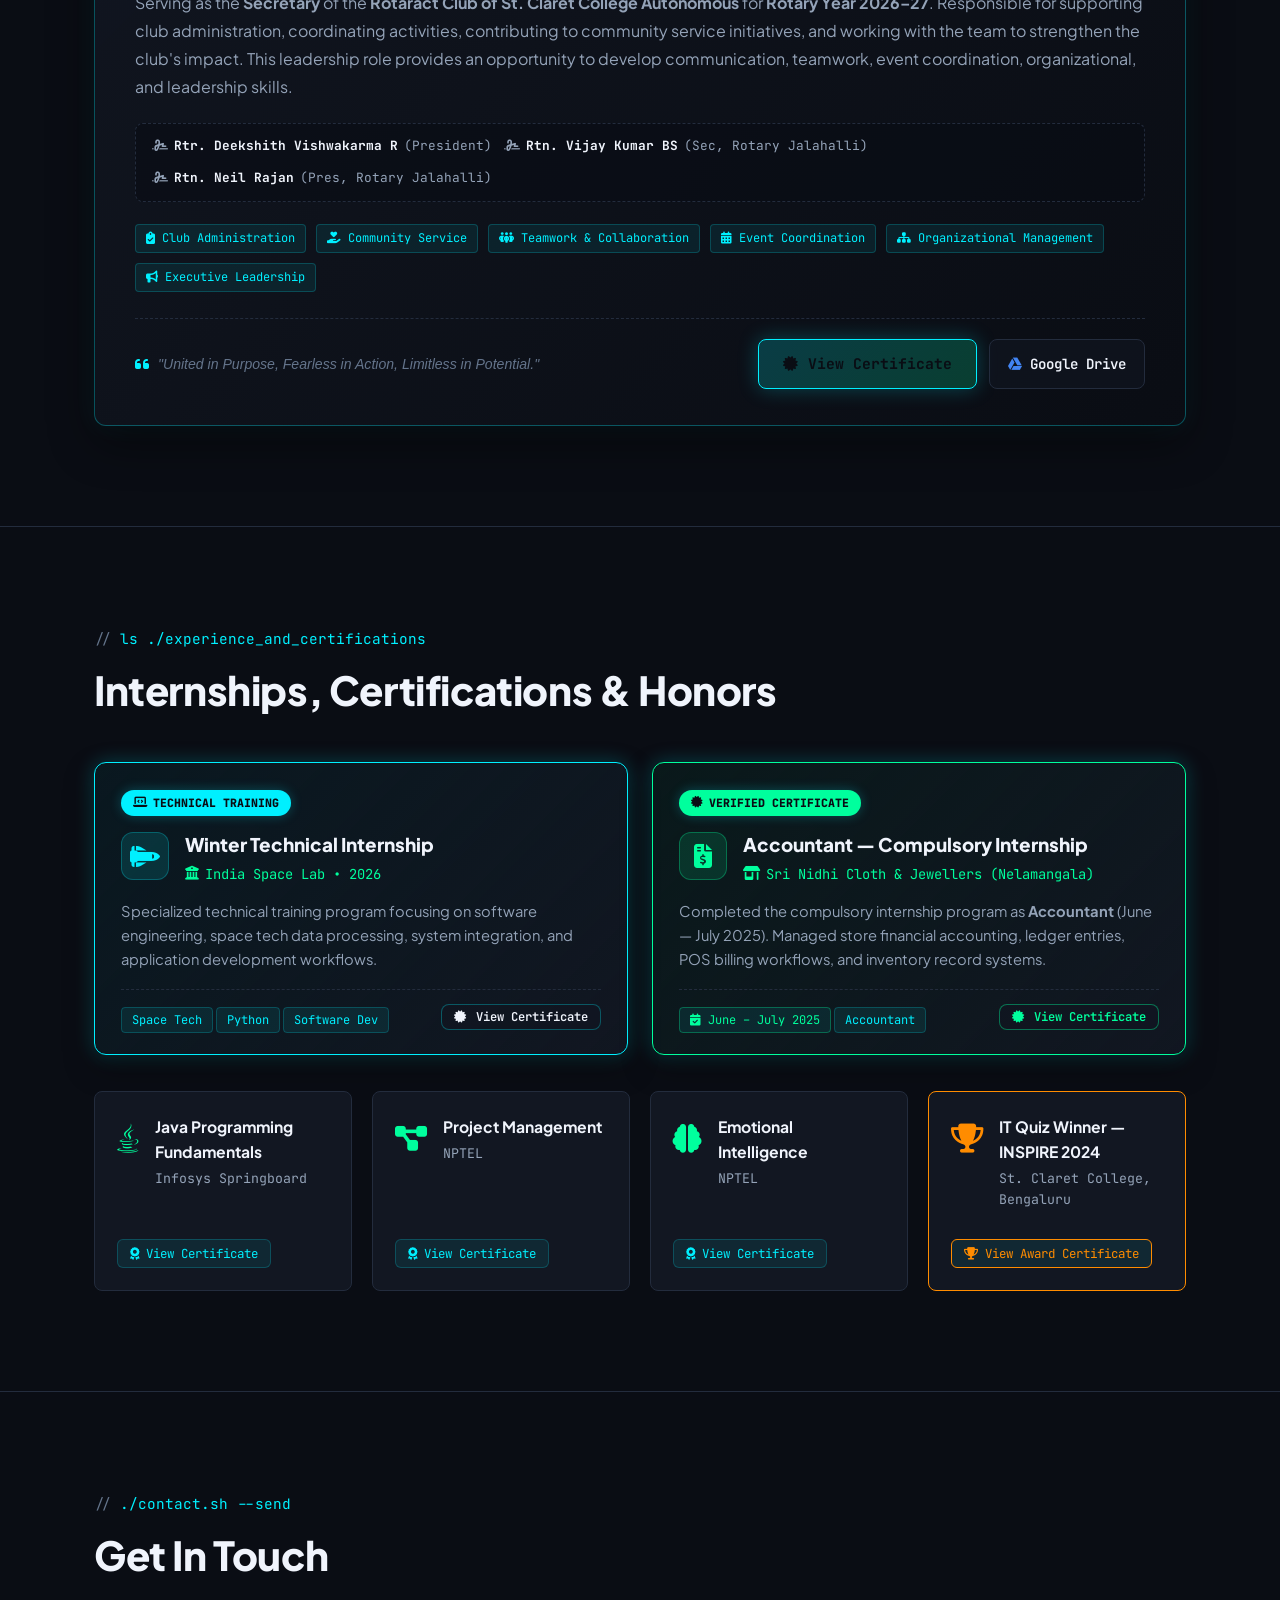
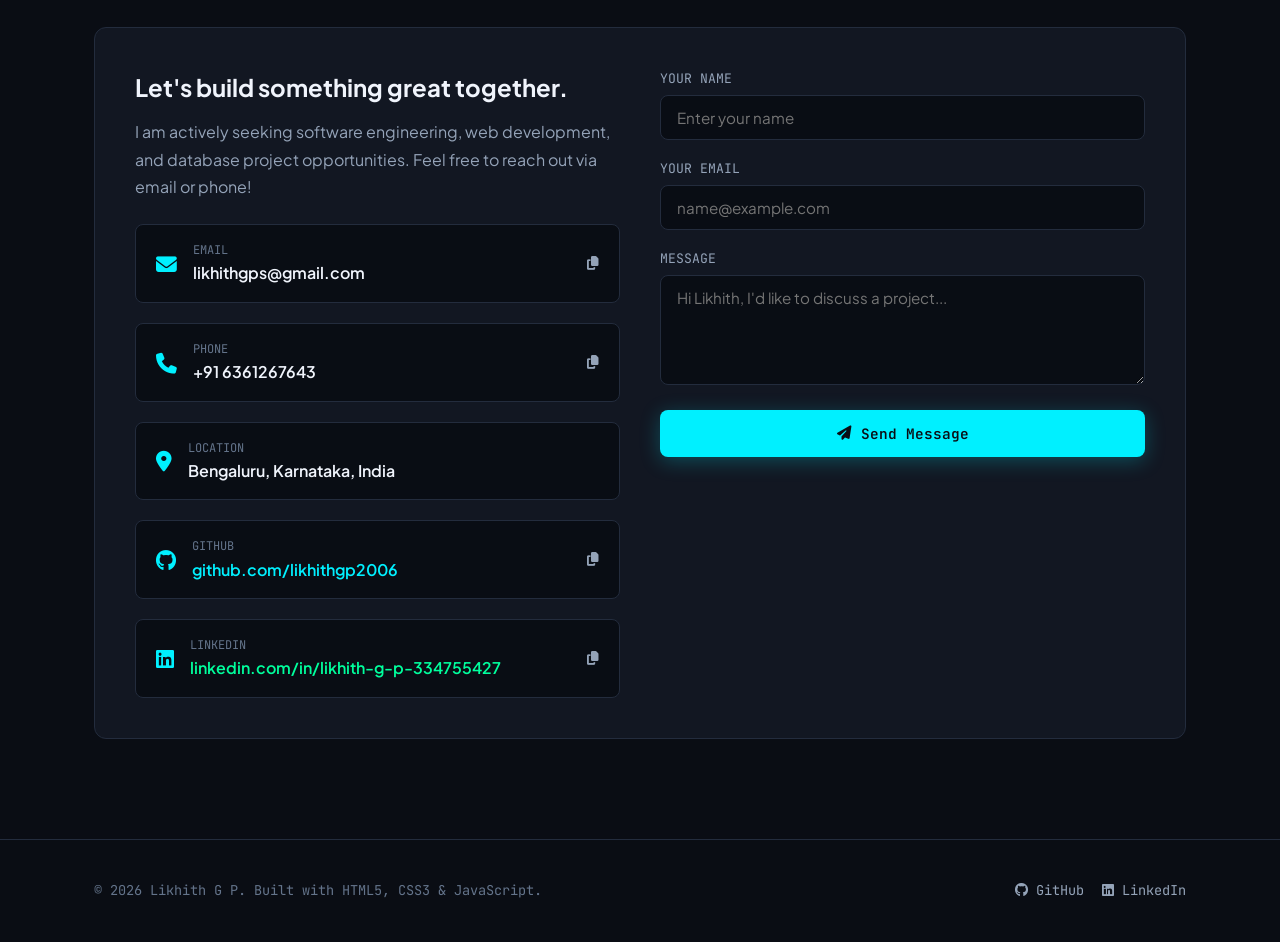
==== commit 725dbc43: "Update leadership section to link directly to Google Drive without embedded image" ====
--- a/index.html
+++ b/index.html
@@ -534,119 +534,92 @@
       <div class="leadership-card reveal">
         <div class="leadership-glow-bg"></div>
 
-        <div class="leadership-layout-grid">
-          <!-- Document Preview Column -->
-          <div class="leadership-doc-card" onclick="viewLeadershipModal()"
-            title="Click to view full appointment letter">
-            <div class="leadership-doc-badge">
-              <i class="fa-solid fa-file-circle-check"></i> Official Signed Letter
-            </div>
-            <div class="leadership-doc-img-wrapper">
-              <img src="rotaract_secretary_appointment.jpg"
-                alt="Rotaract Club Secretary Appointment Letter - Likhith G P" class="leadership-doc-img">
-              <div class="leadership-doc-overlay">
-                <div class="doc-click-hint">
-                  <i class="fa-solid fa-magnifying-glass-plus"></i> View Full Letter
-                </div>
-              </div>
-            </div>
-          </div>
-
-          <!-- Leadership Details Column -->
-          <div>
-            <div class="leadership-header">
-              <div class="leadership-badge-group">
-                <span class="leadership-badge"><i class="fa-solid fa-crown"></i> Executive Board</span>
-                <span class="tag tag-rotary"><i class="fa-solid fa-gear fa-spin-pulse"
-                    style="--fa-animation-duration: 14s;"></i> Rotary District 3192</span>
-                <span class="tag tag-year"><i class="fa-solid fa-calendar-check"></i> Rotary Year: 2026–27</span>
-              </div>
-
-              <div class="leadership-title-row">
-                <div class="leadership-icon-box">
-                  <i class="fa-solid fa-users-gear"></i>
-                </div>
-                <div>
-                  <h3 class="leadership-role react-text">Secretary — Rotaract Club of St. Claret College Autonomous</h3>
-                  <div class="leadership-org">
-                    <i class="fa-solid fa-building-columns"></i> Rotaract Club of St. Claret College Autonomous,
-                    Bengaluru
-                  </div>
-                </div>
-              </div>
-            </div>
-
-            <div class="leadership-details-grid">
-              <div class="leadership-detail-item">
-                <span class="detail-label"><i class="fa-solid fa-id-badge"></i> Designated Role</span>
-                <span class="detail-value">Club Secretary</span>
-              </div>
-              <div class="leadership-detail-item">
-                <span class="detail-label"><i class="fa-solid fa-calendar-day"></i> Role Effective From</span>
-                <span class="detail-value highlight-date">22 August 2026</span>
-              </div>
-              <div class="leadership-detail-item">
-                <span class="detail-label"><i class="fa-solid fa-globe"></i> District</span>
-                <span class="detail-value">Rotary District 3192</span>
-              </div>
-              <div class="leadership-detail-item">
-                <span class="detail-label"><i class="fa-solid fa-repeat"></i> Rotary Year</span>
-                <span class="detail-value">2026–2027</span>
-              </div>
-            </div>
-
-            <div class="leadership-body">
-              <p class="leadership-desc">
-                Serving as the <strong>Secretary</strong> of the <strong>Rotaract Club of St. Claret College
-                  Autonomous</strong> for <strong>Rotary Year 2026–27</strong>. Responsible for supporting club
-                administration, coordinating activities, contributing to community service initiatives, and working with
-                the
-                team to strengthen the club's impact. This leadership role provides an opportunity to develop
-                communication,
-                teamwork, event coordination, organizational, and leadership skills.
-              </p>
-
-              <div class="leadership-signatories-row">
-                <div class="signatory-tag"><i class="fa-solid fa-signature"></i> <strong>Rtr. Deekshith Vishwakarma
-                    R</strong> (President)</div>
-                <div class="signatory-tag"><i class="fa-solid fa-signature"></i> <strong>Rtn. Vijay Kumar BS</strong>
-                  (Sec, Rotary Jalahalli)</div>
-                <div class="signatory-tag"><i class="fa-solid fa-signature"></i> <strong>Rtn. Neil Rajan</strong> (Pres,
-                  Rotary Jalahalli)</div>
-              </div>
-
-              <div class="leadership-skills-pill-row">
-                <span class="tag"><i class="fa-solid fa-clipboard-check"></i> Club Administration</span>
-                <span class="tag"><i class="fa-solid fa-hand-holding-heart"></i> Community Service</span>
-                <span class="tag"><i class="fa-solid fa-people-group"></i> Teamwork & Collaboration</span>
-                <span class="tag"><i class="fa-solid fa-calendar-days"></i> Event Coordination</span>
-                <span class="tag"><i class="fa-solid fa-sitemap"></i> Organizational Management</span>
-                <span class="tag"><i class="fa-solid fa-bullhorn"></i> Executive Leadership</span>
-              </div>
-            </div>
-
-            <div class="leadership-footer">
-              <div class="leadership-quote">
-                <i class="fa-solid fa-quote-left"></i> "United in Purpose, Fearless in Action, Limitless in Potential."
-              </div>
-              <div class="leadership-actions" style="display: flex; gap: 10px; flex-wrap: wrap;">
-                <button class="btn btn-primary leadership-cert-btn" id="viewRotaractCertBtn"
-                  onclick="viewLeadershipModal()">
-                  <i class="fa-solid fa-certificate"></i> View Certificate
-                </button>
-                <a href="https://drive.google.com/file/d/1Jehw0mWLHWgx0H5jV7_2Ccu7QDm7OMuJ/view?usp=sharing"
-                  target="_blank" rel="noopener" class="btn btn-outline"
-                  style="font-size: 0.88rem; text-decoration: none; padding: 12px 18px; display: inline-flex; align-items: center; gap: 8px;"
-                  title="View original file on Google Drive">
-                  <i class="fa-brands fa-google-drive" style="color: #4285F4;"></i> Google Drive
-                </a>
-                <a href="rotaract_secretary_appointment.jpg" download="Likhith_GP_Rotaract_Secretary_Appointment.jpg"
-                  class="btn btn-outline"
-                  style="font-size: 0.88rem; text-decoration: none; padding: 12px 18px; display: inline-flex; align-items: center; gap: 8px;">
-                  <i class="fa-solid fa-download"></i> Download
-                </a>
-              </div>
-            </div>
+        <div class="leadership-header">
+          <div class="leadership-badge-group">
+            <span class="leadership-badge"><i class="fa-solid fa-crown"></i> Executive Board</span>
+            <span class="tag tag-rotary"><i class="fa-solid fa-gear fa-spin-pulse"
+                style="--fa-animation-duration: 14s;"></i> Rotary District 3192</span>
+            <span class="tag tag-year"><i class="fa-solid fa-calendar-check"></i> Rotary Year: 2026–27</span>
+          </div>
+
+          <div class="leadership-title-row">
+            <div class="leadership-icon-box">
+              <i class="fa-solid fa-users-gear"></i>
+            </div>
+            <div>
+              <h3 class="leadership-role react-text">Secretary — Rotaract Club of St. Claret College Autonomous</h3>
+              <div class="leadership-org">
+                <i class="fa-solid fa-building-columns"></i> Rotaract Club of St. Claret College Autonomous,
+                Bengaluru
+              </div>
+            </div>
+          </div>
+        </div>
+
+        <div class="leadership-details-grid">
+          <div class="leadership-detail-item">
+            <span class="detail-label"><i class="fa-solid fa-id-badge"></i> Designated Role</span>
+            <span class="detail-value">Club Secretary</span>
+          </div>
+          <div class="leadership-detail-item">
+            <span class="detail-label"><i class="fa-solid fa-calendar-day"></i> Role Effective From</span>
+            <span class="detail-value highlight-date">22 August 2026</span>
+          </div>
+          <div class="leadership-detail-item">
+            <span class="detail-label"><i class="fa-solid fa-globe"></i> District</span>
+            <span class="detail-value">Rotary District 3192</span>
+          </div>
+          <div class="leadership-detail-item">
+            <span class="detail-label"><i class="fa-solid fa-repeat"></i> Rotary Year</span>
+            <span class="detail-value">2026–2027</span>
+          </div>
+        </div>
+
+        <div class="leadership-body">
+          <p class="leadership-desc">
+            Serving as the <strong>Secretary</strong> of the <strong>Rotaract Club of St. Claret College
+              Autonomous</strong> for <strong>Rotary Year 2026–27</strong>. Responsible for supporting club
+            administration, coordinating activities, contributing to community service initiatives, and working with
+            the
+            team to strengthen the club's impact. This leadership role provides an opportunity to develop
+            communication,
+            teamwork, event coordination, organizational, and leadership skills.
+          </p>
+
+          <div class="leadership-signatories-row">
+            <div class="signatory-tag"><i class="fa-solid fa-signature"></i> <strong>Rtr. Deekshith Vishwakarma
+                R</strong> (President)</div>
+            <div class="signatory-tag"><i class="fa-solid fa-signature"></i> <strong>Rtn. Vijay Kumar BS</strong>
+              (Sec, Rotary Jalahalli)</div>
+            <div class="signatory-tag"><i class="fa-solid fa-signature"></i> <strong>Rtn. Neil Rajan</strong> (Pres,
+              Rotary Jalahalli)</div>
+          </div>
+
+          <div class="leadership-skills-pill-row">
+            <span class="tag"><i class="fa-solid fa-clipboard-check"></i> Club Administration</span>
+            <span class="tag"><i class="fa-solid fa-hand-holding-heart"></i> Community Service</span>
+            <span class="tag"><i class="fa-solid fa-people-group"></i> Teamwork & Collaboration</span>
+            <span class="tag"><i class="fa-solid fa-calendar-days"></i> Event Coordination</span>
+            <span class="tag"><i class="fa-solid fa-sitemap"></i> Organizational Management</span>
+            <span class="tag"><i class="fa-solid fa-bullhorn"></i> Executive Leadership</span>
+          </div>
+        </div>
+
+        <div class="leadership-footer">
+          <div class="leadership-quote">
+            <i class="fa-solid fa-quote-left"></i> "United in Purpose, Fearless in Action, Limitless in Potential."
+          </div>
+          <div class="leadership-actions" style="display: flex; gap: 12px; flex-wrap: wrap;">
+            <a href="https://drive.google.com/file/d/1Jehw0mWLHWgx0H5jV7_2Ccu7QDm7OMuJ/view?usp=sharing"
+              target="_blank" rel="noopener" class="btn btn-primary leadership-cert-btn" id="viewRotaractCertBtn">
+              <i class="fa-solid fa-certificate"></i> View Certificate
+            </a>
+            <a href="https://drive.google.com/file/d/1Jehw0mWLHWgx0H5jV7_2Ccu7QDm7OMuJ/view?usp=sharing"
+              target="_blank" rel="noopener" class="btn btn-outline"
+              style="font-size: 0.88rem; text-decoration: none; padding: 12px 18px; display: inline-flex; align-items: center; gap: 8px;"
+              title="Open in Google Drive">
+              <i class="fa-brands fa-google-drive" style="color: #4285F4;"></i> Google Drive
+            </a>
           </div>
         </div>
       </div>
@@ -975,7 +948,8 @@
           <span><i class="fa-solid fa-award"></i> View Rotaract Secretary Certificate</span>
           <span class="cmd-kbd">Certificate</span>
         </div>
-        <div class="cmd-item" onclick="window.open('https://drive.google.com/file/d/1Jehw0mWLHWgx0H5jV7_2Ccu7QDm7OMuJ/view?usp=sharing', '_blank'); cmdModal.classList.remove('active');">
+        <div class="cmd-item"
+          onclick="window.open('https://drive.google.com/file/d/1Jehw0mWLHWgx0H5jV7_2Ccu7QDm7OMuJ/view?usp=sharing', '_blank'); cmdModal.classList.remove('active');">
           <span><i class="fa-brands fa-google-drive"></i> Open Rotaract Letter on Google Drive</span>
           <span class="cmd-kbd">Drive</span>
         </div>
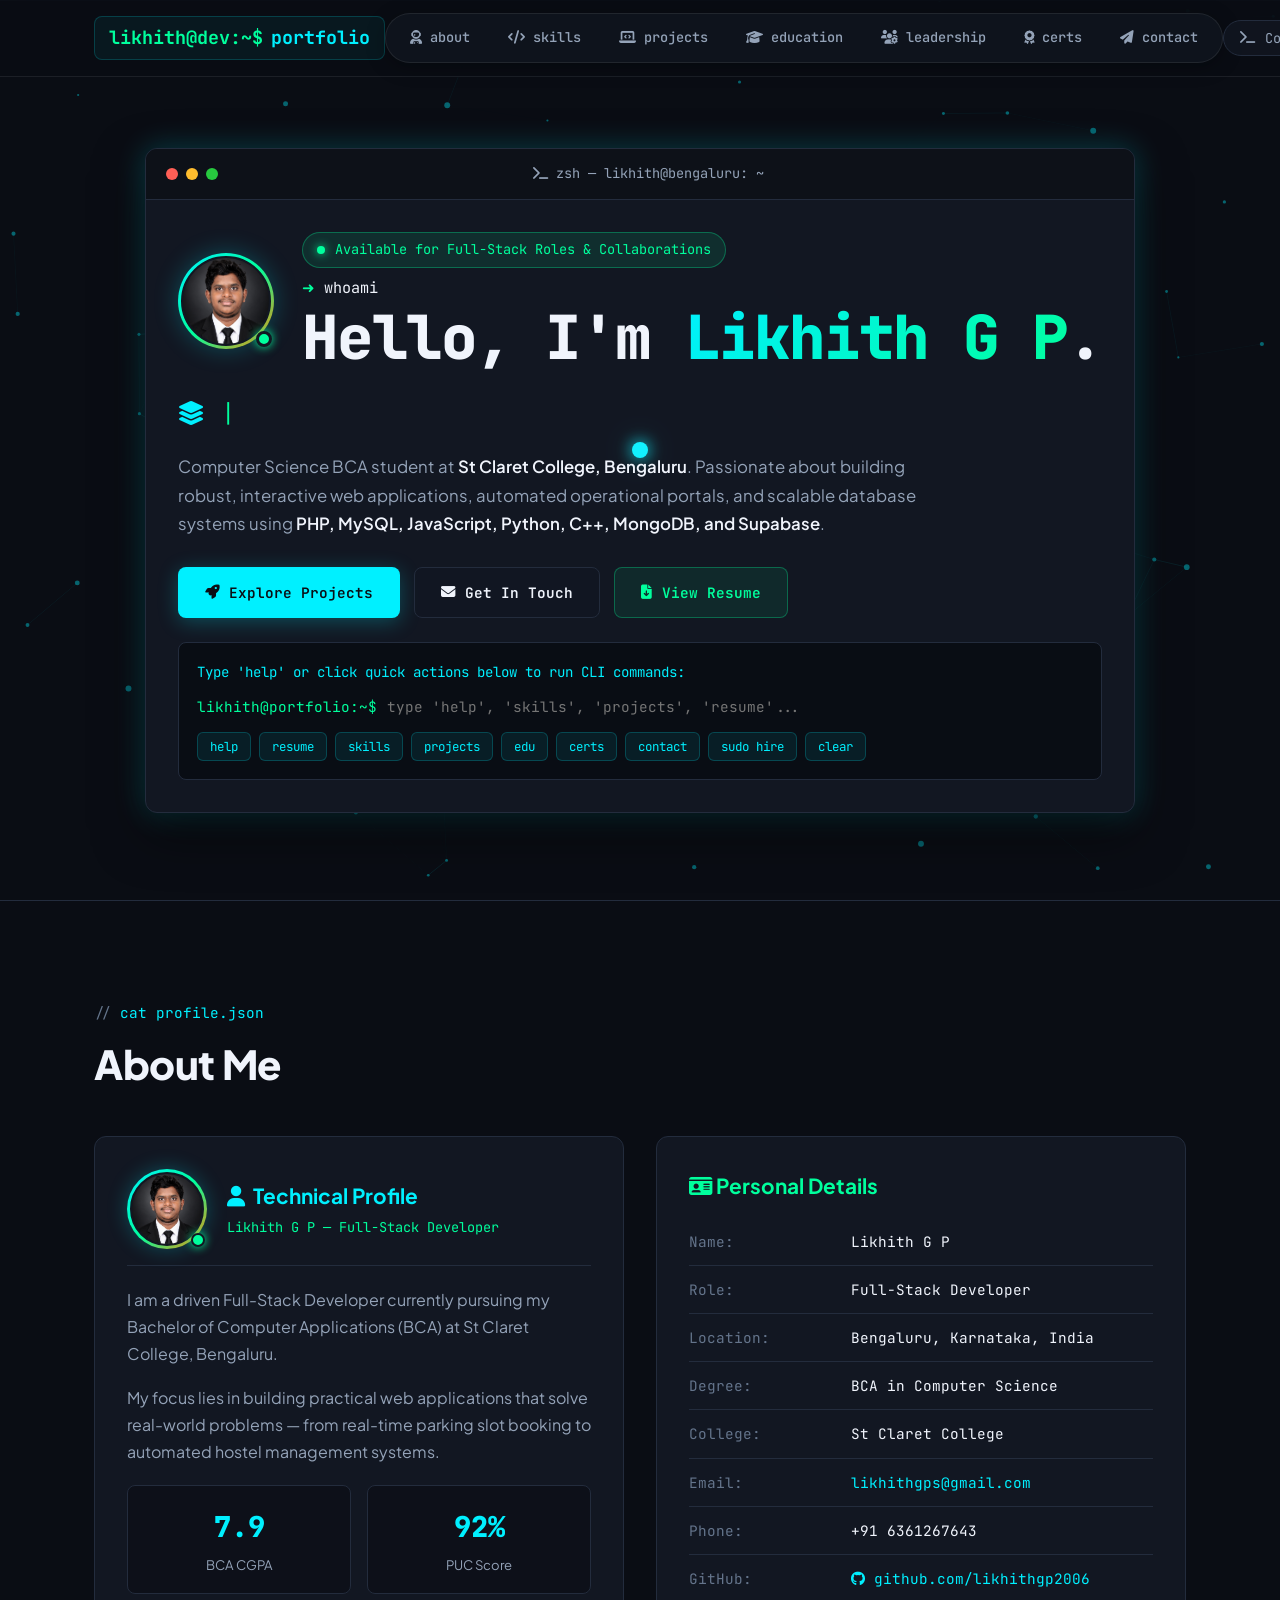
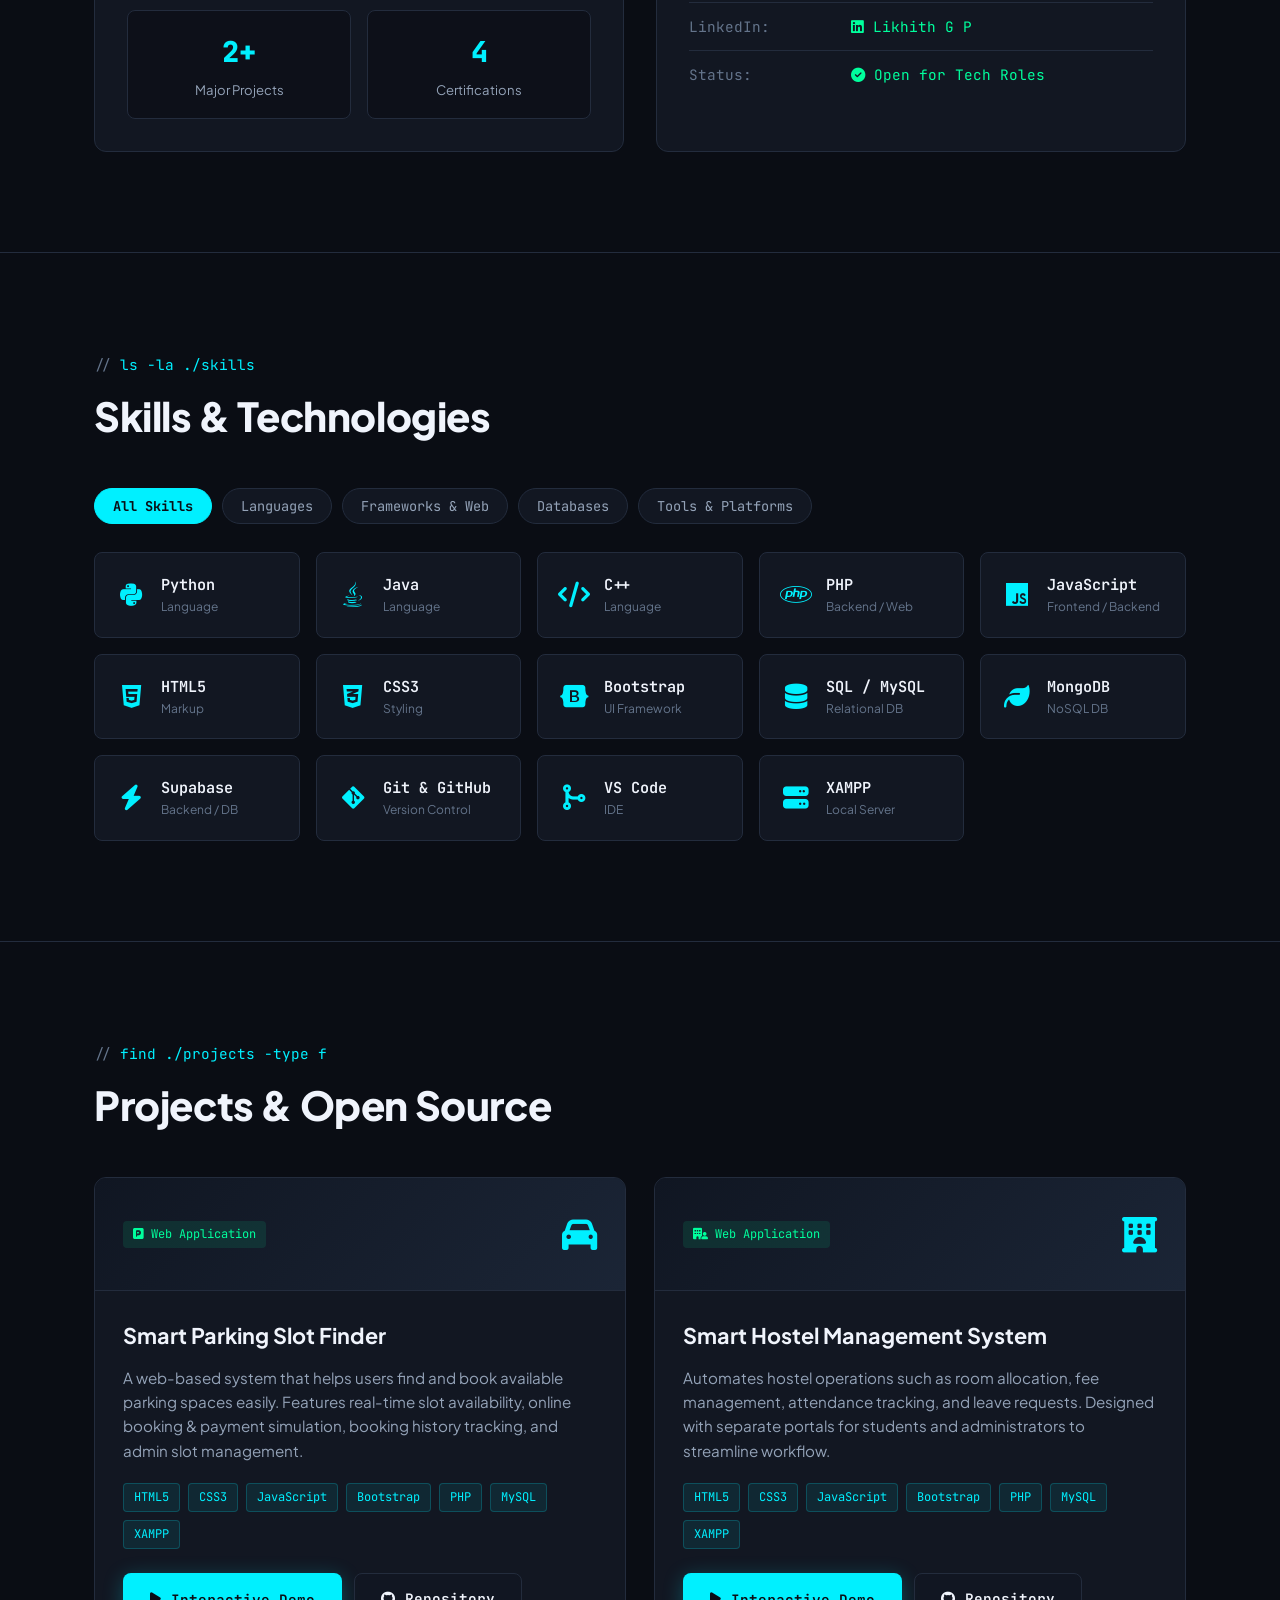
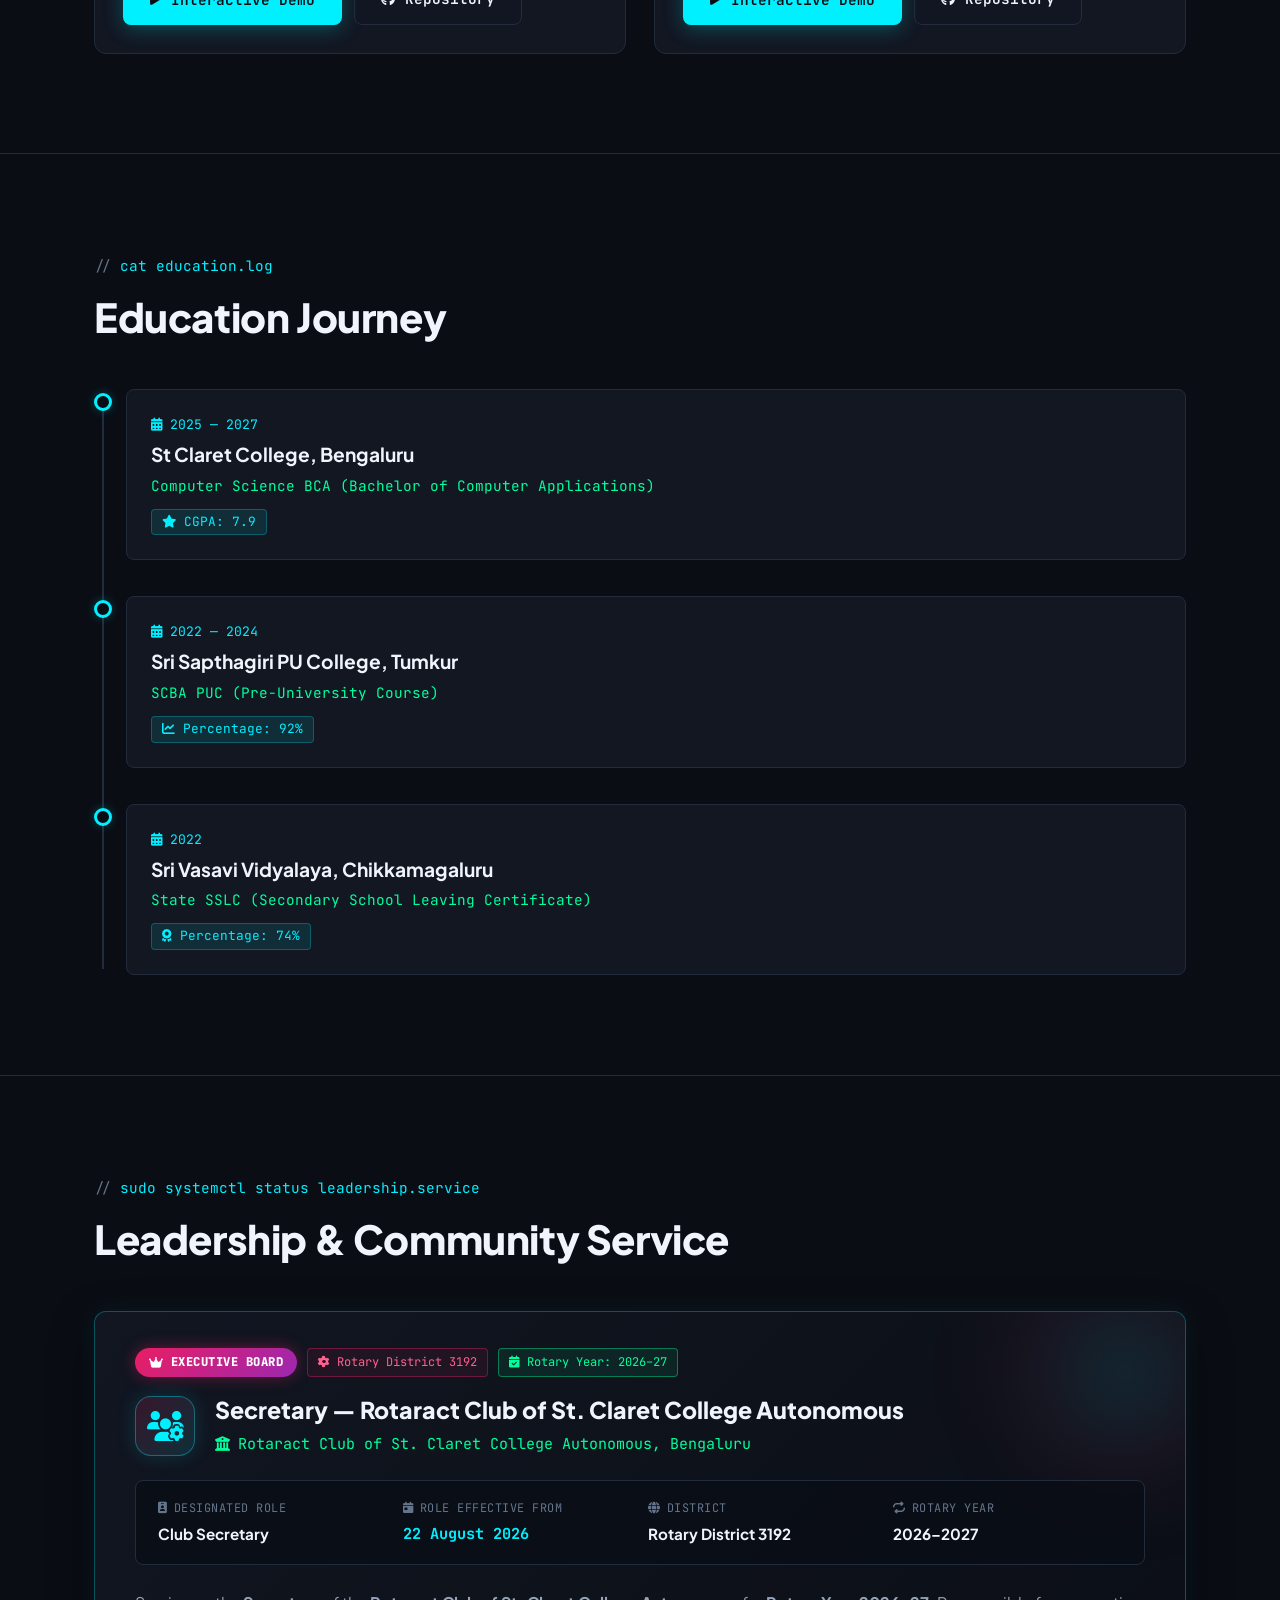
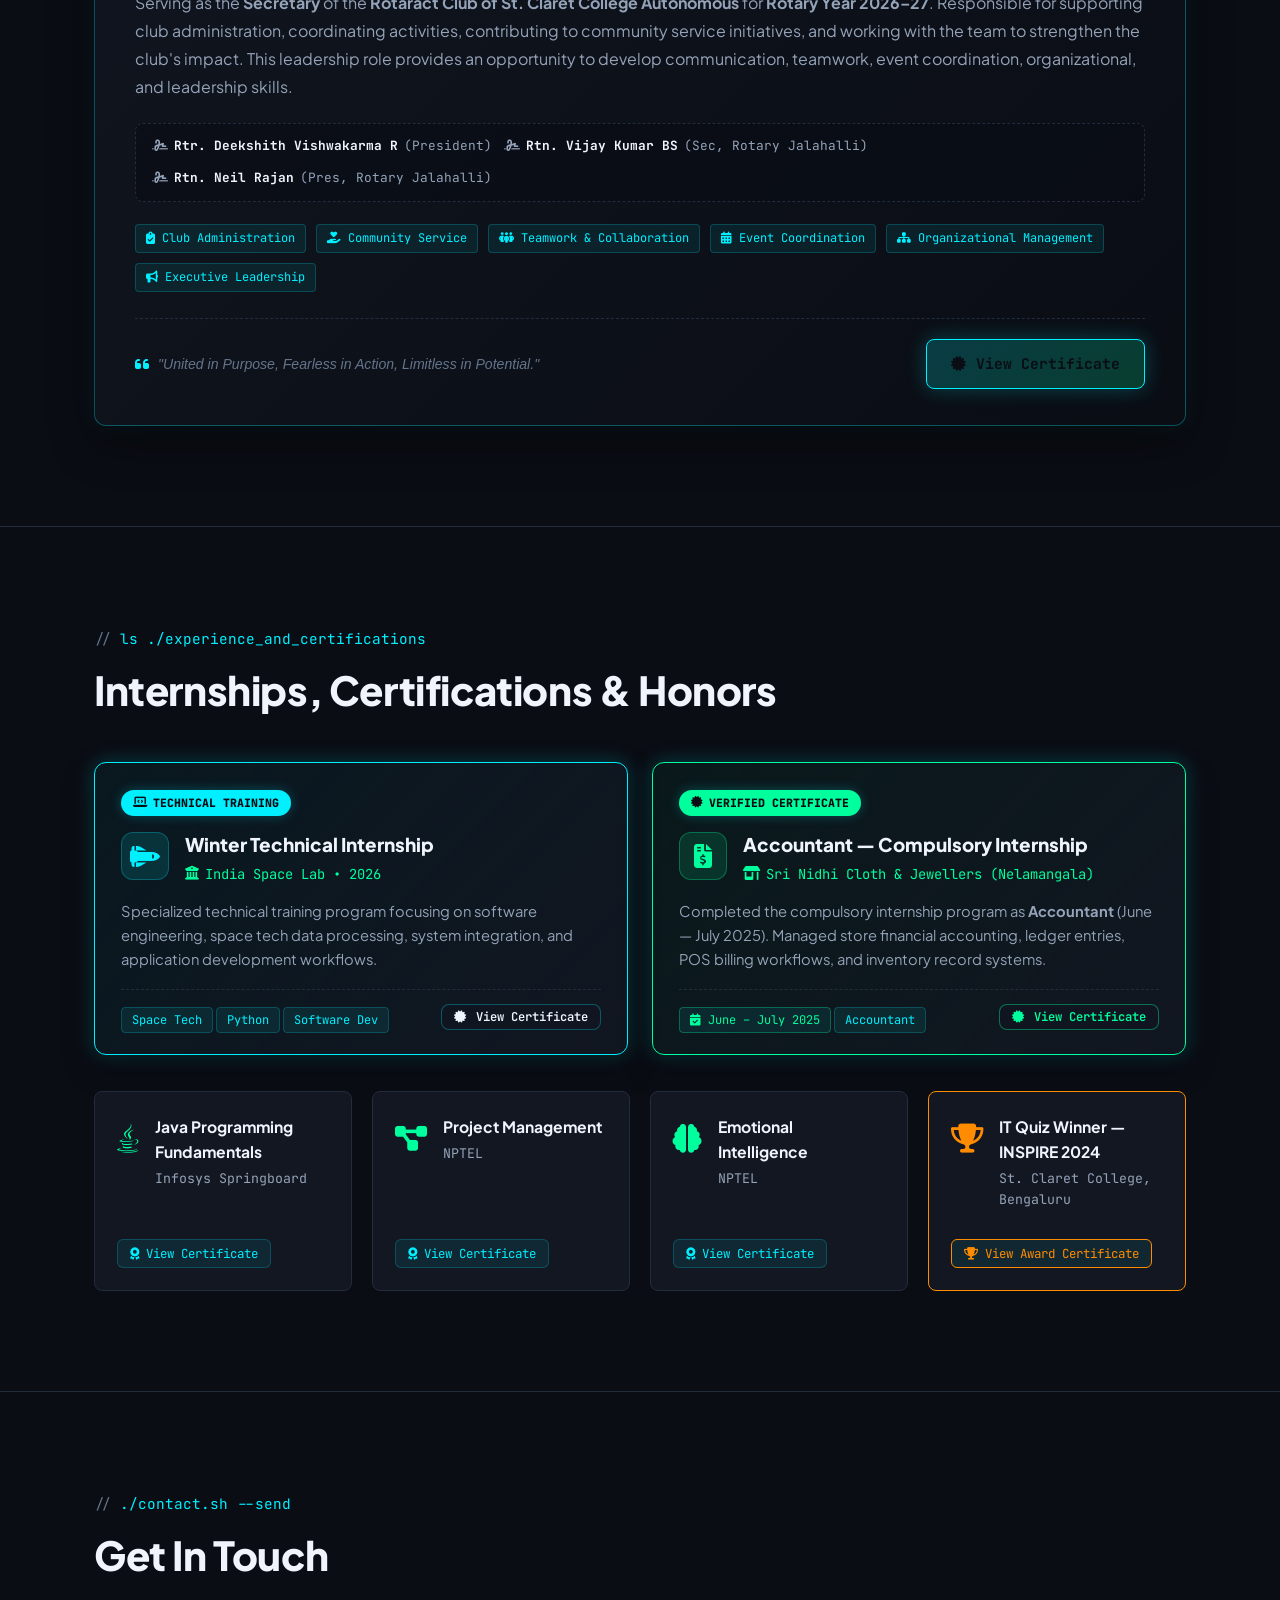
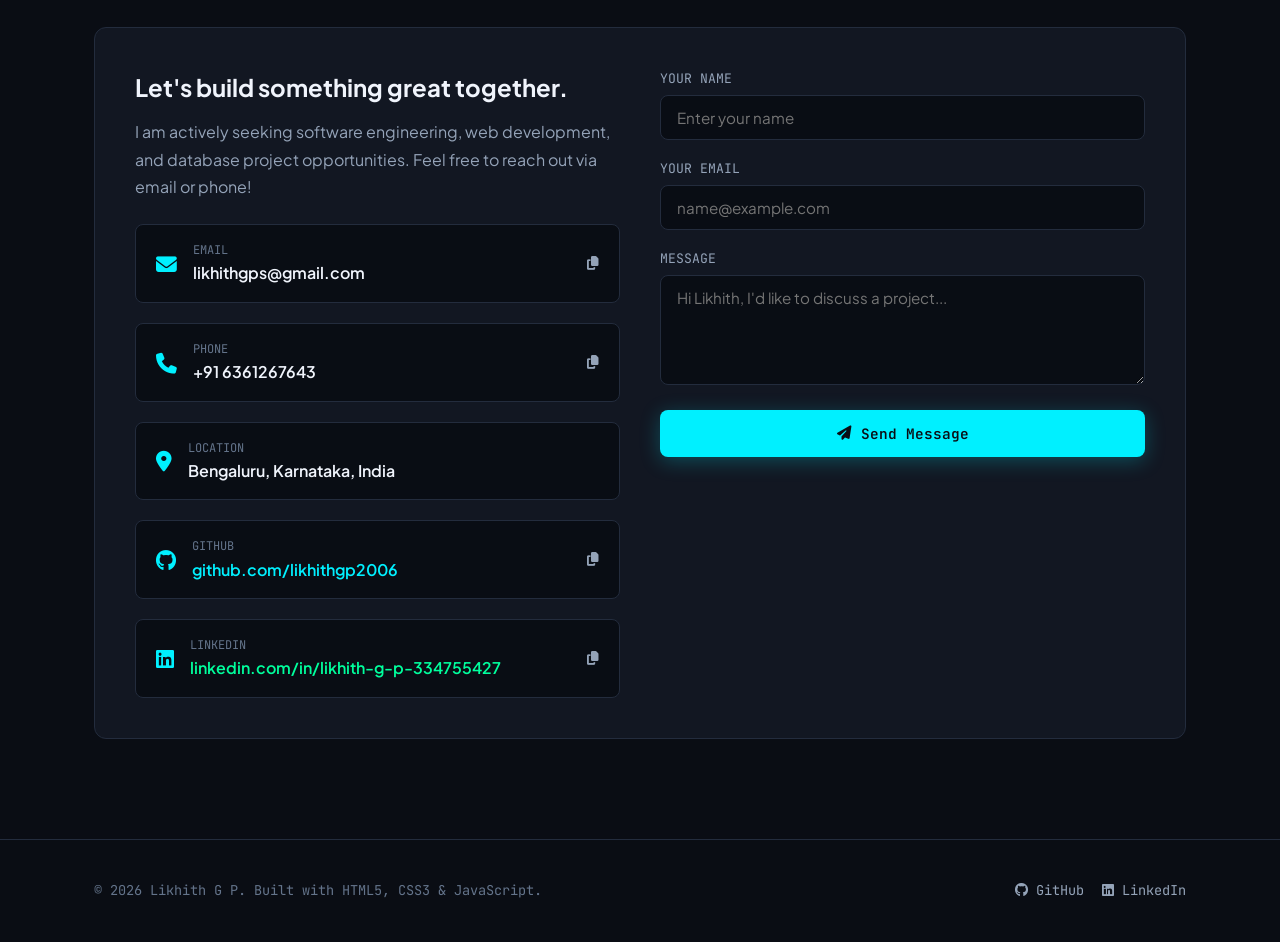
==== commit d4c1ff5a: "Remove redundant Google Drive button below view certificate" ====
--- a/index.html
+++ b/index.html
@@ -609,16 +609,10 @@
           <div class="leadership-quote">
             <i class="fa-solid fa-quote-left"></i> "United in Purpose, Fearless in Action, Limitless in Potential."
           </div>
-          <div class="leadership-actions" style="display: flex; gap: 12px; flex-wrap: wrap;">
+          <div class="leadership-actions">
             <a href="https://drive.google.com/file/d/1Jehw0mWLHWgx0H5jV7_2Ccu7QDm7OMuJ/view?usp=sharing"
               target="_blank" rel="noopener" class="btn btn-primary leadership-cert-btn" id="viewRotaractCertBtn">
               <i class="fa-solid fa-certificate"></i> View Certificate
-            </a>
-            <a href="https://drive.google.com/file/d/1Jehw0mWLHWgx0H5jV7_2Ccu7QDm7OMuJ/view?usp=sharing"
-              target="_blank" rel="noopener" class="btn btn-outline"
-              style="font-size: 0.88rem; text-decoration: none; padding: 12px 18px; display: inline-flex; align-items: center; gap: 8px;"
-              title="Open in Google Drive">
-              <i class="fa-brands fa-google-drive" style="color: #4285F4;"></i> Google Drive
             </a>
           </div>
         </div>
@@ -948,11 +942,6 @@
           <span><i class="fa-solid fa-award"></i> View Rotaract Secretary Certificate</span>
           <span class="cmd-kbd">Certificate</span>
         </div>
-        <div class="cmd-item"
-          onclick="window.open('https://drive.google.com/file/d/1Jehw0mWLHWgx0H5jV7_2Ccu7QDm7OMuJ/view?usp=sharing', '_blank'); cmdModal.classList.remove('active');">
-          <span><i class="fa-brands fa-google-drive"></i> Open Rotaract Letter on Google Drive</span>
-          <span class="cmd-kbd">Drive</span>
-        </div>
         <div class="cmd-item" onclick="navigateSection('#certs')">
           <span><i class="fa-solid fa-award"></i> Jump to Certifications</span>
           <span class="cmd-kbd">Section</span>
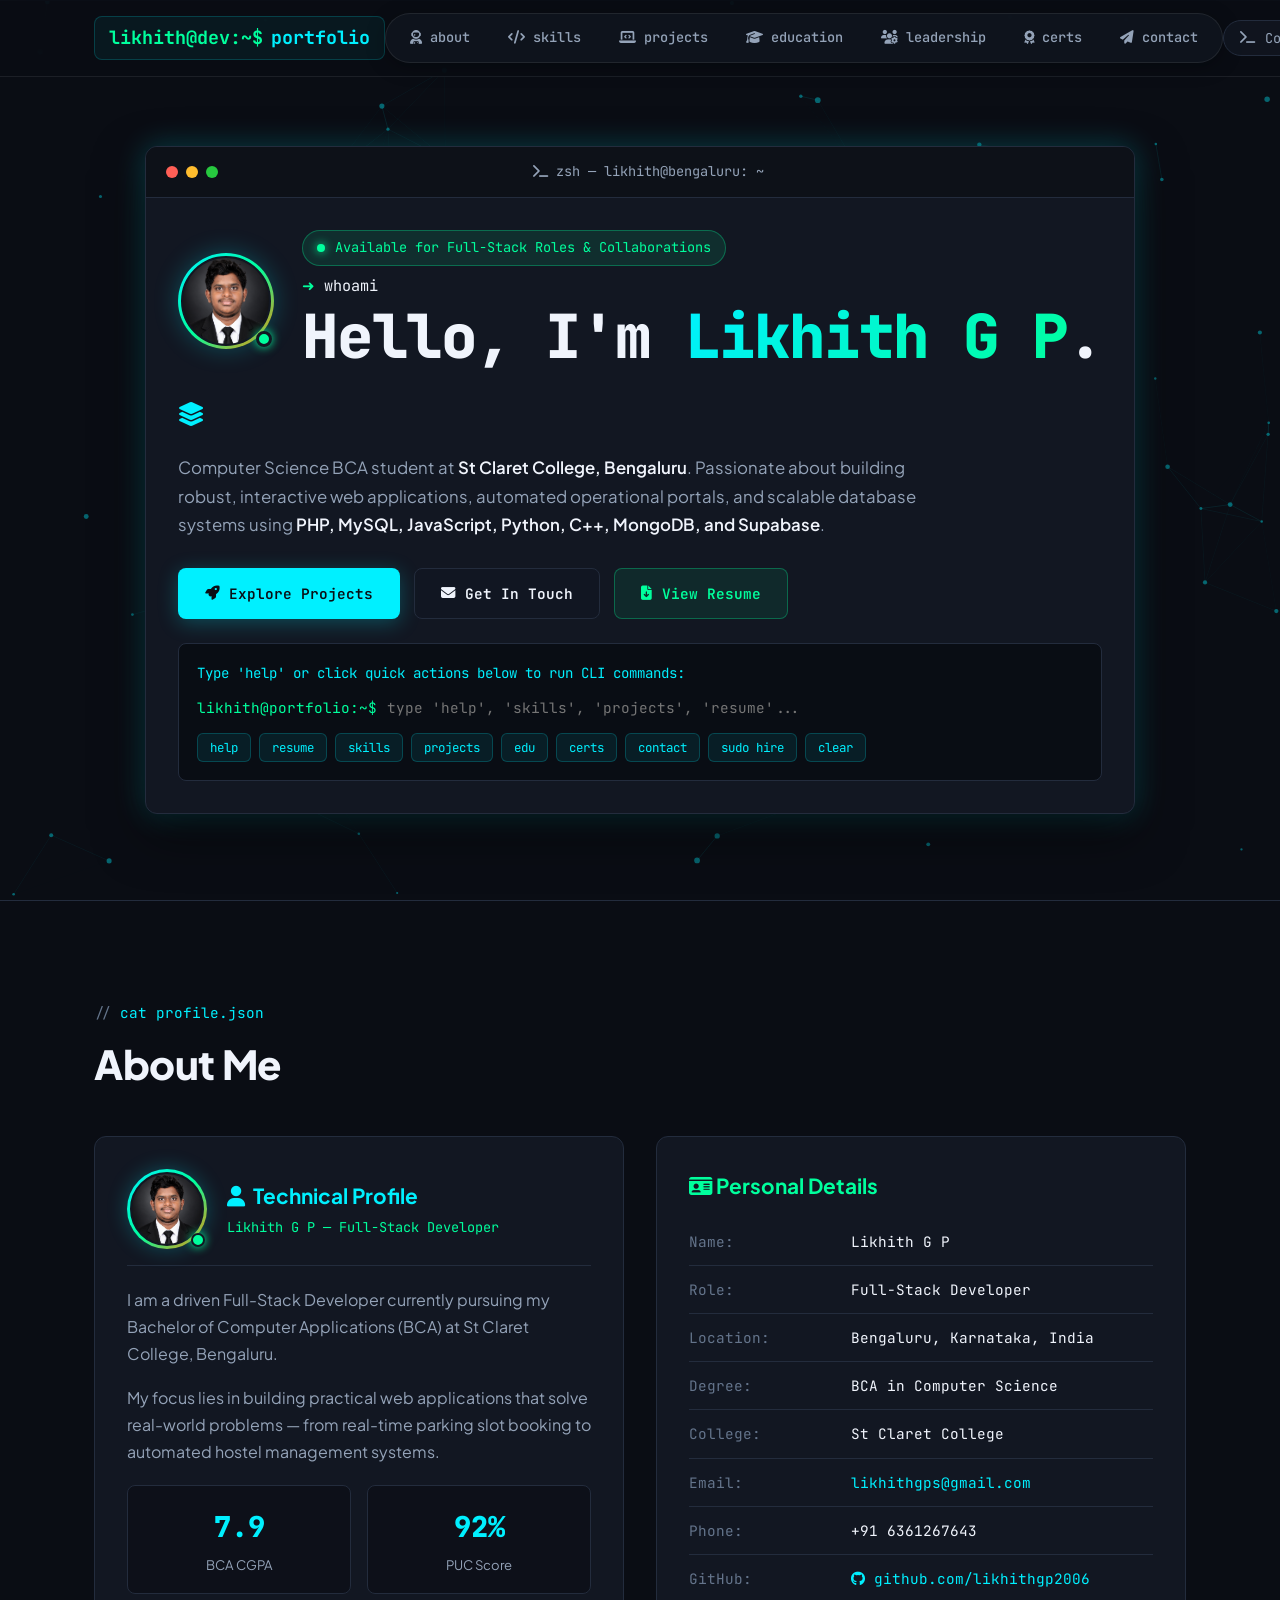
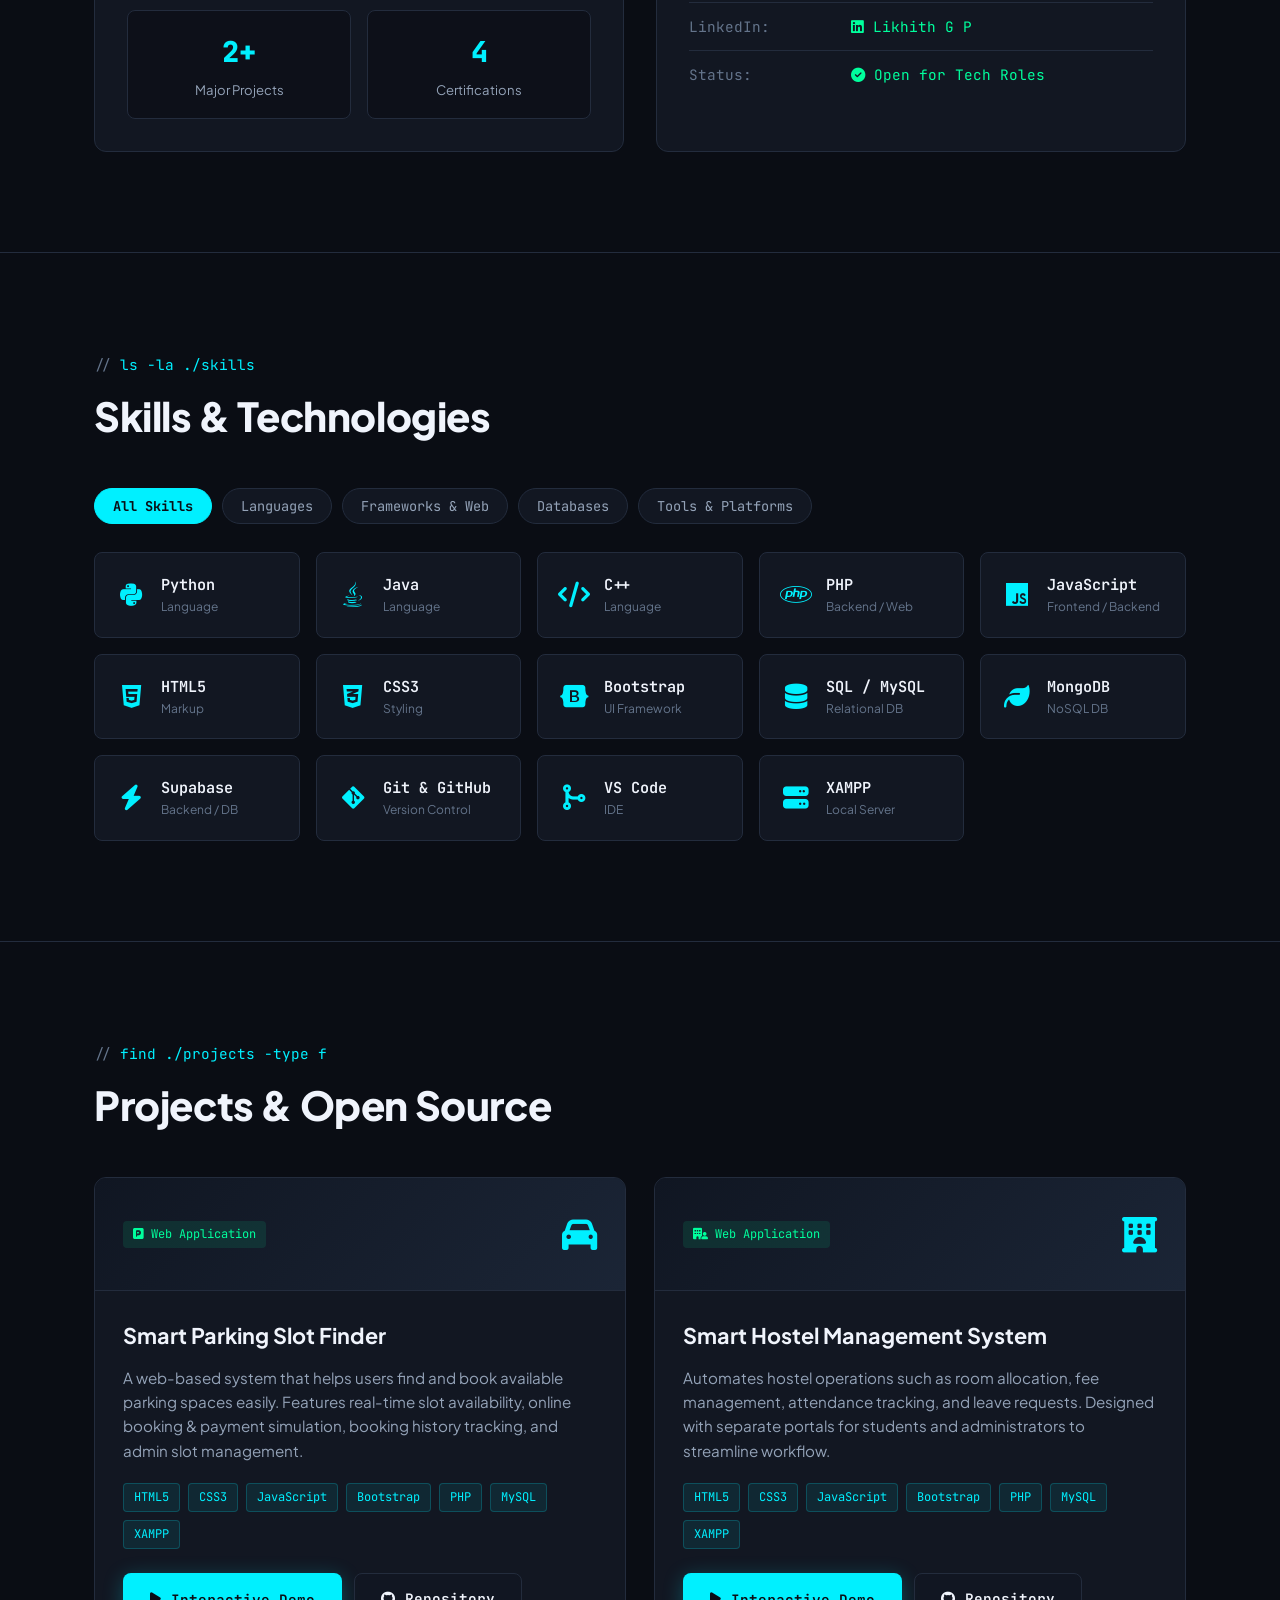
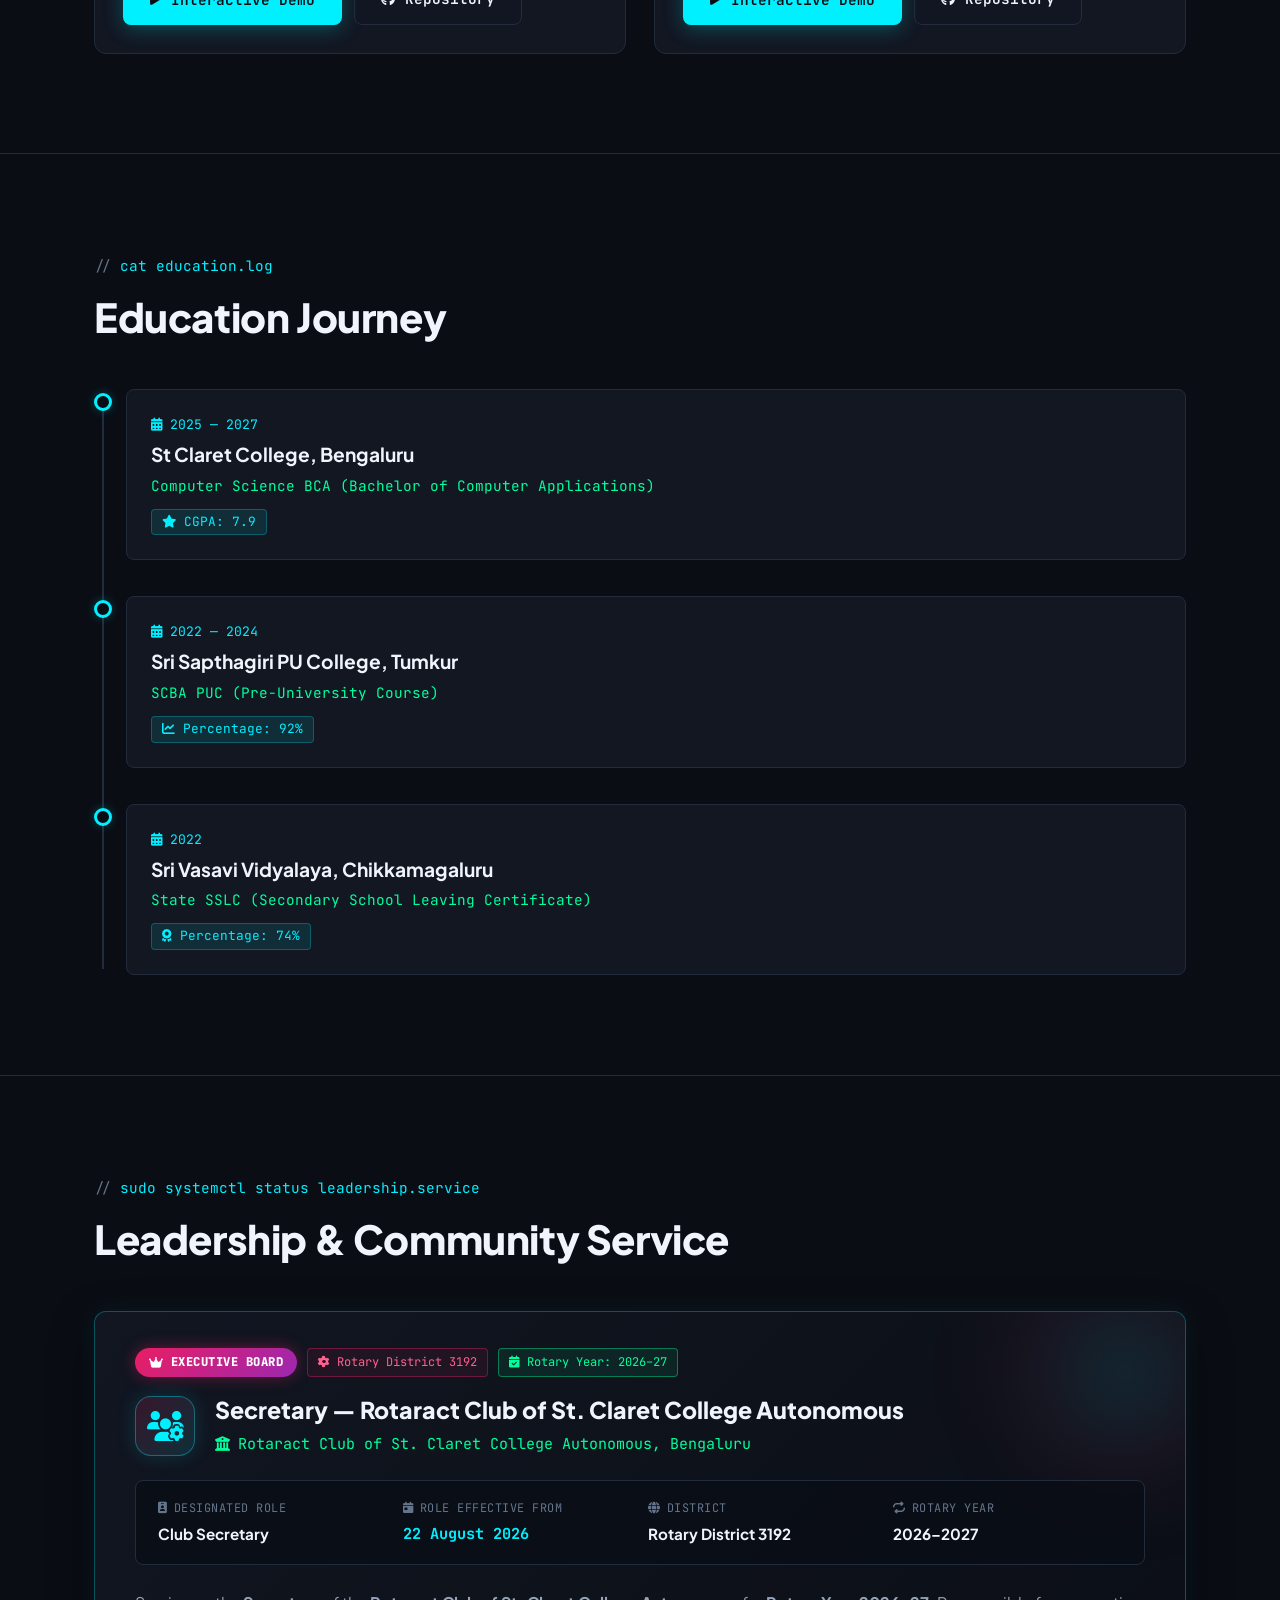
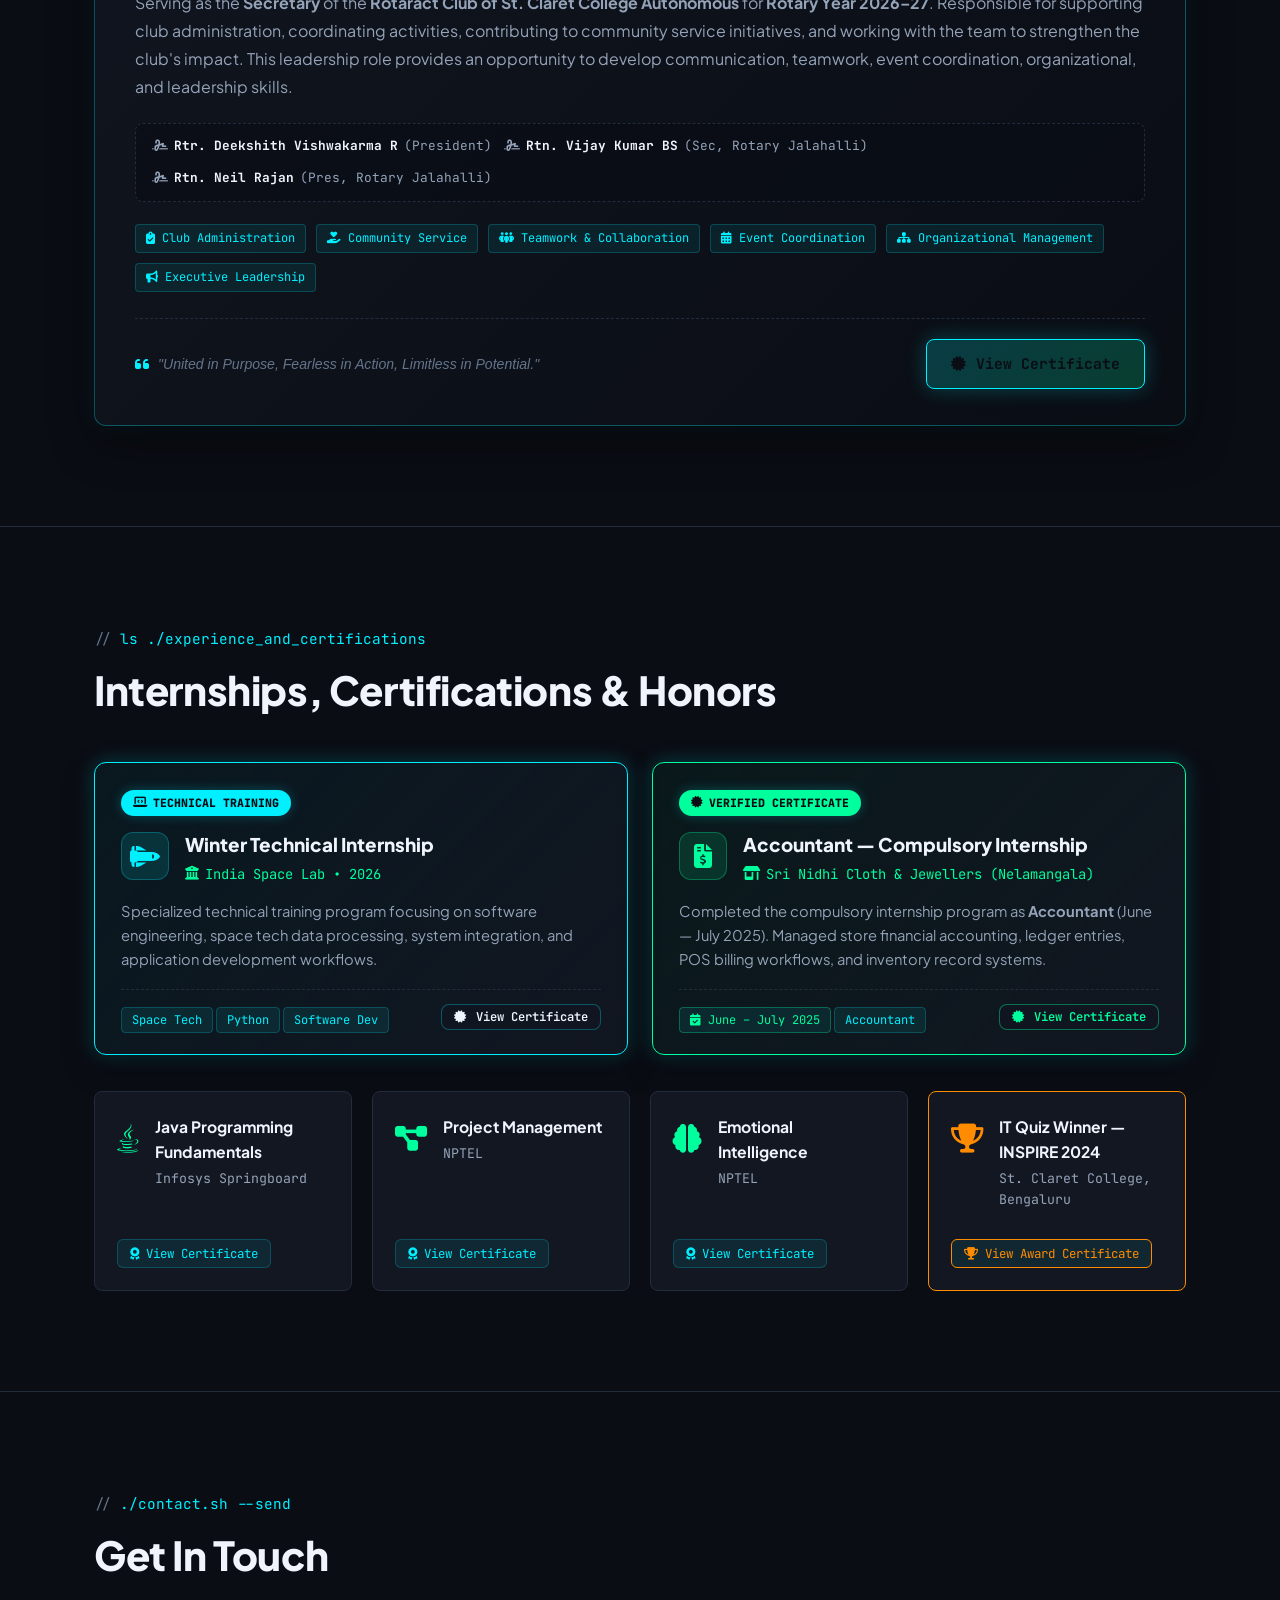
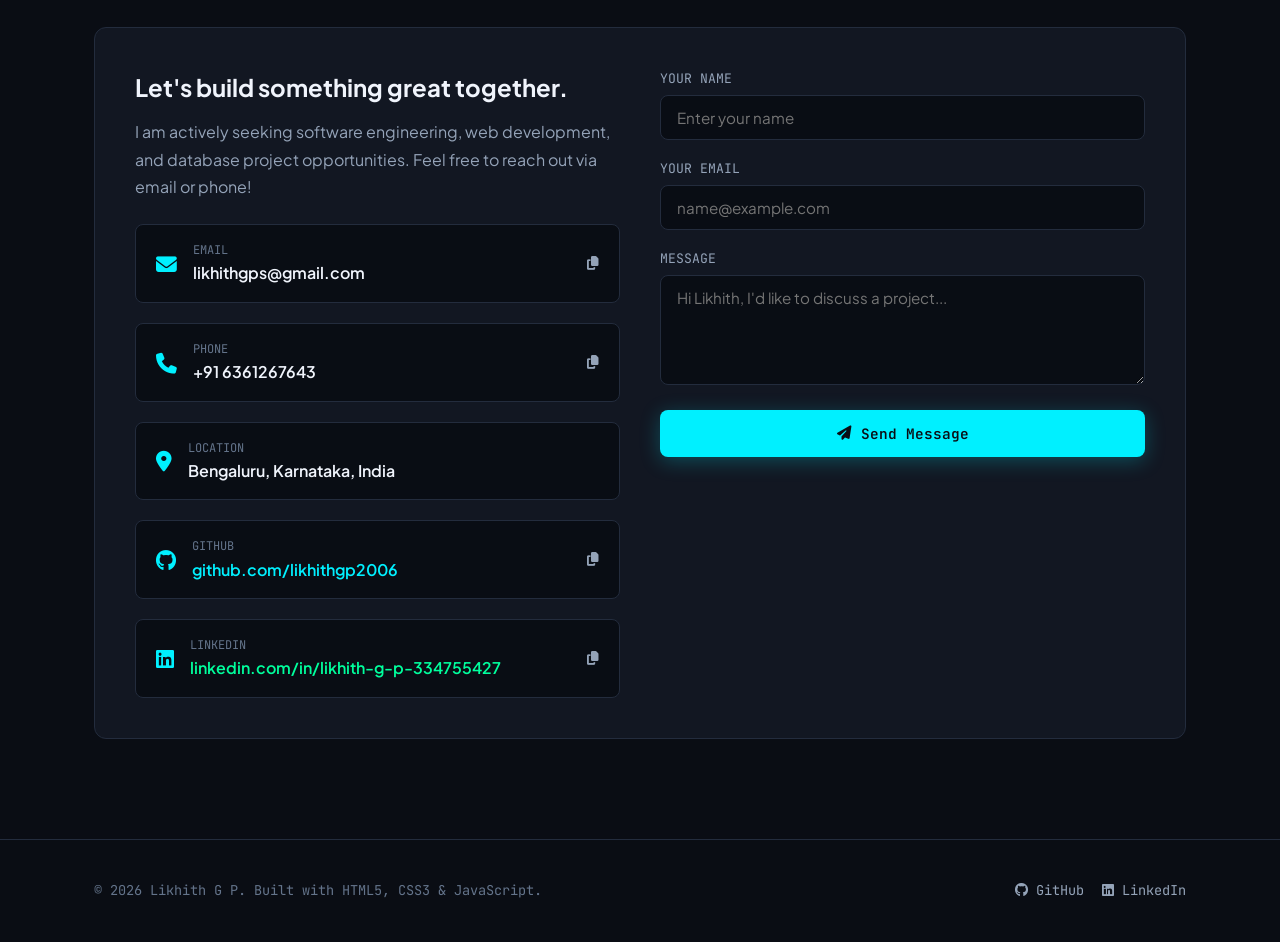
==== commit 994d81f4: "Fix hero name display on mobile and remove cursor animation" ====
--- a/index.html
+++ b/index.html
@@ -24,8 +24,7 @@
 
 <body>
 
-  <!-- Single Glowing Cursor Orb -->
-  <div id="cursor-orb"></div>
+
 
   <!-- Neat 3D Canvas Background -->
   <canvas id="bg-canvas"></canvas>
@@ -96,14 +95,14 @@
                 </div>
                 <div class="term-intro" style="margin-bottom: 4px;"><span class="cmd-prefix">➜</span> <span
                     style="color:var(--text-main)">whoami</span></div>
-                <h1 class="hero-name react-text" style="margin-bottom: 0;">Hello, I'm <span class="highlight">Likhith G
-                    P</span>.</h1>
+                <h1 class="hero-name react-text" style="margin-bottom: 0;">Hello, I'm <span class="highlight">Likhith
+                    G&nbsp;P</span>.</h1>
               </div>
             </div>
 
             <div class="hero-subtitle react-text">
               <i class="fa-solid fa-layer-group"></i> <span id="heroTypewriter">Full-Stack Web & Database
-                Developer</span><span class="typewriter-cursor">|</span>
+                Developer</span>
             </div>
 
             <p class="hero-bio">
@@ -610,8 +609,8 @@
             <i class="fa-solid fa-quote-left"></i> "United in Purpose, Fearless in Action, Limitless in Potential."
           </div>
           <div class="leadership-actions">
-            <a href="https://drive.google.com/file/d/1Jehw0mWLHWgx0H5jV7_2Ccu7QDm7OMuJ/view?usp=sharing"
-              target="_blank" rel="noopener" class="btn btn-primary leadership-cert-btn" id="viewRotaractCertBtn">
+            <a href="https://drive.google.com/file/d/1Jehw0mWLHWgx0H5jV7_2Ccu7QDm7OMuJ/view?usp=sharing" target="_blank"
+              rel="noopener" class="btn btn-primary leadership-cert-btn" id="viewRotaractCertBtn">
               <i class="fa-solid fa-certificate"></i> View Certificate
             </a>
           </div>
--- a/styles.css
+++ b/styles.css
@@ -43,12 +43,13 @@
   box-sizing: border-box;
 }
 
-/* HIDE DEFAULT SYSTEM CURSOR */
-body,
+/* STANDARD SYSTEM CURSORS */
+body {
+  cursor: default;
+}
+
 a,
 button,
-input,
-textarea,
 select,
 .chip-btn,
 .nav-link,
@@ -56,8 +57,16 @@
 .parking-slot,
 .portal-btn,
 .cmd-item,
-.copy-btn {
-  cursor: none !important;
+.copy-btn,
+.btn,
+.mobile-menu-btn,
+.cmd-trigger {
+  cursor: pointer;
+}
+
+input,
+textarea {
+  cursor: text;
 }
 
 html {
@@ -74,22 +83,9 @@
   position: relative;
 }
 
-/* DYNAMIC HERO TYPEWRITER */
+/* DYNAMIC HERO TYPEWRITER CURSOR DISABLED */
 .typewriter-cursor {
-  display: inline-block;
-  color: var(--secondary);
-  font-weight: 300;
-  margin-left: 2px;
-  animation: blinkCursor 0.8s infinite;
-}
-
-@keyframes blinkCursor {
-  0%, 100% {
-    opacity: 1;
-  }
-  50% {
-    opacity: 0;
-  }
+  display: none !important;
 }
 
 /* 3D INTERACTIVE TILT SUPPORT */
@@ -117,33 +113,9 @@
   font-size: 0.9rem;
 }
 
-/* COMPACT ELEGANT GLOWING CURSOR ORB (NO ENLARGEMENT) */
+/* CURSOR ORB REMOVED */
 #cursor-orb {
-  width: 16px;
-  height: 16px;
-  position: fixed;
-  top: 0;
-  left: 0;
-  pointer-events: none;
-  z-index: 10000;
-  transform: translate(-50%, -50%);
-  border-radius: 50%;
-  background: var(--primary);
-  box-shadow: 0 0 16px var(--primary), 0 0 30px var(--primary-glow);
-  mix-blend-mode: screen;
-  transition: transform 0.15s ease, background-color 0.25s ease, box-shadow 0.25s ease;
-  will-change: left, top;
-}
-
-#cursor-orb.hovered {
-  background: var(--secondary);
-  box-shadow: 0 0 20px var(--secondary), 0 0 35px rgba(0, 255, 157, 0.4);
-}
-
-#cursor-orb.clicking {
-  transform: translate(-50%, -50%) scale(0.7);
-  background: var(--accent);
-  box-shadow: 0 0 18px var(--accent);
+  display: none !important;
 }
 
 /* Custom Scrollbar */
@@ -444,7 +416,7 @@
 .hero-name {
   font-size: clamp(2.2rem, 5vw, 3.8rem);
   font-weight: 800;
-  line-height: 1.1;
+  line-height: 1.15;
   color: var(--text-main);
   margin-bottom: 12px;
   letter-spacing: -0.02em;
@@ -454,6 +426,8 @@
   background: linear-gradient(135deg, var(--primary), var(--secondary));
   -webkit-background-clip: text;
   -webkit-text-fill-color: transparent;
+  white-space: nowrap;
+  display: inline-block;
 }
 
 .hero-subtitle {
@@ -1833,7 +1807,13 @@
 }
 
 @media (max-width: 600px) {
+  .term-body {
+    padding: 24px 18px;
+  }
+
   .hero-profile-row {
+    flex-direction: column;
+    align-items: flex-start;
     gap: 16px;
   }
 
@@ -1843,7 +1823,14 @@
   }
 
   .hero-name {
-    font-size: 2.2rem;
+    font-size: clamp(1.55rem, 6.2vw, 2.1rem);
+    line-height: 1.2;
+    margin-bottom: 8px;
+  }
+
+  .hero-name .highlight {
+    white-space: nowrap;
+    display: inline-block;
   }
 
   .parking-sim-grid {
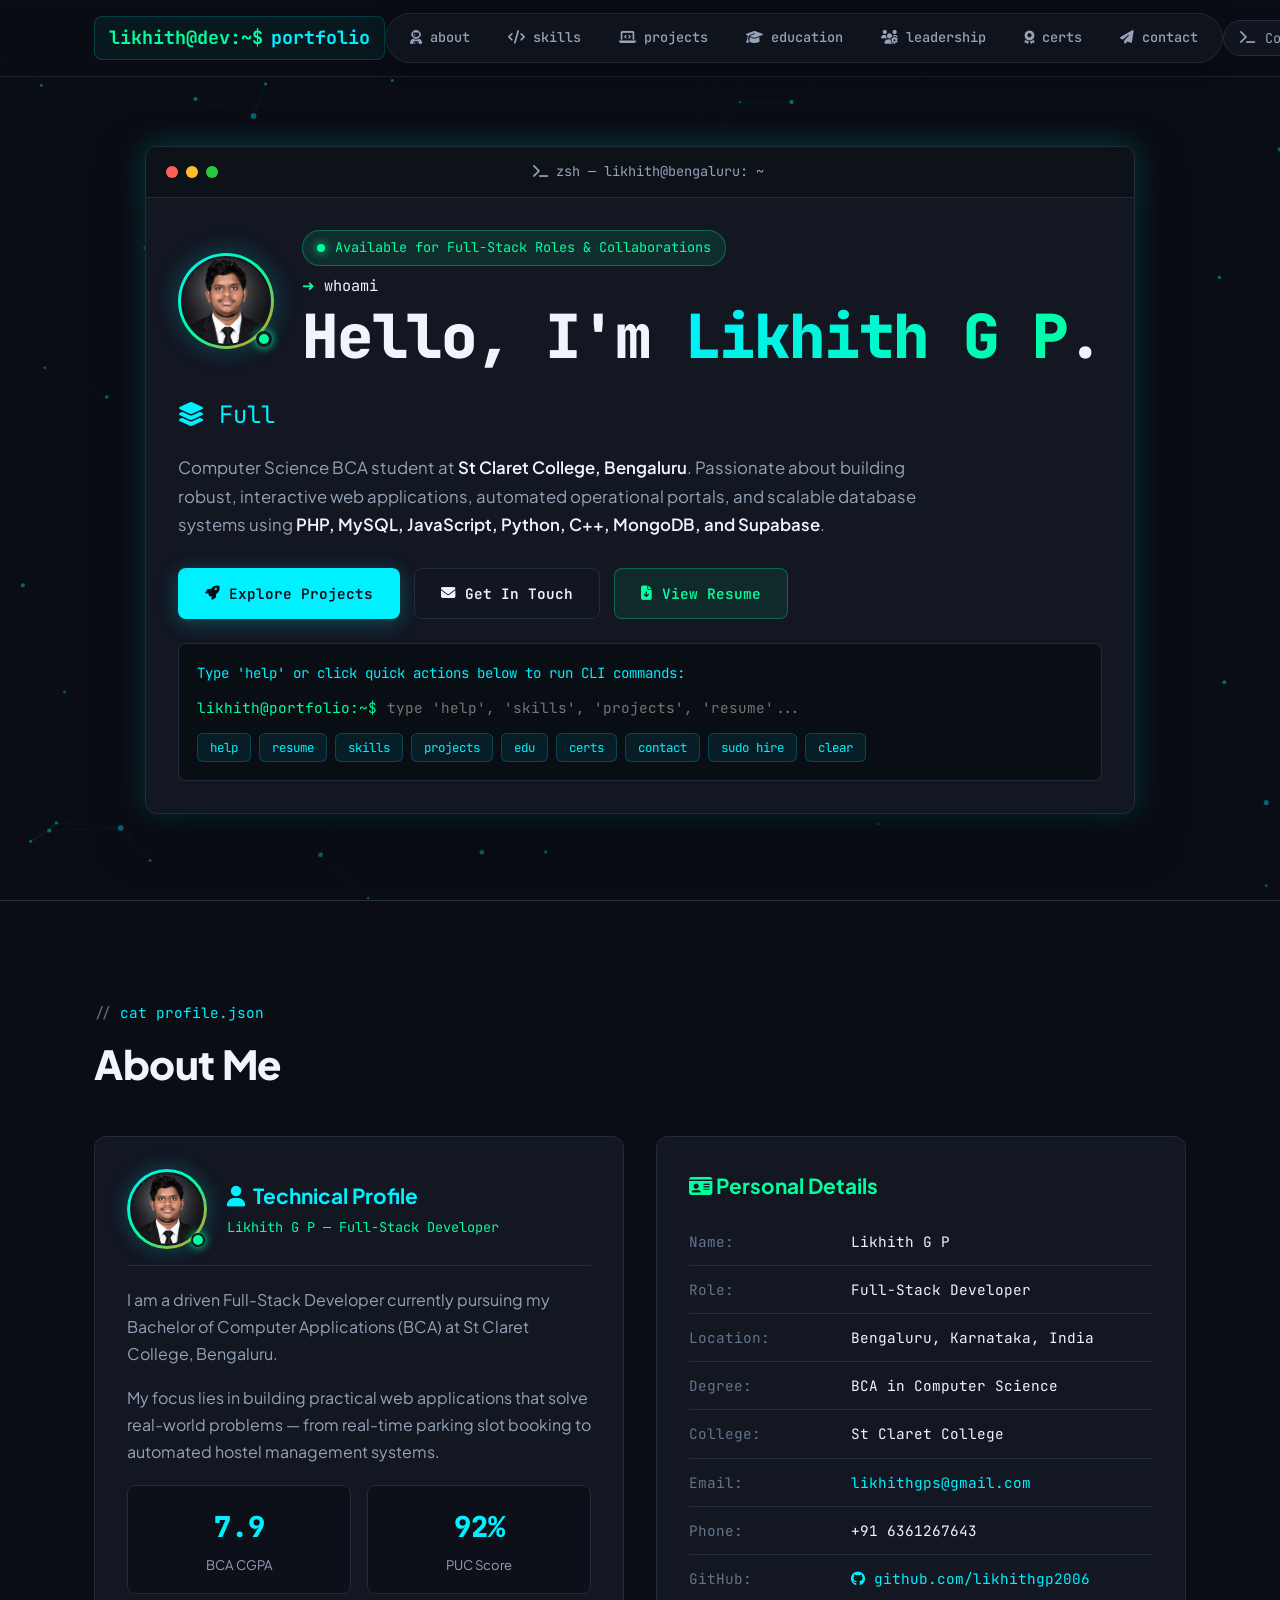
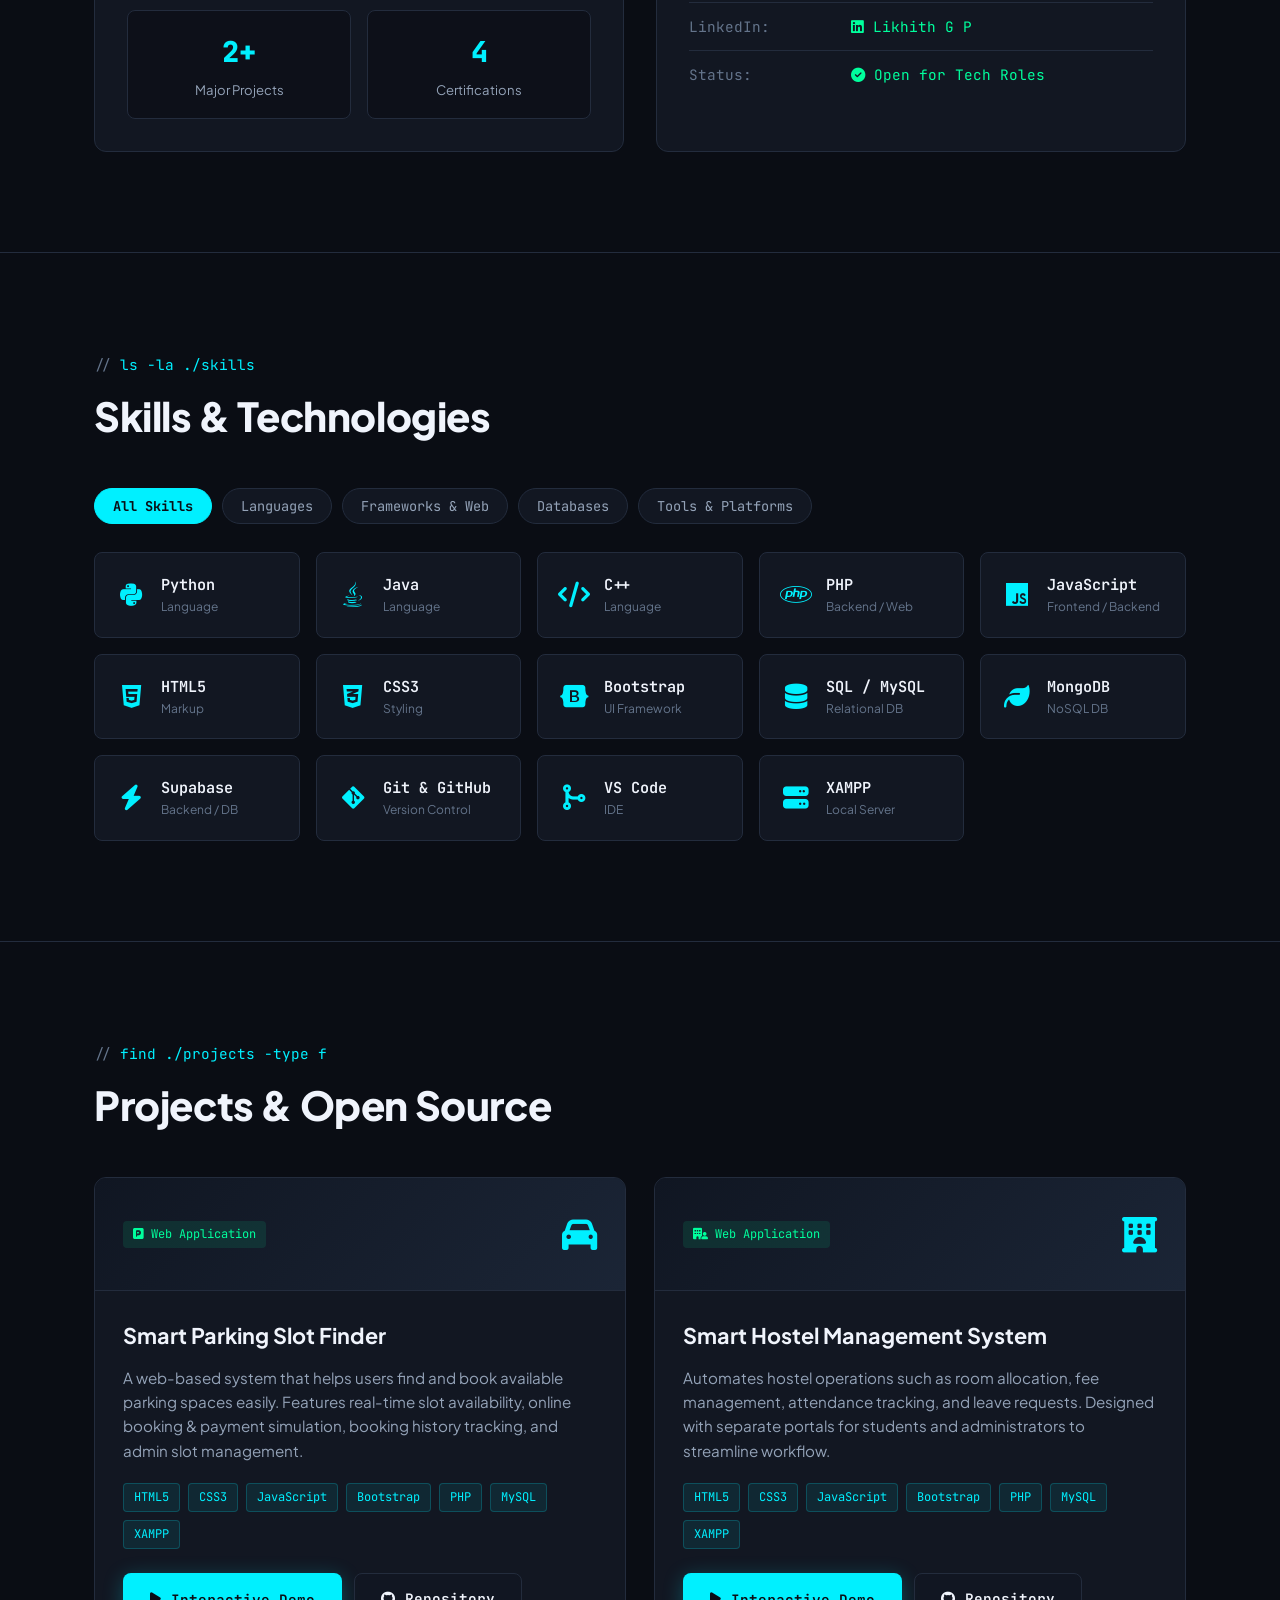
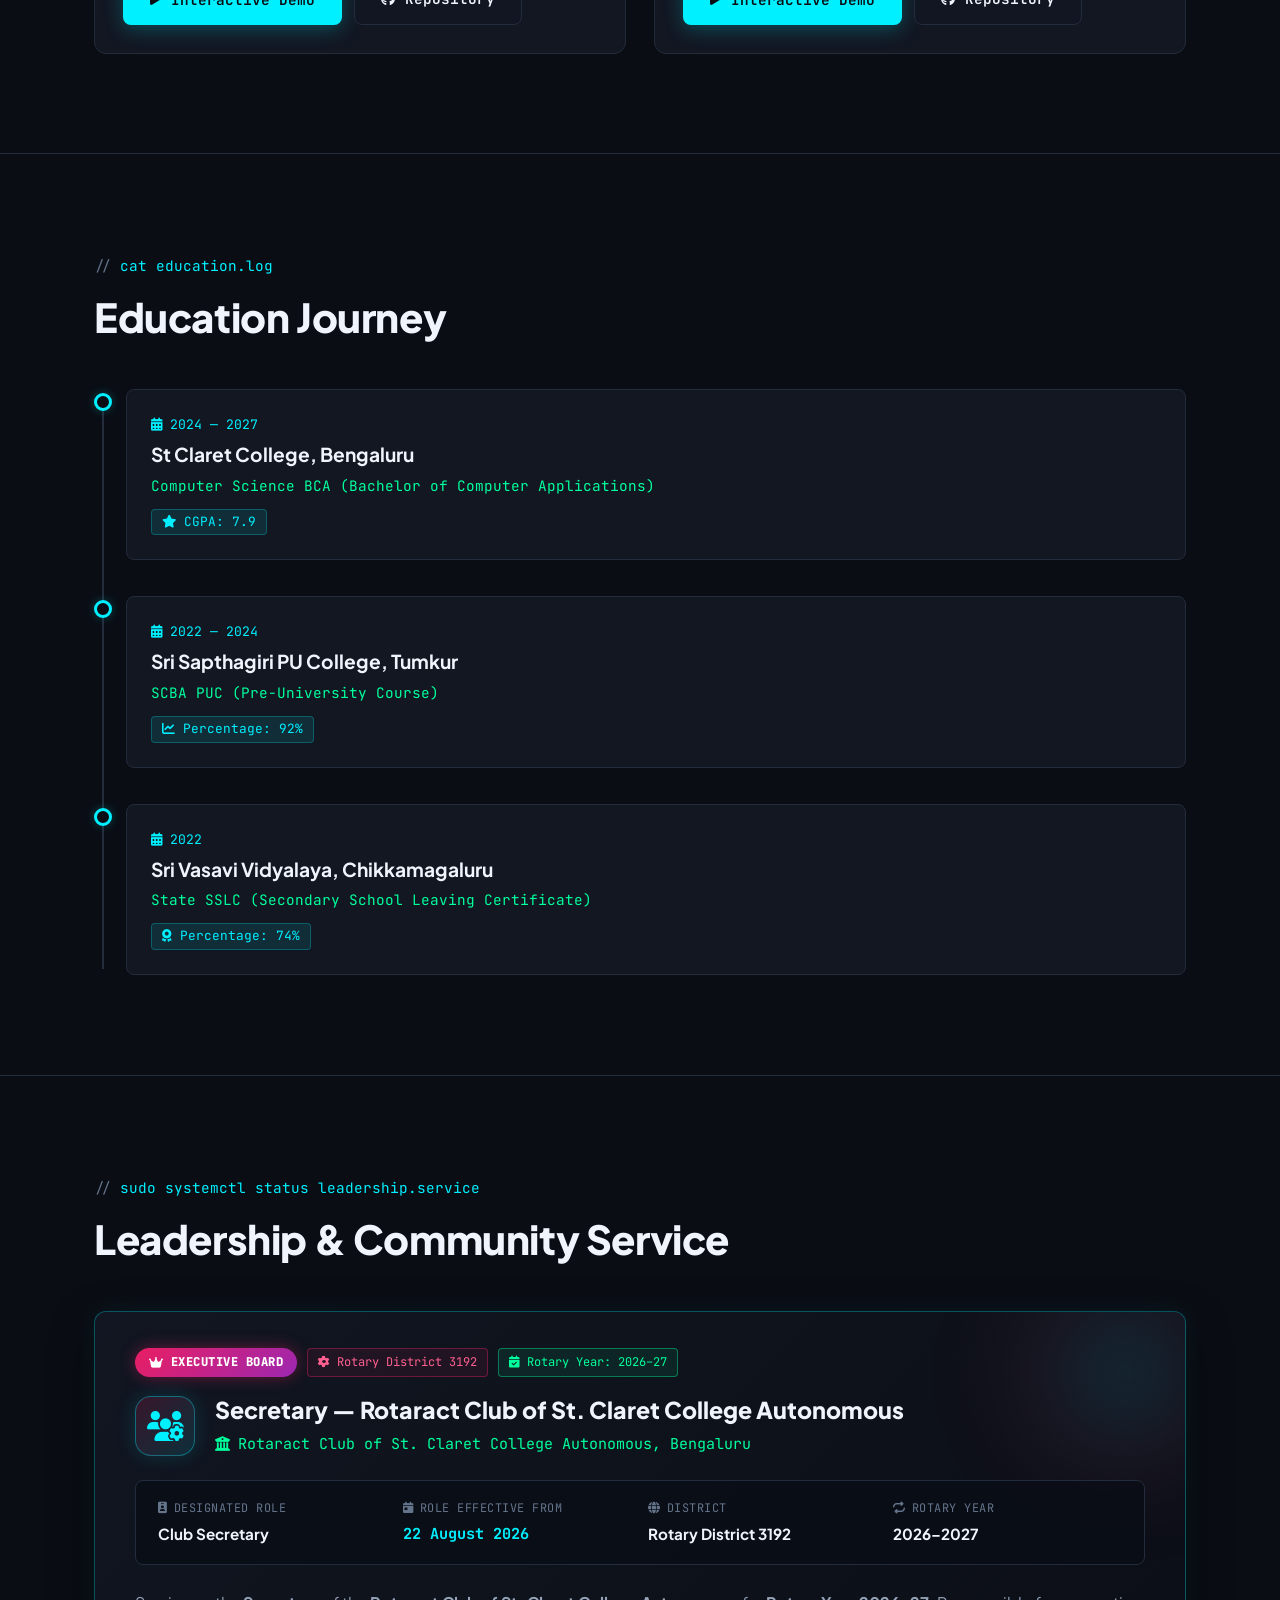
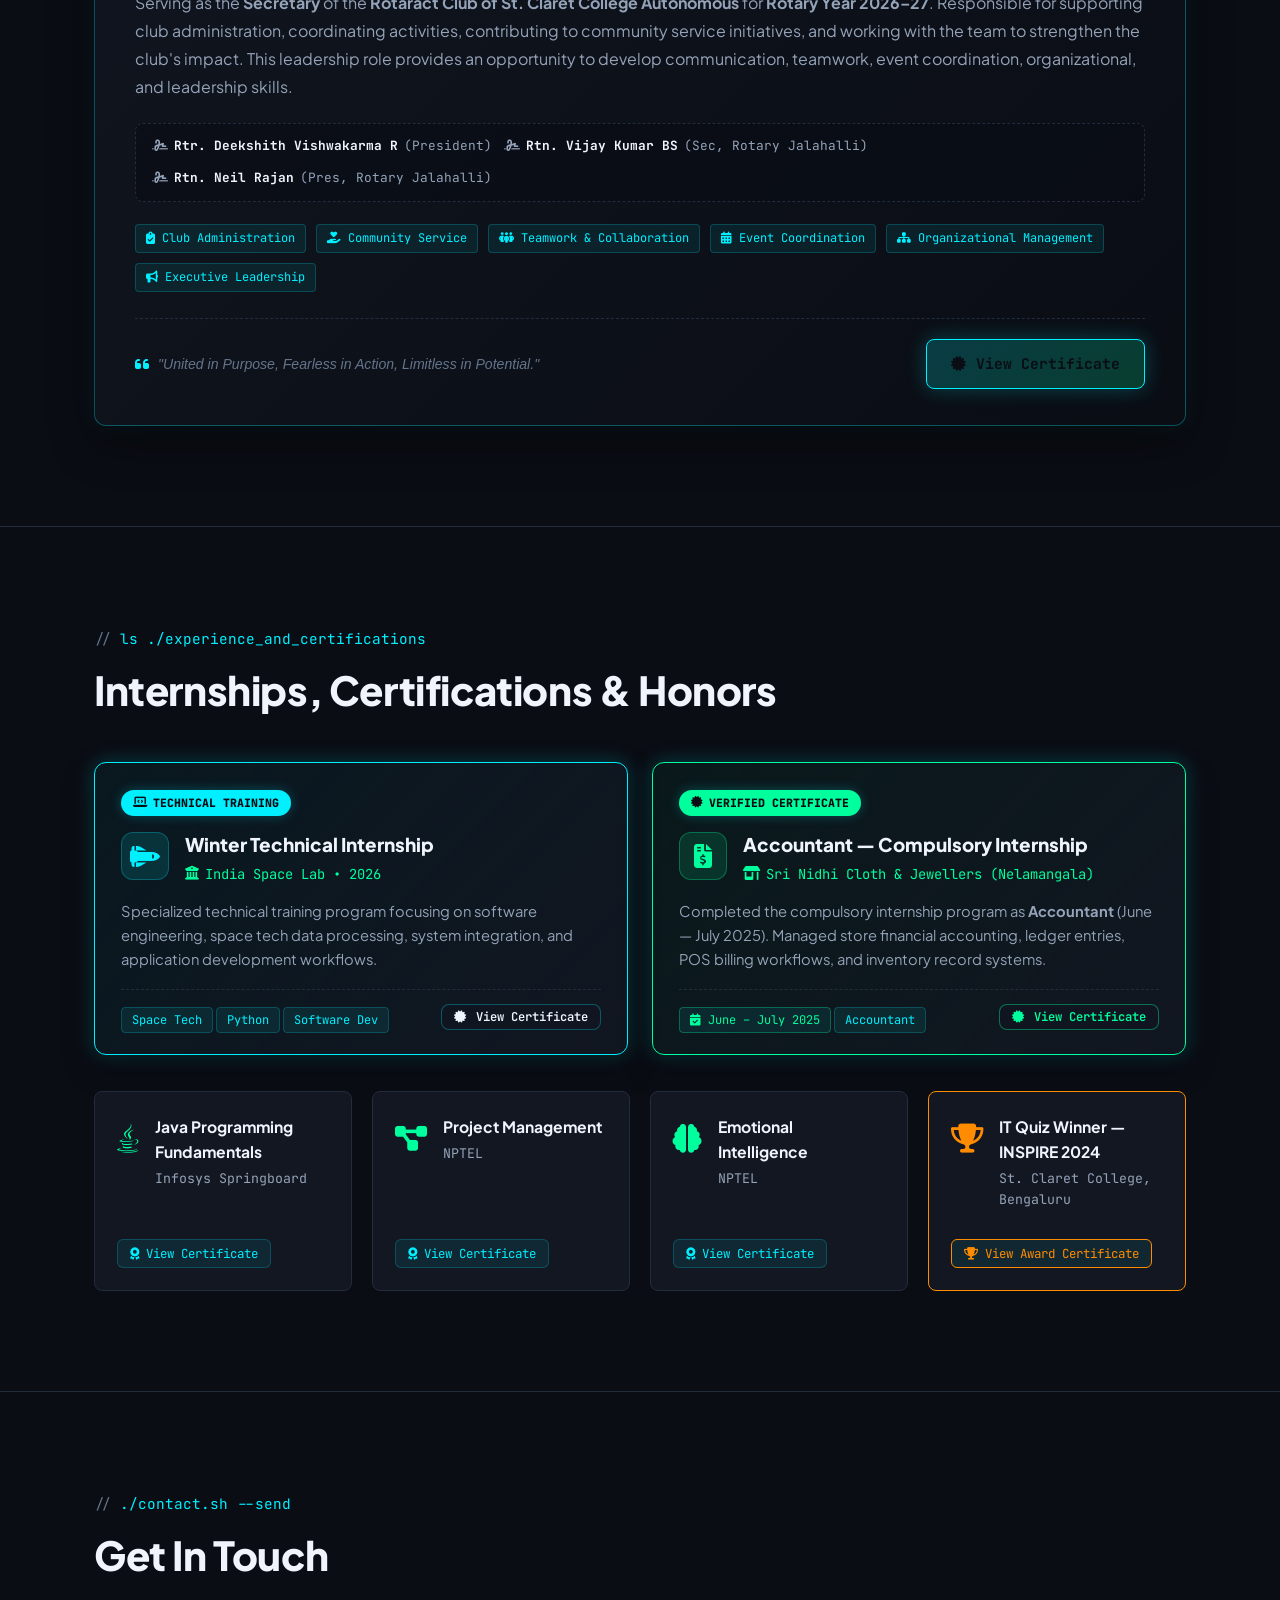
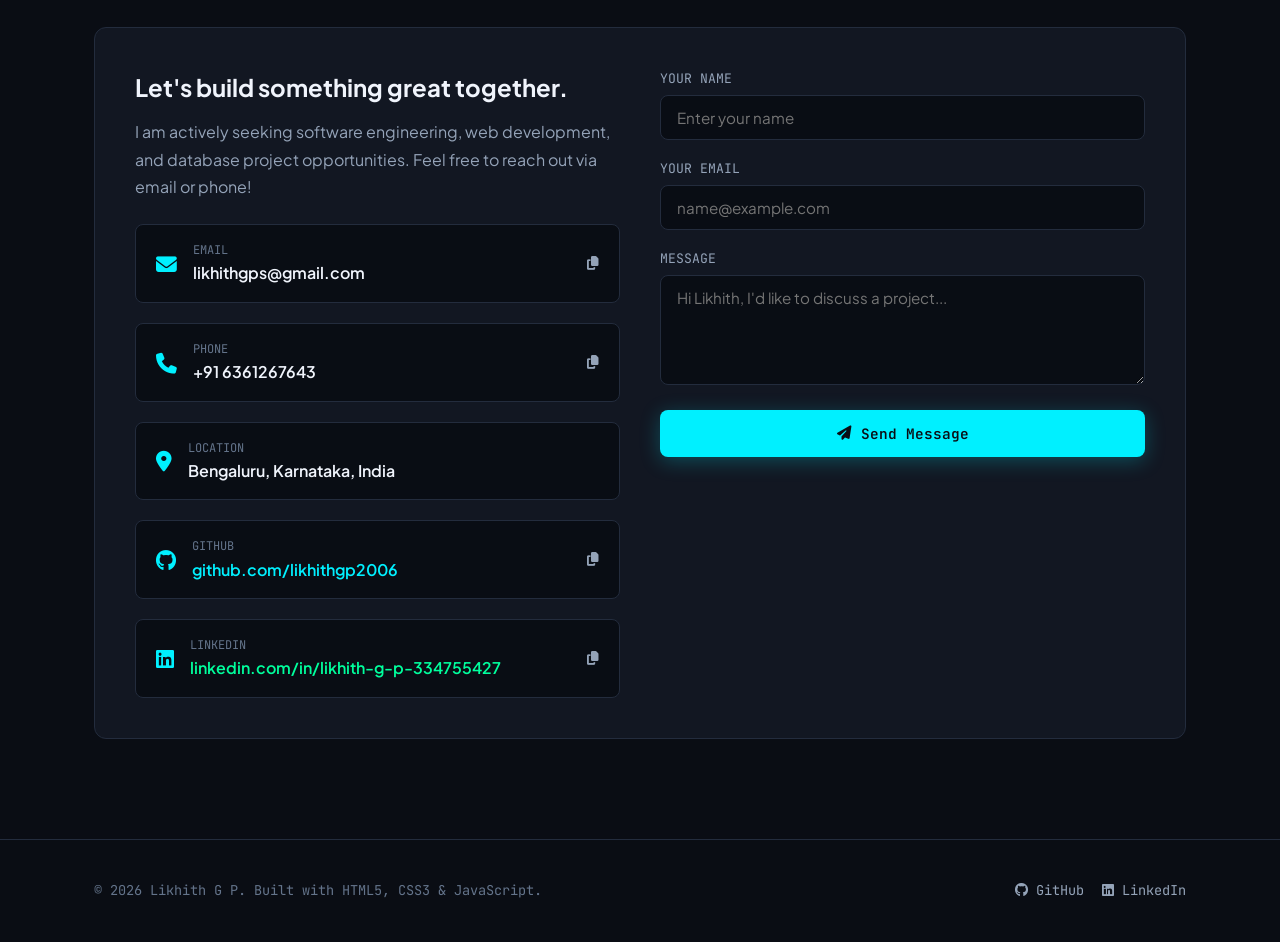
==== commit 02fff153: "Replace PDF iframe resume modal with responsive paper view and sync education dates" ====
--- a/index.html
+++ b/index.html
@@ -492,7 +492,7 @@
         <div class="timeline-item reveal-left">
           <div class="timeline-dot"></div>
           <div class="timeline-card">
-            <div class="timeline-year"><i class="fa-solid fa-calendar-days"></i> 2025 — 2027</div>
+            <div class="timeline-year"><i class="fa-solid fa-calendar-days"></i> 2024 — 2027</div>
             <div class="timeline-inst react-text">St Claret College, Bengaluru</div>
             <div class="timeline-degree">Computer Science BCA (Bachelor of Computer Applications)</div>
             <div class="timeline-score"><i class="fa-solid fa-star"></i> CGPA: 7.9</div>
--- a/styles.css
+++ b/styles.css
@@ -2224,6 +2224,57 @@
     width: 100%;
     justify-content: center;
   }
+
+  /* MODAL & RESUME RESPONSIVE ALIGNMENT FIXES */
+  .modal-overlay {
+    padding: 10px;
+  }
+
+  .modal-card {
+    max-width: 100%;
+    border-radius: 10px;
+  }
+
+  .modal-body {
+    padding: 14px 10px;
+  }
+
+  .resume-paper {
+    padding: 20px 14px;
+    border-radius: 6px;
+  }
+
+  .resume-name-paper {
+    font-size: 1.45rem;
+  }
+
+  .resume-title-paper {
+    font-size: 0.9rem;
+  }
+
+  .resume-contact-paper {
+    font-size: 0.8rem;
+    gap: 4px 8px;
+  }
+
+  .resume-sec-title {
+    font-size: 0.95rem;
+    margin: 16px 0 8px 0;
+  }
+
+  .resume-item-head {
+    flex-direction: row;
+    flex-wrap: wrap;
+    justify-content: space-between;
+    gap: 4px 10px;
+    font-size: 0.9rem;
+  }
+
+  .resume-bullet-list {
+    padding-left: 18px;
+    margin-left: 0;
+    font-size: 0.84rem;
+  }
 }
 
 /* PRINT STYLES FOR RESUME */
